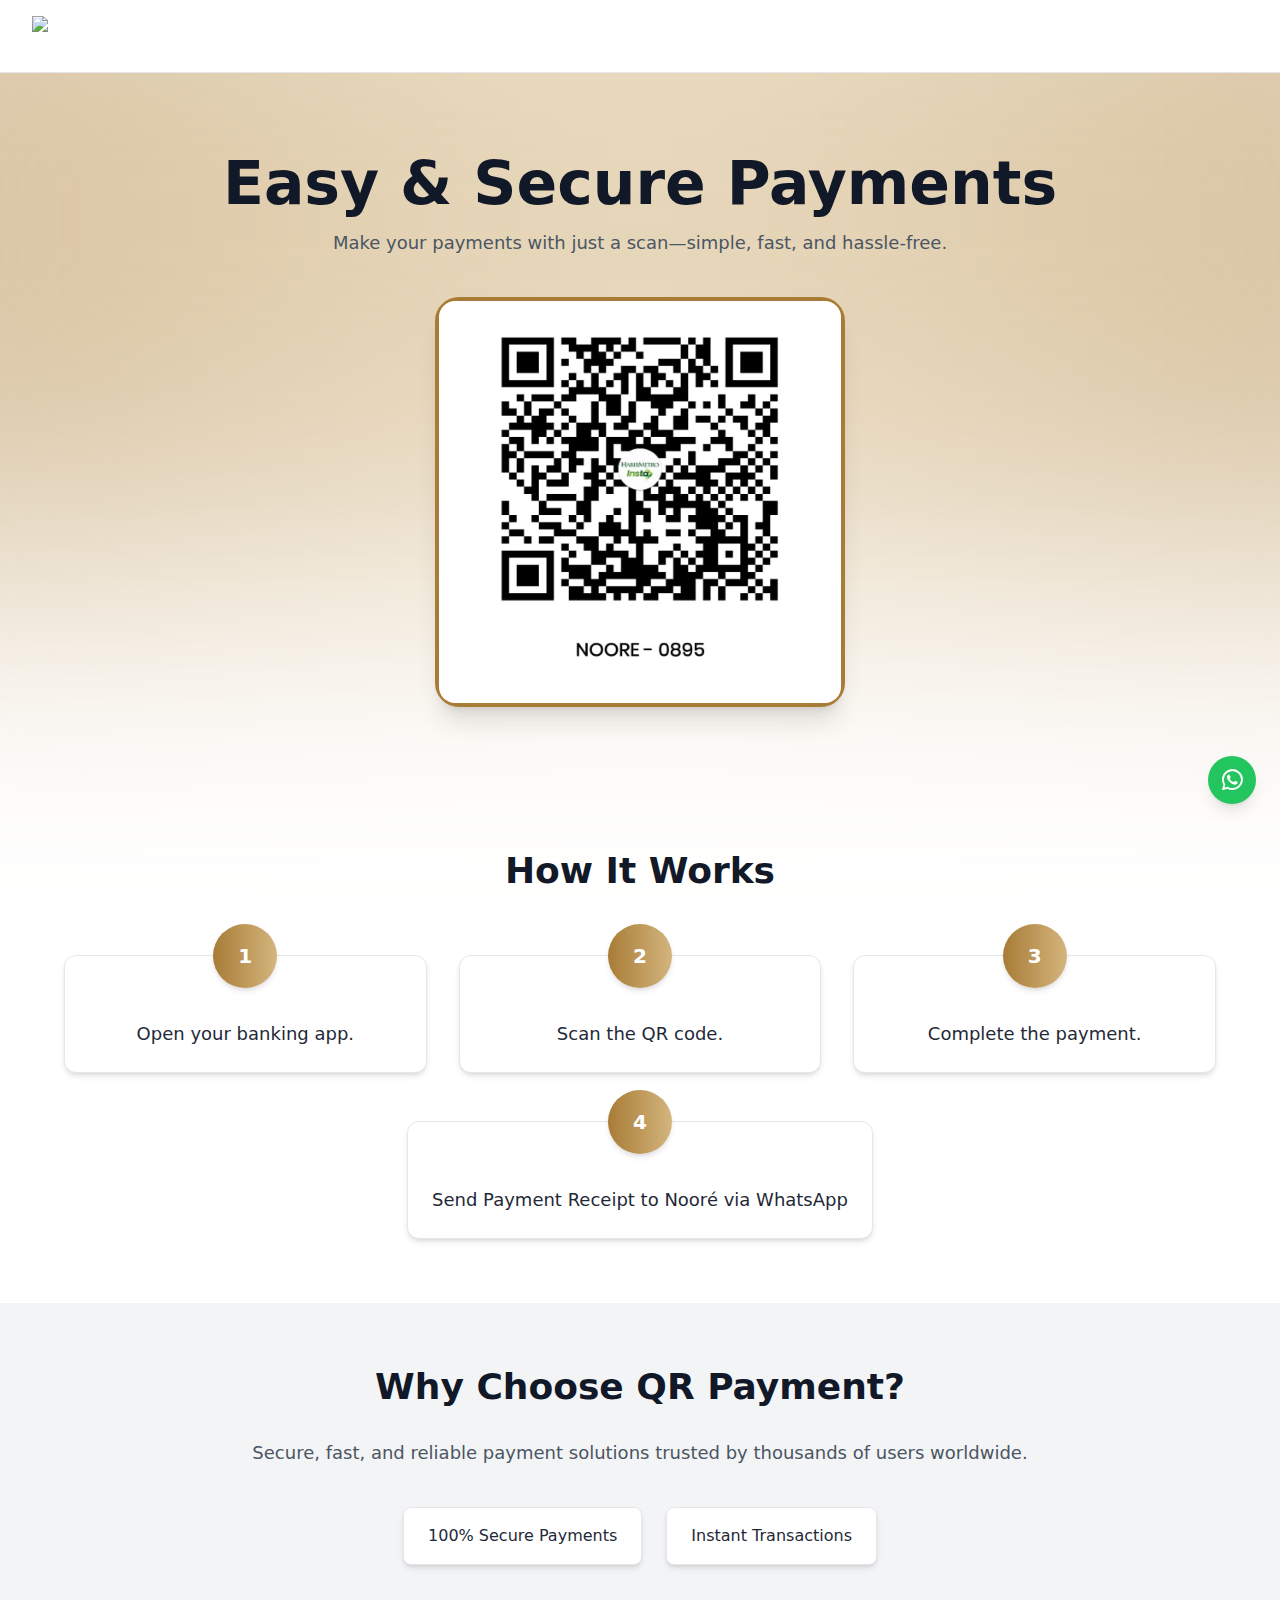
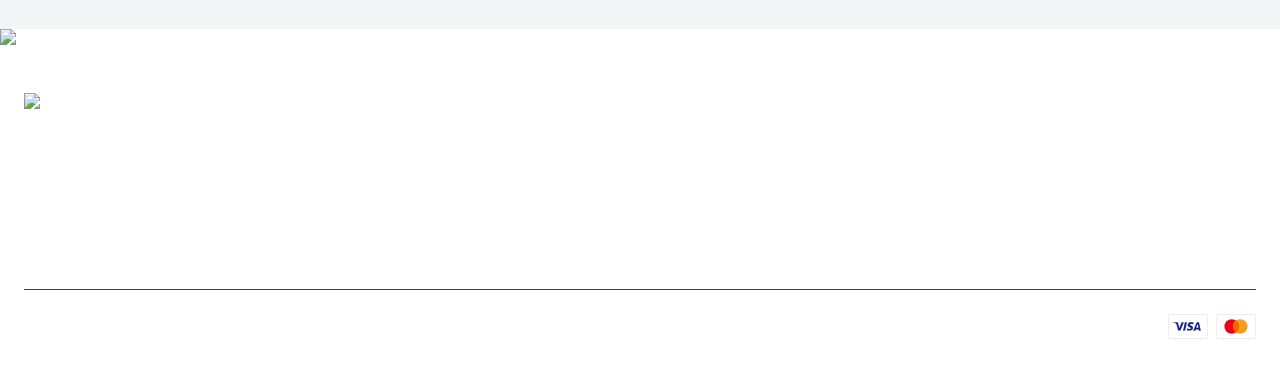
==== index.html @ ce43727c "Add files via upload" ====
<!DOCTYPE html><html lang="en"><head><meta charSet="utf-8"/><meta name="viewport" content="width=device-width, initial-scale=1"/><link rel="preload" as="image" href="QR.jpg"/><link rel="stylesheet" href="/_next/static/css/d498c84e4ab246b3.css" data-precedence="next"/><link rel="stylesheet" href="/_next/static/css/f014336cbf90e132.css" data-precedence="next"/><link rel="stylesheet" href="/_next/static/css/7d946aa31f7bc6e6.css" data-precedence="next"/><link rel="stylesheet" href="/_next/static/css/ce178d2b3058a5fe.css" data-precedence="next"/><link rel="preload" as="script" fetchPriority="low" href="/_next/static/chunks/webpack-4ca8628ae6fdc922.js"/><script src="/_next/static/chunks/4bd1b696-dc53661a9e7a1ea0.js" async=""></script><script src="/_next/static/chunks/517-75aaa4be1823e09f.js" async=""></script><script src="/_next/static/chunks/main-app-26ce25101af16aa5.js" async=""></script><script src="/_next/static/chunks/961-b01fe9b97a997fcb.js" async=""></script><script src="/_next/static/chunks/app/page-e7b304cad297968d.js" async=""></script><title>Nooré</title><meta name="description" content="Generated by create next app"/><link rel="icon" href="/favicon.ico" type="image/x-icon" sizes="40x40"/><script src="/_next/static/chunks/polyfills-42372ed130431b0a.js" noModule=""></script></head><body class="__variable_4d318d __variable_ea5f4b antialiased"><div class="relative overflow-hidden"><header class="border-b border-gray-200 z-50 bg-white "><div class="max-w-7xl mx-auto flex justify-between items-center py-4 px-4 md:px-8"><div class="flex items-center"><a href="https://xn--noor-epa.com/"><img alt="Nooré Logo" loading="lazy" width="150" height="40" decoding="async" data-nimg="1" class="cursor-pointer" style="color:transparent" srcSet="/_next/image?url=%2Fnavbar.png&amp;w=256&amp;q=75 1x, /_next/image?url=%2Fnavbar.png&amp;w=384&amp;q=75 2x" src="/_next/image?url=%2Fnavbar.png&amp;w=384&amp;q=75"/></a></div></div></header><div class="bg-white min-h-screen font-sans overflow-hidden"><section class="relative py-20 px-6 text-center"><div class="absolute inset-0 z-0 bg-gradient-to-r from-[#a87c36] via-[#d4b57e] to-[#a87c36] blur-[150px] opacity-50" style="top:-30%;left:-20%;right:-20%;height:80vh"></div><h1 class="text-5xl md:text-6xl font-extrabold text-gray-900 relative z-10">Easy &amp; Secure Payments</h1><p class="mt-4 text-lg text-gray-600 relative z-10">Make your payments with just a scan—simple, fast, and hassle-free.</p><div class="relative mt-10 mx-auto w-[72vw] h-[72vw] sm:w-[52vw] sm:h-[52vw]  md:w-[40vw] md:h-[40vw] lg:w-[32vw] lg:h-[32vw] bg-white border-4 border-[#a87c36] rounded-3xl shadow-xl"><img src="QR.jpg" alt="QR Code" class="w-full h-full rounded-2xl"/><div class="absolute inset-0 rounded-2xl  blur-md opacity-50 animate-pulse"></div></div></section><section class="py-16 px-6"><h2 class="text-4xl font-bold text-center mb-12 text-gray-900">How It Works</h2><div class="max-w-6xl mx-auto grid grid-cols-1 md:grid-cols-3 gap-8"><div class="relative bg-white border border-gray-200 rounded-xl p-6 shadow-md hover:shadow-lg hover:-translate-y-2 transition-transform mt-4 "><div class="absolute -top-8 left-1/2 transform -translate-x-1/2 w-16 h-16 bg-gradient-to-r from-[#a87c36] to-[#d4b57e] text-white text-xl font-bold rounded-full flex items-center justify-center shadow-md">1</div><div class="mt-10 text-center"><h3 class="text-lg font-medium text-gray-800">Open your banking app.</h3></div></div><div class="relative bg-white border border-gray-200 rounded-xl p-6 shadow-md hover:shadow-lg hover:-translate-y-2 transition-transform mt-4 "><div class="absolute -top-8 left-1/2 transform -translate-x-1/2 w-16 h-16 bg-gradient-to-r from-[#a87c36] to-[#d4b57e] text-white text-xl font-bold rounded-full flex items-center justify-center shadow-md">2</div><div class="mt-10 text-center"><h3 class="text-lg font-medium text-gray-800">Scan the QR code.</h3></div></div><div class="relative bg-white border border-gray-200 rounded-xl p-6 shadow-md hover:shadow-lg hover:-translate-y-2 transition-transform mt-4 "><div class="absolute -top-8 left-1/2 transform -translate-x-1/2 w-16 h-16 bg-gradient-to-r from-[#a87c36] to-[#d4b57e] text-white text-xl font-bold rounded-full flex items-center justify-center shadow-md">3</div><div class="mt-10 text-center"><h3 class="text-lg font-medium text-gray-800">Complete the payment.</h3></div></div><div class="relative bg-white border border-gray-200 rounded-xl p-6 shadow-md hover:shadow-lg hover:-translate-y-2 transition-transform mt-4 md:col-span-3 mx-auto text-center"><div class="absolute -top-8 left-1/2 transform -translate-x-1/2 w-16 h-16 bg-gradient-to-r from-[#a87c36] to-[#d4b57e] text-white text-xl font-bold rounded-full flex items-center justify-center shadow-md">4</div><div class="mt-10 text-center"><h3 class="text-lg font-medium text-gray-800">Send Payment Receipt to Nooré via WhatsApp</h3></div></div></div></section><section class="py-16 bg-gray-100"><div class="max-w-4xl mx-auto text-center"><h2 class="text-4xl font-bold text-gray-900 mb-8">Why Choose QR Payment?</h2><p class="text-gray-600 text-lg">Secure, fast, and reliable payment solutions trusted by thousands of users worldwide.</p><div class="mt-10 flex flex-wrap justify-center gap-6"><div class="bg-white border border-gray-200 rounded-lg px-6 py-4 shadow-md hover:shadow-lg hover:-translate-y-1 transition-transform"><p class="text-gray-800 font-medium">100% Secure Payments</p></div><div class="bg-white border border-gray-200 rounded-lg px-6 py-4 shadow-md hover:shadow-lg hover:-translate-y-1 transition-transform"><p class="text-gray-800 font-medium">Instant Transactions</p></div></div></div></section><footer class="text-white pt-16 pb-8 px-6 relative"><div class="absolute top-0 left-0 w-full h-full z-0"><img alt="Background Image" loading="lazy" decoding="async" data-nimg="fill" style="position:absolute;height:100%;width:100%;left:0;top:0;right:0;bottom:0;object-fit:cover;object-position:center;color:transparent" sizes="100vw" srcSet="/_next/image?url=%2Fabo-10.jpg&amp;w=640&amp;q=75 640w, /_next/image?url=%2Fabo-10.jpg&amp;w=750&amp;q=75 750w, /_next/image?url=%2Fabo-10.jpg&amp;w=828&amp;q=75 828w, /_next/image?url=%2Fabo-10.jpg&amp;w=1080&amp;q=75 1080w, /_next/image?url=%2Fabo-10.jpg&amp;w=1200&amp;q=75 1200w, /_next/image?url=%2Fabo-10.jpg&amp;w=1920&amp;q=75 1920w, /_next/image?url=%2Fabo-10.jpg&amp;w=2048&amp;q=75 2048w, /_next/image?url=%2Fabo-10.jpg&amp;w=3840&amp;q=75 3840w" src="/_next/image?url=%2Fabo-10.jpg&amp;w=3840&amp;q=75"/></div><div class="max-w-7xl mx-auto grid grid-cols-1 md:grid-cols-[1fr_1fr_1.8fr_1fr] gap-8 relative z-10"><div class="flex flex-col items-start"><img alt="Nooré Logo" loading="lazy" width="150" height="40" decoding="async" data-nimg="1" class="mb-4" style="color:transparent" srcSet="/_next/image?url=%2Flogo.png&amp;w=256&amp;q=75 1x, /_next/image?url=%2Flogo.png&amp;w=384&amp;q=75 2x" src="/_next/image?url=%2Flogo.png&amp;w=384&amp;q=75"/><div class="flex space-x-4"><a href="https://www.facebook.com/officialnoore" class="text-white text-xl hover:text-[#af8541]" aria-label="Facebook"><i class="ri-facebook-circle-fill"></i></a><a href="https://www.instagram.com/accounts/login/?next=https%3A%2F%2Fwww.instagram.com%2Fnooreofficial_%2F&amp;is_from_rle" class="text-white text-xl hover:text-[#af8541]" aria-label="Instagram"><i class="ri-instagram-line"></i></a><a href="https://www.youtube.com/@thenoor%C3%A9" class="text-white text-xl hover:text-[#af8541]" aria-label="YouTube"><i class="ri-youtube-fill"></i></a></div></div><div></div><div><h4 class="text-lg font-bold mb-4">CONTACT US</h4><p class="mb-2"><i class="fas fa-home mr-2"></i> King Cottages H3115 Gulistan-e-Jauhar Block-7 Karachi</p><p class="mb-2"><i class="fas fa-phone mr-2"></i> +92 3265873545</p><p><i class="fas fa-envelope mr-2"></i> nooreiofficial@gmail.com</p></div><div class="flex flex-col items-start md:items-end pr-10 "><h4 class="text-lg font-bold mb-4 relative right-0 md:right-7">SUPPORT</h4><ul class="space-y-2"><li><a href="https://xn--noor-epa.com/search" class="hover:text-[#af8541]">Search</a></li><li><a href="https://xn--noor-epa.com/pages/return-and-refund-policy" class="hover:text-[#af8541]">Order &amp; Return</a></li><li><a href="https://xn--noor-epa.com/pages/contact" class="hover:text-[#af8541]">Contact Us</a></li><li><a href="https://xn--noor-epa.com/pages/service" class="hover:text-[#af8541]">Service</a></li></ul></div></div><div class="border-t border-gray-700 mt-8 pt-6 flex flex-col    md:flex-row justify-between  items-center relative z-10"><p class="text-sm text-white">© 2025 Nooré Managed by <a href="https://pluraldynamics.com/" class="pl-3 hover:text-[#af8541]">Plural Dynamics</a></p><div class="terms-conditions flex gap-4 flex-wrap px-6"><a href="https://xn--noor-epa.com/pages/about" class="hover:text-[#af8541]">About Us</a><a href="https://xn--noor-epa.com/pages/terms-of-service" class="hover:text-[#af8541]">Terms &amp; Conditions</a><a href="https://xn--noor-epa.com/pages/privacy-policy" class="hover:text-[#af8541]">Privacy Policy</a></div><div class="flex items-center space-x-2 mt-4 md:mt-0"><img alt="Visa" loading="lazy" width="40" height="24" decoding="async" data-nimg="1" style="color:transparent" src="/visa.svg"/><img alt="Mastercard" loading="lazy" width="40" height="24" decoding="async" data-nimg="1" style="color:transparent" src="/master.svg"/></div></div><a href="https://wa.me/+923265873545" class="fixed bottom-24 right-6 w-12 h-12 bg-green-500 rounded-full flex items-center justify-center shadow-lg z-50" target="_blank" rel="noopener noreferrer" aria-label="WhatsApp"><i class="fab fa-whatsapp text-white text-2xl"></i></a></footer></div></div><script src="/_next/static/chunks/webpack-4ca8628ae6fdc922.js" async=""></script><script>(self.__next_f=self.__next_f||[]).push([0])</script><script>self.__next_f.push([1,"1:\"$Sreact.fragment\"\n2:I[5244,[],\"\"]\n3:I[3866,[],\"\"]\n4:I[7033,[],\"ClientPageRoot\"]\n5:I[9319,[\"961\",\"static/chunks/961-b01fe9b97a997fcb.js\",\"974\",\"static/chunks/app/page-e7b304cad297968d.js\"],\"default\"]\n8:I[6213,[],\"OutletBoundary\"]\na:I[6213,[],\"MetadataBoundary\"]\nc:I[6213,[],\"ViewportBoundary\"]\ne:I[4835,[],\"\"]\n:HL[\"/_next/static/css/d498c84e4ab246b3.css\",\"style\"]\n:HL[\"/_next/static/css/f014336cbf90e132.css\",\"style\"]\n:HL[\"/_next/static/css/7d946aa31f7bc6e6.css\",\"style\"]\n:HL[\"/_next/static/css/ce178d2b3058a5fe.css\",\"style\"]\n"])</script><script>self.__next_f.push([1,"0:{\"P\":null,\"b\":\"zkIDE45Khwblu32nLc4Ul\",\"p\":\"\",\"c\":[\"\",\"\"],\"i\":false,\"f\":[[[\"\",{\"children\":[\"__PAGE__\",{}]},\"$undefined\",\"$undefined\",true],[\"\",[\"$\",\"$1\",\"c\",{\"children\":[[[\"$\",\"link\",\"0\",{\"rel\":\"stylesheet\",\"href\":\"/_next/static/css/d498c84e4ab246b3.css\",\"precedence\":\"next\",\"crossOrigin\":\"$undefined\",\"nonce\":\"$undefined\"}],[\"$\",\"link\",\"1\",{\"rel\":\"stylesheet\",\"href\":\"/_next/static/css/f014336cbf90e132.css\",\"precedence\":\"next\",\"crossOrigin\":\"$undefined\",\"nonce\":\"$undefined\"}],[\"$\",\"link\",\"2\",{\"rel\":\"stylesheet\",\"href\":\"/_next/static/css/7d946aa31f7bc6e6.css\",\"precedence\":\"next\",\"crossOrigin\":\"$undefined\",\"nonce\":\"$undefined\"}]],[\"$\",\"html\",null,{\"lang\":\"en\",\"children\":[\"$\",\"body\",null,{\"className\":\"__variable_4d318d __variable_ea5f4b antialiased\",\"children\":[\"$\",\"$L2\",null,{\"parallelRouterKey\":\"children\",\"segmentPath\":[\"children\"],\"error\":\"$undefined\",\"errorStyles\":\"$undefined\",\"errorScripts\":\"$undefined\",\"template\":[\"$\",\"$L3\",null,{}],\"templateStyles\":\"$undefined\",\"templateScripts\":\"$undefined\",\"notFound\":[[],[[\"$\",\"title\",null,{\"children\":\"404: This page could not be found.\"}],[\"$\",\"div\",null,{\"style\":{\"fontFamily\":\"system-ui,\\\"Segoe UI\\\",Roboto,Helvetica,Arial,sans-serif,\\\"Apple Color Emoji\\\",\\\"Segoe UI Emoji\\\"\",\"height\":\"100vh\",\"textAlign\":\"center\",\"display\":\"flex\",\"flexDirection\":\"column\",\"alignItems\":\"center\",\"justifyContent\":\"center\"},\"children\":[\"$\",\"div\",null,{\"children\":[[\"$\",\"style\",null,{\"dangerouslySetInnerHTML\":{\"__html\":\"body{color:#000;background:#fff;margin:0}.next-error-h1{border-right:1px solid rgba(0,0,0,.3)}@media (prefers-color-scheme:dark){body{color:#fff;background:#000}.next-error-h1{border-right:1px solid rgba(255,255,255,.3)}}\"}}],[\"$\",\"h1\",null,{\"className\":\"next-error-h1\",\"style\":{\"display\":\"inline-block\",\"margin\":\"0 20px 0 0\",\"padding\":\"0 23px 0 0\",\"fontSize\":24,\"fontWeight\":500,\"verticalAlign\":\"top\",\"lineHeight\":\"49px\"},\"children\":404}],[\"$\",\"div\",null,{\"style\":{\"display\":\"inline-block\"},\"children\":[\"$\",\"h2\",null,{\"style\":{\"fontSize\":14,\"fontWeight\":400,\"lineHeight\":\"49px\",\"margin\":0},\"children\":\"This page could not be found.\"}]}]]}]}]]],\"forbidden\":\"$undefined\",\"unauthorized\":\"$undefined\"}]}]}]]}],{\"children\":[\"__PAGE__\",[\"$\",\"$1\",\"c\",{\"children\":[[\"$\",\"$L4\",null,{\"Component\":\"$5\",\"searchParams\":{},\"params\":{},\"promises\":[\"$@6\",\"$@7\"]}],[[\"$\",\"link\",\"0\",{\"rel\":\"stylesheet\",\"href\":\"/_next/static/css/ce178d2b3058a5fe.css\",\"precedence\":\"next\",\"crossOrigin\":\"$undefined\",\"nonce\":\"$undefined\"}]],[\"$\",\"$L8\",null,{\"children\":\"$L9\"}]]}],{},null,false]},null,false],[\"$\",\"$1\",\"h\",{\"children\":[null,[\"$\",\"$1\",\"96CbdBBVHaOkbAchBtXn3\",{\"children\":[[\"$\",\"$La\",null,{\"children\":\"$Lb\"}],[\"$\",\"$Lc\",null,{\"children\":\"$Ld\"}],null]}]]}],false]],\"m\":\"$undefined\",\"G\":[\"$e\",\"$undefined\"],\"s\":false,\"S\":true}\n"])</script><script>self.__next_f.push([1,"6:{}\n7:{}\n"])</script><script>self.__next_f.push([1,"d:[[\"$\",\"meta\",\"0\",{\"name\":\"viewport\",\"content\":\"width=device-width, initial-scale=1\"}]]\nb:[[\"$\",\"meta\",\"0\",{\"charSet\":\"utf-8\"}],[\"$\",\"title\",\"1\",{\"children\":\"Nooré\"}],[\"$\",\"meta\",\"2\",{\"name\":\"description\",\"content\":\"Generated by create next app\"}],[\"$\",\"link\",\"3\",{\"rel\":\"icon\",\"href\":\"/favicon.ico\",\"type\":\"image/x-icon\",\"sizes\":\"40x40\"}]]\n"])</script><script>self.__next_f.push([1,"9:null\n"])</script></body></html>
---- _next/static/css/d498c84e4ab246b3.css ----
@font-face{font-family:Geist;font-style:normal;font-weight:100 900;font-display:swap;src:url(/_next/static/media/ba015fad6dcf6784-s.woff2) format("woff2");unicode-range:u+0100-02ba,u+02bd-02c5,u+02c7-02cc,u+02ce-02d7,u+02dd-02ff,u+0304,u+0308,u+0329,u+1d00-1dbf,u+1e00-1e9f,u+1ef2-1eff,u+2020,u+20a0-20ab,u+20ad-20c0,u+2113,u+2c60-2c7f,u+a720-a7ff}@font-face{font-family:Geist;font-style:normal;font-weight:100 900;font-display:swap;src:url(/_next/static/media/569ce4b8f30dc480-s.p.woff2) format("woff2");unicode-range:u+00??,u+0131,u+0152-0153,u+02bb-02bc,u+02c6,u+02da,u+02dc,u+0304,u+0308,u+0329,u+2000-206f,u+20ac,u+2122,u+2191,u+2193,u+2212,u+2215,u+feff,u+fffd}@font-face{font-family:Geist Fallback;src:local("Arial");ascent-override:95.94%;descent-override:28.16%;line-gap-override:0.00%;size-adjust:104.76%}.__className_4d318d{font-family:Geist,Geist Fallback;font-style:normal}.__variable_4d318d{--font-geist-sans:"Geist","Geist Fallback"}@font-face{font-family:Geist Mono;font-style:normal;font-weight:100 900;font-display:swap;src:url(/_next/static/media/747892c23ea88013-s.woff2) format("woff2");unicode-range:u+0100-02ba,u+02bd-02c5,u+02c7-02cc,u+02ce-02d7,u+02dd-02ff,u+0304,u+0308,u+0329,u+1d00-1dbf,u+1e00-1e9f,u+1ef2-1eff,u+2020,u+20a0-20ab,u+20ad-20c0,u+2113,u+2c60-2c7f,u+a720-a7ff}@font-face{font-family:Geist Mono;font-style:normal;font-weight:100 900;font-display:swap;src:url(/_next/static/media/93f479601ee12b01-s.p.woff2) format("woff2");unicode-range:u+00??,u+0131,u+0152-0153,u+02bb-02bc,u+02c6,u+02da,u+02dc,u+0304,u+0308,u+0329,u+2000-206f,u+20ac,u+2122,u+2191,u+2193,u+2212,u+2215,u+feff,u+fffd}@font-face{font-family:Geist Mono Fallback;src:local("Arial");ascent-override:74.67%;descent-override:21.92%;line-gap-override:0.00%;size-adjust:134.59%}.__className_ea5f4b{font-family:Geist Mono,Geist Mono Fallback;font-style:normal}.__variable_ea5f4b{--font-geist-mono:"Geist Mono","Geist Mono Fallback"}
---- _next/static/css/7d946aa31f7bc6e6.css ----
@import url("https://fonts.googleapis.com/css2?family=Montserrat:ital,wght@0,100..900;1,100..900&display=swap");*,:after,:before{--tw-border-spacing-x:0;--tw-border-spacing-y:0;--tw-translate-x:0;--tw-translate-y:0;--tw-rotate:0;--tw-skew-x:0;--tw-skew-y:0;--tw-scale-x:1;--tw-scale-y:1;--tw-pan-x: ;--tw-pan-y: ;--tw-pinch-zoom: ;--tw-scroll-snap-strictness:proximity;--tw-gradient-from-position: ;--tw-gradient-via-position: ;--tw-gradient-to-position: ;--tw-ordinal: ;--tw-slashed-zero: ;--tw-numeric-figure: ;--tw-numeric-spacing: ;--tw-numeric-fraction: ;--tw-ring-inset: ;--tw-ring-offset-width:0px;--tw-ring-offset-color:#fff;--tw-ring-color:rgba(59,130,246,.5);--tw-ring-offset-shadow:0 0 #0000;--tw-ring-shadow:0 0 #0000;--tw-shadow:0 0 #0000;--tw-shadow-colored:0 0 #0000;--tw-blur: ;--tw-brightness: ;--tw-contrast: ;--tw-grayscale: ;--tw-hue-rotate: ;--tw-invert: ;--tw-saturate: ;--tw-sepia: ;--tw-drop-shadow: ;--tw-backdrop-blur: ;--tw-backdrop-brightness: ;--tw-backdrop-contrast: ;--tw-backdrop-grayscale: ;--tw-backdrop-hue-rotate: ;--tw-backdrop-invert: ;--tw-backdrop-opacity: ;--tw-backdrop-saturate: ;--tw-backdrop-sepia: ;--tw-contain-size: ;--tw-contain-layout: ;--tw-contain-paint: ;--tw-contain-style: }::backdrop{--tw-border-spacing-x:0;--tw-border-spacing-y:0;--tw-translate-x:0;--tw-translate-y:0;--tw-rotate:0;--tw-skew-x:0;--tw-skew-y:0;--tw-scale-x:1;--tw-scale-y:1;--tw-pan-x: ;--tw-pan-y: ;--tw-pinch-zoom: ;--tw-scroll-snap-strictness:proximity;--tw-gradient-from-position: ;--tw-gradient-via-position: ;--tw-gradient-to-position: ;--tw-ordinal: ;--tw-slashed-zero: ;--tw-numeric-figure: ;--tw-numeric-spacing: ;--tw-numeric-fraction: ;--tw-ring-inset: ;--tw-ring-offset-width:0px;--tw-ring-offset-color:#fff;--tw-ring-color:rgba(59,130,246,.5);--tw-ring-offset-shadow:0 0 #0000;--tw-ring-shadow:0 0 #0000;--tw-shadow:0 0 #0000;--tw-shadow-colored:0 0 #0000;--tw-blur: ;--tw-brightness: ;--tw-contrast: ;--tw-grayscale: ;--tw-hue-rotate: ;--tw-invert: ;--tw-saturate: ;--tw-sepia: ;--tw-drop-shadow: ;--tw-backdrop-blur: ;--tw-backdrop-brightness: ;--tw-backdrop-contrast: ;--tw-backdrop-grayscale: ;--tw-backdrop-hue-rotate: ;--tw-backdrop-invert: ;--tw-backdrop-opacity: ;--tw-backdrop-saturate: ;--tw-backdrop-sepia: ;--tw-contain-size: ;--tw-contain-layout: ;--tw-contain-paint: ;--tw-contain-style: }
/*
! tailwindcss v3.4.17 | MIT License | https://tailwindcss.com
*/*,:after,:before{box-sizing:border-box;border:0 solid #e5e7eb}:after,:before{--tw-content:""}:host,html{line-height:1.5;-webkit-text-size-adjust:100%;-moz-tab-size:4;tab-size:4;font-family:ui-sans-serif,system-ui,sans-serif,Apple Color Emoji,Segoe UI Emoji,Segoe UI Symbol,Noto Color Emoji;font-feature-settings:normal;font-variation-settings:normal;-webkit-tap-highlight-color:transparent}body{margin:0;line-height:inherit}hr{height:0;color:inherit;border-top-width:1px}abbr:where([title]){text-decoration:underline dotted}h1,h2,h3,h4,h5,h6{font-size:inherit;font-weight:inherit}a{color:inherit;text-decoration:inherit}b,strong{font-weight:bolder}code,kbd,pre,samp{font-family:ui-monospace,SFMono-Regular,Menlo,Monaco,Consolas,Liberation Mono,Courier New,monospace;font-feature-settings:normal;font-variation-settings:normal;font-size:1em}small{font-size:80%}sub,sup{font-size:75%;line-height:0;position:relative;vertical-align:baseline}sub{bottom:-.25em}sup{top:-.5em}table{text-indent:0;border-color:inherit;border-collapse:collapse}button,input,optgroup,select,textarea{font-family:inherit;font-feature-settings:inherit;font-variation-settings:inherit;font-size:100%;font-weight:inherit;line-height:inherit;letter-spacing:inherit;color:inherit;margin:0;padding:0}button,select{text-transform:none}button,input:where([type=button]),input:where([type=reset]),input:where([type=submit]){-webkit-appearance:button;background-color:transparent;background-image:none}:-moz-focusring{outline:auto}:-moz-ui-invalid{box-shadow:none}progress{vertical-align:baseline}::-webkit-inner-spin-button,::-webkit-outer-spin-button{height:auto}[type=search]{-webkit-appearance:textfield;outline-offset:-2px}::-webkit-search-decoration{-webkit-appearance:none}::-webkit-file-upload-button{-webkit-appearance:button;font:inherit}summary{display:list-item}blockquote,dd,dl,figure,h1,h2,h3,h4,h5,h6,hr,p,pre{margin:0}fieldset{margin:0}fieldset,legend{padding:0}menu,ol,ul{list-style:none;margin:0;padding:0}dialog{padding:0}textarea{resize:vertical}input::placeholder,textarea::placeholder{opacity:1;color:#9ca3af}[role=button],button{cursor:pointer}:disabled{cursor:default}audio,canvas,embed,iframe,img,object,svg,video{display:block;vertical-align:middle}img,video{max-width:100%;height:auto}[hidden]:where(:not([hidden=until-found])){display:none}.fixed{position:fixed}.absolute{position:absolute}.relative{position:relative}.inset-0{inset:0}.-top-8{top:-2rem}.bottom-10{bottom:2.5rem}.bottom-24{bottom:6rem}.left-0{left:0}.left-1\/2{left:50%}.right-0{right:0}.right-6{right:1.5rem}.top-0{top:0}.z-0{z-index:0}.z-10{z-index:10}.z-50{z-index:50}.mx-auto{margin-left:auto;margin-right:auto}.mb-12{margin-bottom:3rem}.mb-2{margin-bottom:.5rem}.mb-4{margin-bottom:1rem}.mb-8{margin-bottom:2rem}.mr-2{margin-right:.5rem}.mt-10{margin-top:2.5rem}.mt-4{margin-top:1rem}.mt-8{margin-top:2rem}.flex{display:flex}.grid{display:grid}.h-12{height:3rem}.h-16{height:4rem}.h-\[72vw\]{height:72vw}.h-full{height:100%}.min-h-screen{min-height:100vh}.w-12{width:3rem}.w-16{width:4rem}.w-\[72vw\]{width:72vw}.w-full{width:100%}.max-w-4xl{max-width:56rem}.max-w-6xl{max-width:72rem}.max-w-7xl{max-width:80rem}.-translate-x-1\/2{--tw-translate-x:-50%}.-translate-x-1\/2,.transform{transform:translate(var(--tw-translate-x),var(--tw-translate-y)) rotate(var(--tw-rotate)) skewX(var(--tw-skew-x)) skewY(var(--tw-skew-y)) scaleX(var(--tw-scale-x)) scaleY(var(--tw-scale-y))}@keyframes pulse{50%{opacity:.5}}.animate-pulse{animation:pulse 2s cubic-bezier(.4,0,.6,1) infinite}.cursor-pointer{cursor:pointer}.grid-cols-1{grid-template-columns:repeat(1,minmax(0,1fr))}.flex-col{flex-direction:column}.flex-wrap{flex-wrap:wrap}.items-start{align-items:flex-start}.items-center{align-items:center}.justify-center{justify-content:center}.justify-between{justify-content:space-between}.gap-4{gap:1rem}.gap-6{gap:1.5rem}.gap-8{gap:2rem}.space-x-2>:not([hidden])~:not([hidden]){--tw-space-x-reverse:0;margin-right:calc(.5rem * var(--tw-space-x-reverse));margin-left:calc(.5rem * calc(1 - var(--tw-space-x-reverse)))}.space-x-4>:not([hidden])~:not([hidden]){--tw-space-x-reverse:0;margin-right:calc(1rem * var(--tw-space-x-reverse));margin-left:calc(1rem * calc(1 - var(--tw-space-x-reverse)))}.space-y-2>:not([hidden])~:not([hidden]){--tw-space-y-reverse:0;margin-top:calc(.5rem * calc(1 - var(--tw-space-y-reverse)));margin-bottom:calc(.5rem * var(--tw-space-y-reverse))}.overflow-hidden{overflow:hidden}.rounded-2xl{border-radius:1rem}.rounded-3xl{border-radius:1.5rem}.rounded-full{border-radius:9999px}.rounded-lg{border-radius:.5rem}.rounded-xl{border-radius:.75rem}.border{border-width:1px}.border-4{border-width:4px}.border-b{border-bottom-width:1px}.border-t{border-top-width:1px}.border-\[\#a87c36\]{--tw-border-opacity:1;border-color:rgb(168 124 54/var(--tw-border-opacity,1))}.border-gray-200{--tw-border-opacity:1;border-color:rgb(229 231 235/var(--tw-border-opacity,1))}.border-gray-700{--tw-border-opacity:1;border-color:rgb(55 65 81/var(--tw-border-opacity,1))}.bg-\[\#af8541\]{--tw-bg-opacity:1;background-color:rgb(175 133 65/var(--tw-bg-opacity,1))}.bg-gray-100{--tw-bg-opacity:1;background-color:rgb(243 244 246/var(--tw-bg-opacity,1))}.bg-green-500{--tw-bg-opacity:1;background-color:rgb(34 197 94/var(--tw-bg-opacity,1))}.bg-white{--tw-bg-opacity:1;background-color:rgb(255 255 255/var(--tw-bg-opacity,1))}.bg-gradient-to-r{background-image:linear-gradient(to right,var(--tw-gradient-stops))}.from-\[\#a87c36\]{--tw-gradient-from:#a87c36 var(--tw-gradient-from-position);--tw-gradient-to:rgba(168,124,54,0) var(--tw-gradient-to-position);--tw-gradient-stops:var(--tw-gradient-from),var(--tw-gradient-to)}.via-\[\#d4b57e\]{--tw-gradient-to:hsla(38,50%,66%,0) var(--tw-gradient-to-position);--tw-gradient-stops:var(--tw-gradient-from),#d4b57e var(--tw-gradient-via-position),var(--tw-gradient-to)}.to-\[\#a87c36\]{--tw-gradient-to:#a87c36 var(--tw-gradient-to-position)}.to-\[\#d4b57e\]{--tw-gradient-to:#d4b57e var(--tw-gradient-to-position)}.p-6{padding:1.5rem}.px-4{padding-left:1rem;padding-right:1rem}.px-6{padding-left:1.5rem;padding-right:1.5rem}.py-16{padding-top:4rem;padding-bottom:4rem}.py-20{padding-top:5rem;padding-bottom:5rem}.py-4{padding-top:1rem;padding-bottom:1rem}.pb-8{padding-bottom:2rem}.pl-3{padding-left:.75rem}.pr-10{padding-right:2.5rem}.pt-16{padding-top:4rem}.pt-6{padding-top:1.5rem}.text-center{text-align:center}.font-sans{font-family:ui-sans-serif,system-ui,sans-serif,Apple Color Emoji,Segoe UI Emoji,Segoe UI Symbol,Noto Color Emoji}.text-2xl{font-size:1.5rem;line-height:2rem}.text-4xl{font-size:2.25rem;line-height:2.5rem}.text-5xl{font-size:3rem;line-height:1}.text-\[40px\]{font-size:40px}.text-lg{font-size:1.125rem;line-height:1.75rem}.text-sm{font-size:.875rem;line-height:1.25rem}.text-xl{font-size:1.25rem;line-height:1.75rem}.font-black{font-weight:900}.font-bold{font-weight:700}.font-extrabold{font-weight:800}.font-medium{font-weight:500}.text-gray-600{--tw-text-opacity:1;color:rgb(75 85 99/var(--tw-text-opacity,1))}.text-gray-800{--tw-text-opacity:1;color:rgb(31 41 55/var(--tw-text-opacity,1))}.text-gray-900{--tw-text-opacity:1;color:rgb(17 24 39/var(--tw-text-opacity,1))}.text-white{--tw-text-opacity:1;color:rgb(255 255 255/var(--tw-text-opacity,1))}.antialiased{-webkit-font-smoothing:antialiased;-moz-osx-font-smoothing:grayscale}.opacity-50{opacity:.5}.shadow-lg{--tw-shadow:0 10px 15px -3px rgba(0,0,0,.1),0 4px 6px -4px rgba(0,0,0,.1);--tw-shadow-colored:0 10px 15px -3px var(--tw-shadow-color),0 4px 6px -4px var(--tw-shadow-color)}.shadow-lg,.shadow-md{box-shadow:var(--tw-ring-offset-shadow,0 0 #0000),var(--tw-ring-shadow,0 0 #0000),var(--tw-shadow)}.shadow-md{--tw-shadow:0 4px 6px -1px rgba(0,0,0,.1),0 2px 4px -2px rgba(0,0,0,.1);--tw-shadow-colored:0 4px 6px -1px var(--tw-shadow-color),0 2px 4px -2px var(--tw-shadow-color)}.shadow-xl{--tw-shadow:0 20px 25px -5px rgba(0,0,0,.1),0 8px 10px -6px rgba(0,0,0,.1);--tw-shadow-colored:0 20px 25px -5px var(--tw-shadow-color),0 8px 10px -6px var(--tw-shadow-color);box-shadow:var(--tw-ring-offset-shadow,0 0 #0000),var(--tw-ring-shadow,0 0 #0000),var(--tw-shadow)}.blur-\[150px\]{--tw-blur:blur(150px)}.blur-\[150px\],.blur-md{filter:var(--tw-blur) var(--tw-brightness) var(--tw-contrast) var(--tw-grayscale) var(--tw-hue-rotate) var(--tw-invert) var(--tw-saturate) var(--tw-sepia) var(--tw-drop-shadow)}.blur-md{--tw-blur:blur(12px)}.transition-transform{transition-property:transform;transition-timing-function:cubic-bezier(.4,0,.2,1);transition-duration:.15s}.hover\:-translate-y-1:hover{--tw-translate-y:-0.25rem}.hover\:-translate-y-1:hover,.hover\:-translate-y-2:hover{transform:translate(var(--tw-translate-x),var(--tw-translate-y)) rotate(var(--tw-rotate)) skewX(var(--tw-skew-x)) skewY(var(--tw-skew-y)) scaleX(var(--tw-scale-x)) scaleY(var(--tw-scale-y))}.hover\:-translate-y-2:hover{--tw-translate-y:-0.5rem}.hover\:text-\[\#af8541\]:hover{--tw-text-opacity:1;color:rgb(175 133 65/var(--tw-text-opacity,1))}.hover\:shadow-lg:hover{--tw-shadow:0 10px 15px -3px rgba(0,0,0,.1),0 4px 6px -4px rgba(0,0,0,.1);--tw-shadow-colored:0 10px 15px -3px var(--tw-shadow-color),0 4px 6px -4px var(--tw-shadow-color);box-shadow:var(--tw-ring-offset-shadow,0 0 #0000),var(--tw-ring-shadow,0 0 #0000),var(--tw-shadow)}@media (min-width:640px){.sm\:h-\[52vw\]{height:52vw}.sm\:w-\[52vw\]{width:52vw}}@media (min-width:768px){.md\:right-7{right:1.75rem}.md\:col-span-3{grid-column:span 3/span 3}.md\:mt-0{margin-top:0}.md\:h-\[40vw\]{height:40vw}.md\:w-\[40vw\]{width:40vw}.md\:grid-cols-3{grid-template-columns:repeat(3,minmax(0,1fr))}.md\:grid-cols-\[1fr_1fr_1\.8fr_1fr\]{grid-template-columns:1fr 1fr 1.8fr 1fr}.md\:flex-row{flex-direction:row}.md\:items-end{align-items:flex-end}.md\:px-8{padding-left:2rem;padding-right:2rem}.md\:text-6xl{font-size:3.75rem;line-height:1}}@media (min-width:1024px){.lg\:h-\[32vw\]{height:32vw}.lg\:w-\[32vw\]{width:32vw}}
---- _next/static/css/ce178d2b3058a5fe.css ----
@font-face{font-family:remixicon;src:url(/_next/static/media/remixicon.72421f8a.eot);src:url(/_next/static/media/remixicon.72421f8a.eot#iefix) format("embedded-opentype"),url(/_next/static/media/remixicon.ff3db2f0.woff2) format("woff2"),url(/_next/static/media/remixicon.19fdd00d.woff) format("woff"),url(/_next/static/media/remixicon.f41ead06.ttf) format("truetype"),url(/_next/static/media/remixicon.9e5fad22.svg#remixicon) format("svg");font-display:swap}[class*=" ri-"],[class^=ri-]{font-family:remixicon!important;font-style:normal;-webkit-font-smoothing:antialiased;-moz-osx-font-smoothing:grayscale}.ri-lg{font-size:1.3333em;line-height:.75em;vertical-align:-.0667em}.ri-xl{font-size:1.5em;line-height:.6666em;vertical-align:-.075em}.ri-xxs{font-size:.5em}.ri-xs{font-size:.75em}.ri-sm{font-size:.875em}.ri-1x{font-size:1em}.ri-2x{font-size:2em}.ri-3x{font-size:3em}.ri-4x{font-size:4em}.ri-5x{font-size:5em}.ri-6x{font-size:6em}.ri-7x{font-size:7em}.ri-8x{font-size:8em}.ri-9x{font-size:9em}.ri-10x{font-size:10em}.ri-fw{text-align:center;width:1.25em}.ri-24-hours-fill:before{content:"\ea01"}.ri-24-hours-line:before{content:"\ea02"}.ri-4k-fill:before{content:"\ea03"}.ri-4k-line:before{content:"\ea04"}.ri-a-b:before{content:"\ea05"}.ri-account-box-fill:before{content:"\ea06"}.ri-account-box-line:before{content:"\ea07"}.ri-account-circle-fill:before{content:"\ea08"}.ri-account-circle-line:before{content:"\ea09"}.ri-account-pin-box-fill:before{content:"\ea0a"}.ri-account-pin-box-line:before{content:"\ea0b"}.ri-account-pin-circle-fill:before{content:"\ea0c"}.ri-account-pin-circle-line:before{content:"\ea0d"}.ri-add-box-fill:before{content:"\ea0e"}.ri-add-box-line:before{content:"\ea0f"}.ri-add-circle-fill:before{content:"\ea10"}.ri-add-circle-line:before{content:"\ea11"}.ri-add-fill:before{content:"\ea12"}.ri-add-line:before{content:"\ea13"}.ri-admin-fill:before{content:"\ea14"}.ri-admin-line:before{content:"\ea15"}.ri-advertisement-fill:before{content:"\ea16"}.ri-advertisement-line:before{content:"\ea17"}.ri-airplay-fill:before{content:"\ea18"}.ri-airplay-line:before{content:"\ea19"}.ri-alarm-fill:before{content:"\ea1a"}.ri-alarm-line:before{content:"\ea1b"}.ri-alarm-warning-fill:before{content:"\ea1c"}.ri-alarm-warning-line:before{content:"\ea1d"}.ri-album-fill:before{content:"\ea1e"}.ri-album-line:before{content:"\ea1f"}.ri-alert-fill:before{content:"\ea20"}.ri-alert-line:before{content:"\ea21"}.ri-aliens-fill:before{content:"\ea22"}.ri-aliens-line:before{content:"\ea23"}.ri-align-bottom:before{content:"\ea24"}.ri-align-center:before{content:"\ea25"}.ri-align-justify:before{content:"\ea26"}.ri-align-left:before{content:"\ea27"}.ri-align-right:before{content:"\ea28"}.ri-align-top:before{content:"\ea29"}.ri-align-vertically:before{content:"\ea2a"}.ri-alipay-fill:before{content:"\ea2b"}.ri-alipay-line:before{content:"\ea2c"}.ri-amazon-fill:before{content:"\ea2d"}.ri-amazon-line:before{content:"\ea2e"}.ri-anchor-fill:before{content:"\ea2f"}.ri-anchor-line:before{content:"\ea30"}.ri-ancient-gate-fill:before{content:"\ea31"}.ri-ancient-gate-line:before{content:"\ea32"}.ri-ancient-pavilion-fill:before{content:"\ea33"}.ri-ancient-pavilion-line:before{content:"\ea34"}.ri-android-fill:before{content:"\ea35"}.ri-android-line:before{content:"\ea36"}.ri-angularjs-fill:before{content:"\ea37"}.ri-angularjs-line:before{content:"\ea38"}.ri-anticlockwise-2-fill:before{content:"\ea39"}.ri-anticlockwise-2-line:before{content:"\ea3a"}.ri-anticlockwise-fill:before{content:"\ea3b"}.ri-anticlockwise-line:before{content:"\ea3c"}.ri-app-store-fill:before{content:"\ea3d"}.ri-app-store-line:before{content:"\ea3e"}.ri-apple-fill:before{content:"\ea3f"}.ri-apple-line:before{content:"\ea40"}.ri-apps-2-fill:before{content:"\ea41"}.ri-apps-2-line:before{content:"\ea42"}.ri-apps-fill:before{content:"\ea43"}.ri-apps-line:before{content:"\ea44"}.ri-archive-drawer-fill:before{content:"\ea45"}.ri-archive-drawer-line:before{content:"\ea46"}.ri-archive-fill:before{content:"\ea47"}.ri-archive-line:before{content:"\ea48"}.ri-arrow-down-circle-fill:before{content:"\ea49"}.ri-arrow-down-circle-line:before{content:"\ea4a"}.ri-arrow-down-fill:before{content:"\ea4b"}.ri-arrow-down-line:before{content:"\ea4c"}.ri-arrow-down-s-fill:before{content:"\ea4d"}.ri-arrow-down-s-line:before{content:"\ea4e"}.ri-arrow-drop-down-fill:before{content:"\ea4f"}.ri-arrow-drop-down-line:before{content:"\ea50"}.ri-arrow-drop-left-fill:before{content:"\ea51"}.ri-arrow-drop-left-line:before{content:"\ea52"}.ri-arrow-drop-right-fill:before{content:"\ea53"}.ri-arrow-drop-right-line:before{content:"\ea54"}.ri-arrow-drop-up-fill:before{content:"\ea55"}.ri-arrow-drop-up-line:before{content:"\ea56"}.ri-arrow-go-back-fill:before{content:"\ea57"}.ri-arrow-go-back-line:before{content:"\ea58"}.ri-arrow-go-forward-fill:before{content:"\ea59"}.ri-arrow-go-forward-line:before{content:"\ea5a"}.ri-arrow-left-circle-fill:before{content:"\ea5b"}.ri-arrow-left-circle-line:before{content:"\ea5c"}.ri-arrow-left-down-fill:before{content:"\ea5d"}.ri-arrow-left-down-line:before{content:"\ea5e"}.ri-arrow-left-fill:before{content:"\ea5f"}.ri-arrow-left-line:before{content:"\ea60"}.ri-arrow-left-right-fill:before{content:"\ea61"}.ri-arrow-left-right-line:before{content:"\ea62"}.ri-arrow-left-s-fill:before{content:"\ea63"}.ri-arrow-left-s-line:before{content:"\ea64"}.ri-arrow-left-up-fill:before{content:"\ea65"}.ri-arrow-left-up-line:before{content:"\ea66"}.ri-arrow-right-circle-fill:before{content:"\ea67"}.ri-arrow-right-circle-line:before{content:"\ea68"}.ri-arrow-right-down-fill:before{content:"\ea69"}.ri-arrow-right-down-line:before{content:"\ea6a"}.ri-arrow-right-fill:before{content:"\ea6b"}.ri-arrow-right-line:before{content:"\ea6c"}.ri-arrow-right-s-fill:before{content:"\ea6d"}.ri-arrow-right-s-line:before{content:"\ea6e"}.ri-arrow-right-up-fill:before{content:"\ea6f"}.ri-arrow-right-up-line:before{content:"\ea70"}.ri-arrow-up-circle-fill:before{content:"\ea71"}.ri-arrow-up-circle-line:before{content:"\ea72"}.ri-arrow-up-down-fill:before{content:"\ea73"}.ri-arrow-up-down-line:before{content:"\ea74"}.ri-arrow-up-fill:before{content:"\ea75"}.ri-arrow-up-line:before{content:"\ea76"}.ri-arrow-up-s-fill:before{content:"\ea77"}.ri-arrow-up-s-line:before{content:"\ea78"}.ri-artboard-2-fill:before{content:"\ea79"}.ri-artboard-2-line:before{content:"\ea7a"}.ri-artboard-fill:before{content:"\ea7b"}.ri-artboard-line:before{content:"\ea7c"}.ri-article-fill:before{content:"\ea7d"}.ri-article-line:before{content:"\ea7e"}.ri-aspect-ratio-fill:before{content:"\ea7f"}.ri-aspect-ratio-line:before{content:"\ea80"}.ri-asterisk:before{content:"\ea81"}.ri-at-fill:before{content:"\ea82"}.ri-at-line:before{content:"\ea83"}.ri-attachment-2:before{content:"\ea84"}.ri-attachment-fill:before{content:"\ea85"}.ri-attachment-line:before{content:"\ea86"}.ri-auction-fill:before{content:"\ea87"}.ri-auction-line:before{content:"\ea88"}.ri-award-fill:before{content:"\ea89"}.ri-award-line:before{content:"\ea8a"}.ri-baidu-fill:before{content:"\ea8b"}.ri-baidu-line:before{content:"\ea8c"}.ri-ball-pen-fill:before{content:"\ea8d"}.ri-ball-pen-line:before{content:"\ea8e"}.ri-bank-card-2-fill:before{content:"\ea8f"}.ri-bank-card-2-line:before{content:"\ea90"}.ri-bank-card-fill:before{content:"\ea91"}.ri-bank-card-line:before{content:"\ea92"}.ri-bank-fill:before{content:"\ea93"}.ri-bank-line:before{content:"\ea94"}.ri-bar-chart-2-fill:before{content:"\ea95"}.ri-bar-chart-2-line:before{content:"\ea96"}.ri-bar-chart-box-fill:before{content:"\ea97"}.ri-bar-chart-box-line:before{content:"\ea98"}.ri-bar-chart-fill:before{content:"\ea99"}.ri-bar-chart-grouped-fill:before{content:"\ea9a"}.ri-bar-chart-grouped-line:before{content:"\ea9b"}.ri-bar-chart-horizontal-fill:before{content:"\ea9c"}.ri-bar-chart-horizontal-line:before{content:"\ea9d"}.ri-bar-chart-line:before{content:"\ea9e"}.ri-barcode-box-fill:before{content:"\ea9f"}.ri-barcode-box-line:before{content:"\eaa0"}.ri-barcode-fill:before{content:"\eaa1"}.ri-barcode-line:before{content:"\eaa2"}.ri-barricade-fill:before{content:"\eaa3"}.ri-barricade-line:before{content:"\eaa4"}.ri-base-station-fill:before{content:"\eaa5"}.ri-base-station-line:before{content:"\eaa6"}.ri-basketball-fill:before{content:"\eaa7"}.ri-basketball-line:before{content:"\eaa8"}.ri-battery-2-charge-fill:before{content:"\eaa9"}.ri-battery-2-charge-line:before{content:"\eaaa"}.ri-battery-2-fill:before{content:"\eaab"}.ri-battery-2-line:before{content:"\eaac"}.ri-battery-charge-fill:before{content:"\eaad"}.ri-battery-charge-line:before{content:"\eaae"}.ri-battery-fill:before{content:"\eaaf"}.ri-battery-line:before{content:"\eab0"}.ri-battery-low-fill:before{content:"\eab1"}.ri-battery-low-line:before{content:"\eab2"}.ri-battery-saver-fill:before{content:"\eab3"}.ri-battery-saver-line:before{content:"\eab4"}.ri-battery-share-fill:before{content:"\eab5"}.ri-battery-share-line:before{content:"\eab6"}.ri-bear-smile-fill:before{content:"\eab7"}.ri-bear-smile-line:before{content:"\eab8"}.ri-behance-fill:before{content:"\eab9"}.ri-behance-line:before{content:"\eaba"}.ri-bell-fill:before{content:"\eabb"}.ri-bell-line:before{content:"\eabc"}.ri-bike-fill:before{content:"\eabd"}.ri-bike-line:before{content:"\eabe"}.ri-bilibili-fill:before{content:"\eabf"}.ri-bilibili-line:before{content:"\eac0"}.ri-bill-fill:before{content:"\eac1"}.ri-bill-line:before{content:"\eac2"}.ri-billiards-fill:before{content:"\eac3"}.ri-billiards-line:before{content:"\eac4"}.ri-bit-coin-fill:before{content:"\eac5"}.ri-bit-coin-line:before{content:"\eac6"}.ri-blaze-fill:before{content:"\eac7"}.ri-blaze-line:before{content:"\eac8"}.ri-bluetooth-connect-fill:before{content:"\eac9"}.ri-bluetooth-connect-line:before{content:"\eaca"}.ri-bluetooth-fill:before{content:"\eacb"}.ri-bluetooth-line:before{content:"\eacc"}.ri-blur-off-fill:before{content:"\eacd"}.ri-blur-off-line:before{content:"\eace"}.ri-body-scan-fill:before{content:"\eacf"}.ri-body-scan-line:before{content:"\ead0"}.ri-bold:before{content:"\ead1"}.ri-book-2-fill:before{content:"\ead2"}.ri-book-2-line:before{content:"\ead3"}.ri-book-3-fill:before{content:"\ead4"}.ri-book-3-line:before{content:"\ead5"}.ri-book-fill:before{content:"\ead6"}.ri-book-line:before{content:"\ead7"}.ri-book-marked-fill:before{content:"\ead8"}.ri-book-marked-line:before{content:"\ead9"}.ri-book-open-fill:before{content:"\eada"}.ri-book-open-line:before{content:"\eadb"}.ri-book-read-fill:before{content:"\eadc"}.ri-book-read-line:before{content:"\eadd"}.ri-booklet-fill:before{content:"\eade"}.ri-booklet-line:before{content:"\eadf"}.ri-bookmark-2-fill:before{content:"\eae0"}.ri-bookmark-2-line:before{content:"\eae1"}.ri-bookmark-3-fill:before{content:"\eae2"}.ri-bookmark-3-line:before{content:"\eae3"}.ri-bookmark-fill:before{content:"\eae4"}.ri-bookmark-line:before{content:"\eae5"}.ri-boxing-fill:before{content:"\eae6"}.ri-boxing-line:before{content:"\eae7"}.ri-braces-fill:before{content:"\eae8"}.ri-braces-line:before{content:"\eae9"}.ri-brackets-fill:before{content:"\eaea"}.ri-brackets-line:before{content:"\eaeb"}.ri-briefcase-2-fill:before{content:"\eaec"}.ri-briefcase-2-line:before{content:"\eaed"}.ri-briefcase-3-fill:before{content:"\eaee"}.ri-briefcase-3-line:before{content:"\eaef"}.ri-briefcase-4-fill:before{content:"\eaf0"}.ri-briefcase-4-line:before{content:"\eaf1"}.ri-briefcase-5-fill:before{content:"\eaf2"}.ri-briefcase-5-line:before{content:"\eaf3"}.ri-briefcase-fill:before{content:"\eaf4"}.ri-briefcase-line:before{content:"\eaf5"}.ri-bring-forward:before{content:"\eaf6"}.ri-bring-to-front:before{content:"\eaf7"}.ri-broadcast-fill:before{content:"\eaf8"}.ri-broadcast-line:before{content:"\eaf9"}.ri-brush-2-fill:before{content:"\eafa"}.ri-brush-2-line:before{content:"\eafb"}.ri-brush-3-fill:before{content:"\eafc"}.ri-brush-3-line:before{content:"\eafd"}.ri-brush-4-fill:before{content:"\eafe"}.ri-brush-4-line:before{content:"\eaff"}.ri-brush-fill:before{content:"\eb00"}.ri-brush-line:before{content:"\eb01"}.ri-bubble-chart-fill:before{content:"\eb02"}.ri-bubble-chart-line:before{content:"\eb03"}.ri-bug-2-fill:before{content:"\eb04"}.ri-bug-2-line:before{content:"\eb05"}.ri-bug-fill:before{content:"\eb06"}.ri-bug-line:before{content:"\eb07"}.ri-building-2-fill:before{content:"\eb08"}.ri-building-2-line:before{content:"\eb09"}.ri-building-3-fill:before{content:"\eb0a"}.ri-building-3-line:before{content:"\eb0b"}.ri-building-4-fill:before{content:"\eb0c"}.ri-building-4-line:before{content:"\eb0d"}.ri-building-fill:before{content:"\eb0e"}.ri-building-line:before{content:"\eb0f"}.ri-bus-2-fill:before{content:"\eb10"}.ri-bus-2-line:before{content:"\eb11"}.ri-bus-fill:before{content:"\eb12"}.ri-bus-line:before{content:"\eb13"}.ri-bus-wifi-fill:before{content:"\eb14"}.ri-bus-wifi-line:before{content:"\eb15"}.ri-cactus-fill:before{content:"\eb16"}.ri-cactus-line:before{content:"\eb17"}.ri-cake-2-fill:before{content:"\eb18"}.ri-cake-2-line:before{content:"\eb19"}.ri-cake-3-fill:before{content:"\eb1a"}.ri-cake-3-line:before{content:"\eb1b"}.ri-cake-fill:before{content:"\eb1c"}.ri-cake-line:before{content:"\eb1d"}.ri-calculator-fill:before{content:"\eb1e"}.ri-calculator-line:before{content:"\eb1f"}.ri-calendar-2-fill:before{content:"\eb20"}.ri-calendar-2-line:before{content:"\eb21"}.ri-calendar-check-fill:before{content:"\eb22"}.ri-calendar-check-line:before{content:"\eb23"}.ri-calendar-event-fill:before{content:"\eb24"}.ri-calendar-event-line:before{content:"\eb25"}.ri-calendar-fill:before{content:"\eb26"}.ri-calendar-line:before{content:"\eb27"}.ri-calendar-todo-fill:before{content:"\eb28"}.ri-calendar-todo-line:before{content:"\eb29"}.ri-camera-2-fill:before{content:"\eb2a"}.ri-camera-2-line:before{content:"\eb2b"}.ri-camera-3-fill:before{content:"\eb2c"}.ri-camera-3-line:before{content:"\eb2d"}.ri-camera-fill:before{content:"\eb2e"}.ri-camera-lens-fill:before{content:"\eb2f"}.ri-camera-lens-line:before{content:"\eb30"}.ri-camera-line:before{content:"\eb31"}.ri-camera-off-fill:before{content:"\eb32"}.ri-camera-off-line:before{content:"\eb33"}.ri-camera-switch-fill:before{content:"\eb34"}.ri-camera-switch-line:before{content:"\eb35"}.ri-capsule-fill:before{content:"\eb36"}.ri-capsule-line:before{content:"\eb37"}.ri-car-fill:before{content:"\eb38"}.ri-car-line:before{content:"\eb39"}.ri-car-washing-fill:before{content:"\eb3a"}.ri-car-washing-line:before{content:"\eb3b"}.ri-caravan-fill:before{content:"\eb3c"}.ri-caravan-line:before{content:"\eb3d"}.ri-cast-fill:before{content:"\eb3e"}.ri-cast-line:before{content:"\eb3f"}.ri-cellphone-fill:before{content:"\eb40"}.ri-cellphone-line:before{content:"\eb41"}.ri-celsius-fill:before{content:"\eb42"}.ri-celsius-line:before{content:"\eb43"}.ri-centos-fill:before{content:"\eb44"}.ri-centos-line:before{content:"\eb45"}.ri-character-recognition-fill:before{content:"\eb46"}.ri-character-recognition-line:before{content:"\eb47"}.ri-charging-pile-2-fill:before{content:"\eb48"}.ri-charging-pile-2-line:before{content:"\eb49"}.ri-charging-pile-fill:before{content:"\eb4a"}.ri-charging-pile-line:before{content:"\eb4b"}.ri-chat-1-fill:before{content:"\eb4c"}.ri-chat-1-line:before{content:"\eb4d"}.ri-chat-2-fill:before{content:"\eb4e"}.ri-chat-2-line:before{content:"\eb4f"}.ri-chat-3-fill:before{content:"\eb50"}.ri-chat-3-line:before{content:"\eb51"}.ri-chat-4-fill:before{content:"\eb52"}.ri-chat-4-line:before{content:"\eb53"}.ri-chat-check-fill:before{content:"\eb54"}.ri-chat-check-line:before{content:"\eb55"}.ri-chat-delete-fill:before{content:"\eb56"}.ri-chat-delete-line:before{content:"\eb57"}.ri-chat-download-fill:before{content:"\eb58"}.ri-chat-download-line:before{content:"\eb59"}.ri-chat-follow-up-fill:before{content:"\eb5a"}.ri-chat-follow-up-line:before{content:"\eb5b"}.ri-chat-forward-fill:before{content:"\eb5c"}.ri-chat-forward-line:before{content:"\eb5d"}.ri-chat-heart-fill:before{content:"\eb5e"}.ri-chat-heart-line:before{content:"\eb5f"}.ri-chat-history-fill:before{content:"\eb60"}.ri-chat-history-line:before{content:"\eb61"}.ri-chat-new-fill:before{content:"\eb62"}.ri-chat-new-line:before{content:"\eb63"}.ri-chat-off-fill:before{content:"\eb64"}.ri-chat-off-line:before{content:"\eb65"}.ri-chat-poll-fill:before{content:"\eb66"}.ri-chat-poll-line:before{content:"\eb67"}.ri-chat-private-fill:before{content:"\eb68"}.ri-chat-private-line:before{content:"\eb69"}.ri-chat-quote-fill:before{content:"\eb6a"}.ri-chat-quote-line:before{content:"\eb6b"}.ri-chat-settings-fill:before{content:"\eb6c"}.ri-chat-settings-line:before{content:"\eb6d"}.ri-chat-smile-2-fill:before{content:"\eb6e"}.ri-chat-smile-2-line:before{content:"\eb6f"}.ri-chat-smile-3-fill:before{content:"\eb70"}.ri-chat-smile-3-line:before{content:"\eb71"}.ri-chat-smile-fill:before{content:"\eb72"}.ri-chat-smile-line:before{content:"\eb73"}.ri-chat-upload-fill:before{content:"\eb74"}.ri-chat-upload-line:before{content:"\eb75"}.ri-chat-voice-fill:before{content:"\eb76"}.ri-chat-voice-line:before{content:"\eb77"}.ri-check-double-fill:before{content:"\eb78"}.ri-check-double-line:before{content:"\eb79"}.ri-check-fill:before{content:"\eb7a"}.ri-check-line:before{content:"\eb7b"}.ri-checkbox-blank-circle-fill:before{content:"\eb7c"}.ri-checkbox-blank-circle-line:before{content:"\eb7d"}.ri-checkbox-blank-fill:before{content:"\eb7e"}.ri-checkbox-blank-line:before{content:"\eb7f"}.ri-checkbox-circle-fill:before{content:"\eb80"}.ri-checkbox-circle-line:before{content:"\eb81"}.ri-checkbox-fill:before{content:"\eb82"}.ri-checkbox-indeterminate-fill:before{content:"\eb83"}.ri-checkbox-indeterminate-line:before{content:"\eb84"}.ri-checkbox-line:before{content:"\eb85"}.ri-checkbox-multiple-blank-fill:before{content:"\eb86"}.ri-checkbox-multiple-blank-line:before{content:"\eb87"}.ri-checkbox-multiple-fill:before{content:"\eb88"}.ri-checkbox-multiple-line:before{content:"\eb89"}.ri-china-railway-fill:before{content:"\eb8a"}.ri-china-railway-line:before{content:"\eb8b"}.ri-chrome-fill:before{content:"\eb8c"}.ri-chrome-line:before{content:"\eb8d"}.ri-clapperboard-fill:before{content:"\eb8e"}.ri-clapperboard-line:before{content:"\eb8f"}.ri-clipboard-fill:before{content:"\eb90"}.ri-clipboard-line:before{content:"\eb91"}.ri-clockwise-2-fill:before{content:"\eb92"}.ri-clockwise-2-line:before{content:"\eb93"}.ri-clockwise-fill:before{content:"\eb94"}.ri-clockwise-line:before{content:"\eb95"}.ri-close-circle-fill:before{content:"\eb96"}.ri-close-circle-line:before{content:"\eb97"}.ri-close-fill:before{content:"\eb98"}.ri-close-line:before{content:"\eb99"}.ri-closed-captioning-fill:before{content:"\eb9a"}.ri-closed-captioning-line:before{content:"\eb9b"}.ri-cloud-fill:before{content:"\eb9c"}.ri-cloud-line:before{content:"\eb9d"}.ri-cloud-off-fill:before{content:"\eb9e"}.ri-cloud-off-line:before{content:"\eb9f"}.ri-cloud-windy-fill:before{content:"\eba0"}.ri-cloud-windy-line:before{content:"\eba1"}.ri-cloudy-2-fill:before{content:"\eba2"}.ri-cloudy-2-line:before{content:"\eba3"}.ri-cloudy-fill:before{content:"\eba4"}.ri-cloudy-line:before{content:"\eba5"}.ri-code-box-fill:before{content:"\eba6"}.ri-code-box-line:before{content:"\eba7"}.ri-code-fill:before{content:"\eba8"}.ri-code-line:before{content:"\eba9"}.ri-code-s-fill:before{content:"\ebaa"}.ri-code-s-line:before{content:"\ebab"}.ri-code-s-slash-fill:before{content:"\ebac"}.ri-code-s-slash-line:before{content:"\ebad"}.ri-code-view:before{content:"\ebae"}.ri-codepen-fill:before{content:"\ebaf"}.ri-codepen-line:before{content:"\ebb0"}.ri-coin-fill:before{content:"\ebb1"}.ri-coin-line:before{content:"\ebb2"}.ri-coins-fill:before{content:"\ebb3"}.ri-coins-line:before{content:"\ebb4"}.ri-collage-fill:before{content:"\ebb5"}.ri-collage-line:before{content:"\ebb6"}.ri-command-fill:before{content:"\ebb7"}.ri-command-line:before{content:"\ebb8"}.ri-community-fill:before{content:"\ebb9"}.ri-community-line:before{content:"\ebba"}.ri-compass-2-fill:before{content:"\ebbb"}.ri-compass-2-line:before{content:"\ebbc"}.ri-compass-3-fill:before{content:"\ebbd"}.ri-compass-3-line:before{content:"\ebbe"}.ri-compass-4-fill:before{content:"\ebbf"}.ri-compass-4-line:before{content:"\ebc0"}.ri-compass-discover-fill:before{content:"\ebc1"}.ri-compass-discover-line:before{content:"\ebc2"}.ri-compass-fill:before{content:"\ebc3"}.ri-compass-line:before{content:"\ebc4"}.ri-compasses-2-fill:before{content:"\ebc5"}.ri-compasses-2-line:before{content:"\ebc6"}.ri-compasses-fill:before{content:"\ebc7"}.ri-compasses-line:before{content:"\ebc8"}.ri-computer-fill:before{content:"\ebc9"}.ri-computer-line:before{content:"\ebca"}.ri-contacts-book-2-fill:before{content:"\ebcb"}.ri-contacts-book-2-line:before{content:"\ebcc"}.ri-contacts-book-fill:before{content:"\ebcd"}.ri-contacts-book-line:before{content:"\ebce"}.ri-contacts-book-upload-fill:before{content:"\ebcf"}.ri-contacts-book-upload-line:before{content:"\ebd0"}.ri-contacts-fill:before{content:"\ebd1"}.ri-contacts-line:before{content:"\ebd2"}.ri-contrast-2-fill:before{content:"\ebd3"}.ri-contrast-2-line:before{content:"\ebd4"}.ri-contrast-drop-2-fill:before{content:"\ebd5"}.ri-contrast-drop-2-line:before{content:"\ebd6"}.ri-contrast-drop-fill:before{content:"\ebd7"}.ri-contrast-drop-line:before{content:"\ebd8"}.ri-contrast-fill:before{content:"\ebd9"}.ri-contrast-line:before{content:"\ebda"}.ri-copper-coin-fill:before{content:"\ebdb"}.ri-copper-coin-line:before{content:"\ebdc"}.ri-copper-diamond-fill:before{content:"\ebdd"}.ri-copper-diamond-line:before{content:"\ebde"}.ri-copyleft-fill:before{content:"\ebdf"}.ri-copyleft-line:before{content:"\ebe0"}.ri-copyright-fill:before{content:"\ebe1"}.ri-copyright-line:before{content:"\ebe2"}.ri-coreos-fill:before{content:"\ebe3"}.ri-coreos-line:before{content:"\ebe4"}.ri-coupon-2-fill:before{content:"\ebe5"}.ri-coupon-2-line:before{content:"\ebe6"}.ri-coupon-3-fill:before{content:"\ebe7"}.ri-coupon-3-line:before{content:"\ebe8"}.ri-coupon-4-fill:before{content:"\ebe9"}.ri-coupon-4-line:before{content:"\ebea"}.ri-coupon-5-fill:before{content:"\ebeb"}.ri-coupon-5-line:before{content:"\ebec"}.ri-coupon-fill:before{content:"\ebed"}.ri-coupon-line:before{content:"\ebee"}.ri-cpu-fill:before{content:"\ebef"}.ri-cpu-line:before{content:"\ebf0"}.ri-creative-commons-by-fill:before{content:"\ebf1"}.ri-creative-commons-by-line:before{content:"\ebf2"}.ri-creative-commons-fill:before{content:"\ebf3"}.ri-creative-commons-line:before{content:"\ebf4"}.ri-creative-commons-nc-fill:before{content:"\ebf5"}.ri-creative-commons-nc-line:before{content:"\ebf6"}.ri-creative-commons-nd-fill:before{content:"\ebf7"}.ri-creative-commons-nd-line:before{content:"\ebf8"}.ri-creative-commons-sa-fill:before{content:"\ebf9"}.ri-creative-commons-sa-line:before{content:"\ebfa"}.ri-creative-commons-zero-fill:before{content:"\ebfb"}.ri-creative-commons-zero-line:before{content:"\ebfc"}.ri-criminal-fill:before{content:"\ebfd"}.ri-criminal-line:before{content:"\ebfe"}.ri-crop-2-fill:before{content:"\ebff"}.ri-crop-2-line:before{content:"\ec00"}.ri-crop-fill:before{content:"\ec01"}.ri-crop-line:before{content:"\ec02"}.ri-css3-fill:before{content:"\ec03"}.ri-css3-line:before{content:"\ec04"}.ri-cup-fill:before{content:"\ec05"}.ri-cup-line:before{content:"\ec06"}.ri-currency-fill:before{content:"\ec07"}.ri-currency-line:before{content:"\ec08"}.ri-cursor-fill:before{content:"\ec09"}.ri-cursor-line:before{content:"\ec0a"}.ri-customer-service-2-fill:before{content:"\ec0b"}.ri-customer-service-2-line:before{content:"\ec0c"}.ri-customer-service-fill:before{content:"\ec0d"}.ri-customer-service-line:before{content:"\ec0e"}.ri-dashboard-2-fill:before{content:"\ec0f"}.ri-dashboard-2-line:before{content:"\ec10"}.ri-dashboard-3-fill:before{content:"\ec11"}.ri-dashboard-3-line:before{content:"\ec12"}.ri-dashboard-fill:before{content:"\ec13"}.ri-dashboard-line:before{content:"\ec14"}.ri-database-2-fill:before{content:"\ec15"}.ri-database-2-line:before{content:"\ec16"}.ri-database-fill:before{content:"\ec17"}.ri-database-line:before{content:"\ec18"}.ri-delete-back-2-fill:before{content:"\ec19"}.ri-delete-back-2-line:before{content:"\ec1a"}.ri-delete-back-fill:before{content:"\ec1b"}.ri-delete-back-line:before{content:"\ec1c"}.ri-delete-bin-2-fill:before{content:"\ec1d"}.ri-delete-bin-2-line:before{content:"\ec1e"}.ri-delete-bin-3-fill:before{content:"\ec1f"}.ri-delete-bin-3-line:before{content:"\ec20"}.ri-delete-bin-4-fill:before{content:"\ec21"}.ri-delete-bin-4-line:before{content:"\ec22"}.ri-delete-bin-5-fill:before{content:"\ec23"}.ri-delete-bin-5-line:before{content:"\ec24"}.ri-delete-bin-6-fill:before{content:"\ec25"}.ri-delete-bin-6-line:before{content:"\ec26"}.ri-delete-bin-7-fill:before{content:"\ec27"}.ri-delete-bin-7-line:before{content:"\ec28"}.ri-delete-bin-fill:before{content:"\ec29"}.ri-delete-bin-line:before{content:"\ec2a"}.ri-delete-column:before{content:"\ec2b"}.ri-delete-row:before{content:"\ec2c"}.ri-device-fill:before{content:"\ec2d"}.ri-device-line:before{content:"\ec2e"}.ri-device-recover-fill:before{content:"\ec2f"}.ri-device-recover-line:before{content:"\ec30"}.ri-dingding-fill:before{content:"\ec31"}.ri-dingding-line:before{content:"\ec32"}.ri-direction-fill:before{content:"\ec33"}.ri-direction-line:before{content:"\ec34"}.ri-disc-fill:before{content:"\ec35"}.ri-disc-line:before{content:"\ec36"}.ri-discord-fill:before{content:"\ec37"}.ri-discord-line:before{content:"\ec38"}.ri-discuss-fill:before{content:"\ec39"}.ri-discuss-line:before{content:"\ec3a"}.ri-dislike-fill:before{content:"\ec3b"}.ri-dislike-line:before{content:"\ec3c"}.ri-disqus-fill:before{content:"\ec3d"}.ri-disqus-line:before{content:"\ec3e"}.ri-divide-fill:before{content:"\ec3f"}.ri-divide-line:before{content:"\ec40"}.ri-donut-chart-fill:before{content:"\ec41"}.ri-donut-chart-line:before{content:"\ec42"}.ri-door-closed-fill:before{content:"\ec43"}.ri-door-closed-line:before{content:"\ec44"}.ri-door-fill:before{content:"\ec45"}.ri-door-line:before{content:"\ec46"}.ri-door-lock-box-fill:before{content:"\ec47"}.ri-door-lock-box-line:before{content:"\ec48"}.ri-door-lock-fill:before{content:"\ec49"}.ri-door-lock-line:before{content:"\ec4a"}.ri-door-open-fill:before{content:"\ec4b"}.ri-door-open-line:before{content:"\ec4c"}.ri-dossier-fill:before{content:"\ec4d"}.ri-dossier-line:before{content:"\ec4e"}.ri-douban-fill:before{content:"\ec4f"}.ri-douban-line:before{content:"\ec50"}.ri-double-quotes-l:before{content:"\ec51"}.ri-double-quotes-r:before{content:"\ec52"}.ri-download-2-fill:before{content:"\ec53"}.ri-download-2-line:before{content:"\ec54"}.ri-download-cloud-2-fill:before{content:"\ec55"}.ri-download-cloud-2-line:before{content:"\ec56"}.ri-download-cloud-fill:before{content:"\ec57"}.ri-download-cloud-line:before{content:"\ec58"}.ri-download-fill:before{content:"\ec59"}.ri-download-line:before{content:"\ec5a"}.ri-draft-fill:before{content:"\ec5b"}.ri-draft-line:before{content:"\ec5c"}.ri-drag-drop-fill:before{content:"\ec5d"}.ri-drag-drop-line:before{content:"\ec5e"}.ri-drag-move-2-fill:before{content:"\ec5f"}.ri-drag-move-2-line:before{content:"\ec60"}.ri-drag-move-fill:before{content:"\ec61"}.ri-drag-move-line:before{content:"\ec62"}.ri-dribbble-fill:before{content:"\ec63"}.ri-dribbble-line:before{content:"\ec64"}.ri-drive-fill:before{content:"\ec65"}.ri-drive-line:before{content:"\ec66"}.ri-drizzle-fill:before{content:"\ec67"}.ri-drizzle-line:before{content:"\ec68"}.ri-drop-fill:before{content:"\ec69"}.ri-drop-line:before{content:"\ec6a"}.ri-dropbox-fill:before{content:"\ec6b"}.ri-dropbox-line:before{content:"\ec6c"}.ri-dual-sim-1-fill:before{content:"\ec6d"}.ri-dual-sim-1-line:before{content:"\ec6e"}.ri-dual-sim-2-fill:before{content:"\ec6f"}.ri-dual-sim-2-line:before{content:"\ec70"}.ri-dv-fill:before{content:"\ec71"}.ri-dv-line:before{content:"\ec72"}.ri-dvd-fill:before{content:"\ec73"}.ri-dvd-line:before{content:"\ec74"}.ri-e-bike-2-fill:before{content:"\ec75"}.ri-e-bike-2-line:before{content:"\ec76"}.ri-e-bike-fill:before{content:"\ec77"}.ri-e-bike-line:before{content:"\ec78"}.ri-earth-fill:before{content:"\ec79"}.ri-earth-line:before{content:"\ec7a"}.ri-earthquake-fill:before{content:"\ec7b"}.ri-earthquake-line:before{content:"\ec7c"}.ri-edge-fill:before{content:"\ec7d"}.ri-edge-line:before{content:"\ec7e"}.ri-edit-2-fill:before{content:"\ec7f"}.ri-edit-2-line:before{content:"\ec80"}.ri-edit-box-fill:before{content:"\ec81"}.ri-edit-box-line:before{content:"\ec82"}.ri-edit-circle-fill:before{content:"\ec83"}.ri-edit-circle-line:before{content:"\ec84"}.ri-edit-fill:before{content:"\ec85"}.ri-edit-line:before{content:"\ec86"}.ri-eject-fill:before{content:"\ec87"}.ri-eject-line:before{content:"\ec88"}.ri-emotion-2-fill:before{content:"\ec89"}.ri-emotion-2-line:before{content:"\ec8a"}.ri-emotion-fill:before{content:"\ec8b"}.ri-emotion-happy-fill:before{content:"\ec8c"}.ri-emotion-happy-line:before{content:"\ec8d"}.ri-emotion-laugh-fill:before{content:"\ec8e"}.ri-emotion-laugh-line:before{content:"\ec8f"}.ri-emotion-line:before{content:"\ec90"}.ri-emotion-normal-fill:before{content:"\ec91"}.ri-emotion-normal-line:before{content:"\ec92"}.ri-emotion-sad-fill:before{content:"\ec93"}.ri-emotion-sad-line:before{content:"\ec94"}.ri-emotion-unhappy-fill:before{content:"\ec95"}.ri-emotion-unhappy-line:before{content:"\ec96"}.ri-empathize-fill:before{content:"\ec97"}.ri-empathize-line:before{content:"\ec98"}.ri-emphasis-cn:before{content:"\ec99"}.ri-emphasis:before{content:"\ec9a"}.ri-english-input:before{content:"\ec9b"}.ri-equalizer-fill:before{content:"\ec9c"}.ri-equalizer-line:before{content:"\ec9d"}.ri-eraser-fill:before{content:"\ec9e"}.ri-eraser-line:before{content:"\ec9f"}.ri-error-warning-fill:before{content:"\eca0"}.ri-error-warning-line:before{content:"\eca1"}.ri-evernote-fill:before{content:"\eca2"}.ri-evernote-line:before{content:"\eca3"}.ri-exchange-box-fill:before{content:"\eca4"}.ri-exchange-box-line:before{content:"\eca5"}.ri-exchange-cny-fill:before{content:"\eca6"}.ri-exchange-cny-line:before{content:"\eca7"}.ri-exchange-dollar-fill:before{content:"\eca8"}.ri-exchange-dollar-line:before{content:"\eca9"}.ri-exchange-fill:before{content:"\ecaa"}.ri-exchange-funds-fill:before{content:"\ecab"}.ri-exchange-funds-line:before{content:"\ecac"}.ri-exchange-line:before{content:"\ecad"}.ri-external-link-fill:before{content:"\ecae"}.ri-external-link-line:before{content:"\ecaf"}.ri-eye-2-fill:before{content:"\ecb0"}.ri-eye-2-line:before{content:"\ecb1"}.ri-eye-close-fill:before{content:"\ecb2"}.ri-eye-close-line:before{content:"\ecb3"}.ri-eye-fill:before{content:"\ecb4"}.ri-eye-line:before{content:"\ecb5"}.ri-eye-off-fill:before{content:"\ecb6"}.ri-eye-off-line:before{content:"\ecb7"}.ri-facebook-box-fill:before{content:"\ecb8"}.ri-facebook-box-line:before{content:"\ecb9"}.ri-facebook-circle-fill:before{content:"\ecba"}.ri-facebook-circle-line:before{content:"\ecbb"}.ri-facebook-fill:before{content:"\ecbc"}.ri-facebook-line:before{content:"\ecbd"}.ri-fahrenheit-fill:before{content:"\ecbe"}.ri-fahrenheit-line:before{content:"\ecbf"}.ri-feedback-fill:before{content:"\ecc0"}.ri-feedback-line:before{content:"\ecc1"}.ri-file-2-fill:before{content:"\ecc2"}.ri-file-2-line:before{content:"\ecc3"}.ri-file-3-fill:before{content:"\ecc4"}.ri-file-3-line:before{content:"\ecc5"}.ri-file-4-fill:before{content:"\ecc6"}.ri-file-4-line:before{content:"\ecc7"}.ri-file-add-fill:before{content:"\ecc8"}.ri-file-add-line:before{content:"\ecc9"}.ri-file-chart-2-fill:before{content:"\ecca"}.ri-file-chart-2-line:before{content:"\eccb"}.ri-file-chart-fill:before{content:"\eccc"}.ri-file-chart-line:before{content:"\eccd"}.ri-file-cloud-fill:before{content:"\ecce"}.ri-file-cloud-line:before{content:"\eccf"}.ri-file-code-fill:before{content:"\ecd0"}.ri-file-code-line:before{content:"\ecd1"}.ri-file-copy-2-fill:before{content:"\ecd2"}.ri-file-copy-2-line:before{content:"\ecd3"}.ri-file-copy-fill:before{content:"\ecd4"}.ri-file-copy-line:before{content:"\ecd5"}.ri-file-damage-fill:before{content:"\ecd6"}.ri-file-damage-line:before{content:"\ecd7"}.ri-file-download-fill:before{content:"\ecd8"}.ri-file-download-line:before{content:"\ecd9"}.ri-file-edit-fill:before{content:"\ecda"}.ri-file-edit-line:before{content:"\ecdb"}.ri-file-excel-2-fill:before{content:"\ecdc"}.ri-file-excel-2-line:before{content:"\ecdd"}.ri-file-excel-fill:before{content:"\ecde"}.ri-file-excel-line:before{content:"\ecdf"}.ri-file-fill:before{content:"\ece0"}.ri-file-forbid-fill:before{content:"\ece1"}.ri-file-forbid-line:before{content:"\ece2"}.ri-file-gif-fill:before{content:"\ece3"}.ri-file-gif-line:before{content:"\ece4"}.ri-file-history-fill:before{content:"\ece5"}.ri-file-history-line:before{content:"\ece6"}.ri-file-hwp-fill:before{content:"\ece7"}.ri-file-hwp-line:before{content:"\ece8"}.ri-file-info-fill:before{content:"\ece9"}.ri-file-info-line:before{content:"\ecea"}.ri-file-line:before{content:"\eceb"}.ri-file-list-2-fill:before{content:"\ecec"}.ri-file-list-2-line:before{content:"\eced"}.ri-file-list-3-fill:before{content:"\ecee"}.ri-file-list-3-line:before{content:"\ecef"}.ri-file-list-fill:before{content:"\ecf0"}.ri-file-list-line:before{content:"\ecf1"}.ri-file-lock-fill:before{content:"\ecf2"}.ri-file-lock-line:before{content:"\ecf3"}.ri-file-marked-fill:before{content:"\ecf4"}.ri-file-marked-line:before{content:"\ecf5"}.ri-file-music-fill:before{content:"\ecf6"}.ri-file-music-line:before{content:"\ecf7"}.ri-file-paper-2-fill:before{content:"\ecf8"}.ri-file-paper-2-line:before{content:"\ecf9"}.ri-file-paper-fill:before{content:"\ecfa"}.ri-file-paper-line:before{content:"\ecfb"}.ri-file-pdf-fill:before{content:"\ecfc"}.ri-file-pdf-line:before{content:"\ecfd"}.ri-file-ppt-2-fill:before{content:"\ecfe"}.ri-file-ppt-2-line:before{content:"\ecff"}.ri-file-ppt-fill:before{content:"\ed00"}.ri-file-ppt-line:before{content:"\ed01"}.ri-file-reduce-fill:before{content:"\ed02"}.ri-file-reduce-line:before{content:"\ed03"}.ri-file-search-fill:before{content:"\ed04"}.ri-file-search-line:before{content:"\ed05"}.ri-file-settings-fill:before{content:"\ed06"}.ri-file-settings-line:before{content:"\ed07"}.ri-file-shield-2-fill:before{content:"\ed08"}.ri-file-shield-2-line:before{content:"\ed09"}.ri-file-shield-fill:before{content:"\ed0a"}.ri-file-shield-line:before{content:"\ed0b"}.ri-file-shred-fill:before{content:"\ed0c"}.ri-file-shred-line:before{content:"\ed0d"}.ri-file-text-fill:before{content:"\ed0e"}.ri-file-text-line:before{content:"\ed0f"}.ri-file-transfer-fill:before{content:"\ed10"}.ri-file-transfer-line:before{content:"\ed11"}.ri-file-unknow-fill:before{content:"\ed12"}.ri-file-unknow-line:before{content:"\ed13"}.ri-file-upload-fill:before{content:"\ed14"}.ri-file-upload-line:before{content:"\ed15"}.ri-file-user-fill:before{content:"\ed16"}.ri-file-user-line:before{content:"\ed17"}.ri-file-warning-fill:before{content:"\ed18"}.ri-file-warning-line:before{content:"\ed19"}.ri-file-word-2-fill:before{content:"\ed1a"}.ri-file-word-2-line:before{content:"\ed1b"}.ri-file-word-fill:before{content:"\ed1c"}.ri-file-word-line:before{content:"\ed1d"}.ri-file-zip-fill:before{content:"\ed1e"}.ri-file-zip-line:before{content:"\ed1f"}.ri-film-fill:before{content:"\ed20"}.ri-film-line:before{content:"\ed21"}.ri-filter-2-fill:before{content:"\ed22"}.ri-filter-2-line:before{content:"\ed23"}.ri-filter-3-fill:before{content:"\ed24"}.ri-filter-3-line:before{content:"\ed25"}.ri-filter-fill:before{content:"\ed26"}.ri-filter-line:before{content:"\ed27"}.ri-filter-off-fill:before{content:"\ed28"}.ri-filter-off-line:before{content:"\ed29"}.ri-find-replace-fill:before{content:"\ed2a"}.ri-find-replace-line:before{content:"\ed2b"}.ri-finder-fill:before{content:"\ed2c"}.ri-finder-line:before{content:"\ed2d"}.ri-fingerprint-2-fill:before{content:"\ed2e"}.ri-fingerprint-2-line:before{content:"\ed2f"}.ri-fingerprint-fill:before{content:"\ed30"}.ri-fingerprint-line:before{content:"\ed31"}.ri-fire-fill:before{content:"\ed32"}.ri-fire-line:before{content:"\ed33"}.ri-firefox-fill:before{content:"\ed34"}.ri-firefox-line:before{content:"\ed35"}.ri-first-aid-kit-fill:before{content:"\ed36"}.ri-first-aid-kit-line:before{content:"\ed37"}.ri-flag-2-fill:before{content:"\ed38"}.ri-flag-2-line:before{content:"\ed39"}.ri-flag-fill:before{content:"\ed3a"}.ri-flag-line:before{content:"\ed3b"}.ri-flashlight-fill:before{content:"\ed3c"}.ri-flashlight-line:before{content:"\ed3d"}.ri-flask-fill:before{content:"\ed3e"}.ri-flask-line:before{content:"\ed3f"}.ri-flight-land-fill:before{content:"\ed40"}.ri-flight-land-line:before{content:"\ed41"}.ri-flight-takeoff-fill:before{content:"\ed42"}.ri-flight-takeoff-line:before{content:"\ed43"}.ri-flood-fill:before{content:"\ed44"}.ri-flood-line:before{content:"\ed45"}.ri-flow-chart:before{content:"\ed46"}.ri-flutter-fill:before{content:"\ed47"}.ri-flutter-line:before{content:"\ed48"}.ri-focus-2-fill:before{content:"\ed49"}.ri-focus-2-line:before{content:"\ed4a"}.ri-focus-3-fill:before{content:"\ed4b"}.ri-focus-3-line:before{content:"\ed4c"}.ri-focus-fill:before{content:"\ed4d"}.ri-focus-line:before{content:"\ed4e"}.ri-foggy-fill:before{content:"\ed4f"}.ri-foggy-line:before{content:"\ed50"}.ri-folder-2-fill:before{content:"\ed51"}.ri-folder-2-line:before{content:"\ed52"}.ri-folder-3-fill:before{content:"\ed53"}.ri-folder-3-line:before{content:"\ed54"}.ri-folder-4-fill:before{content:"\ed55"}.ri-folder-4-line:before{content:"\ed56"}.ri-folder-5-fill:before{content:"\ed57"}.ri-folder-5-line:before{content:"\ed58"}.ri-folder-add-fill:before{content:"\ed59"}.ri-folder-add-line:before{content:"\ed5a"}.ri-folder-chart-2-fill:before{content:"\ed5b"}.ri-folder-chart-2-line:before{content:"\ed5c"}.ri-folder-chart-fill:before{content:"\ed5d"}.ri-folder-chart-line:before{content:"\ed5e"}.ri-folder-download-fill:before{content:"\ed5f"}.ri-folder-download-line:before{content:"\ed60"}.ri-folder-fill:before{content:"\ed61"}.ri-folder-forbid-fill:before{content:"\ed62"}.ri-folder-forbid-line:before{content:"\ed63"}.ri-folder-history-fill:before{content:"\ed64"}.ri-folder-history-line:before{content:"\ed65"}.ri-folder-info-fill:before{content:"\ed66"}.ri-folder-info-line:before{content:"\ed67"}.ri-folder-keyhole-fill:before{content:"\ed68"}.ri-folder-keyhole-line:before{content:"\ed69"}.ri-folder-line:before{content:"\ed6a"}.ri-folder-lock-fill:before{content:"\ed6b"}.ri-folder-lock-line:before{content:"\ed6c"}.ri-folder-music-fill:before{content:"\ed6d"}.ri-folder-music-line:before{content:"\ed6e"}.ri-folder-open-fill:before{content:"\ed6f"}.ri-folder-open-line:before{content:"\ed70"}.ri-folder-received-fill:before{content:"\ed71"}.ri-folder-received-line:before{content:"\ed72"}.ri-folder-reduce-fill:before{content:"\ed73"}.ri-folder-reduce-line:before{content:"\ed74"}.ri-folder-settings-fill:before{content:"\ed75"}.ri-folder-settings-line:before{content:"\ed76"}.ri-folder-shared-fill:before{content:"\ed77"}.ri-folder-shared-line:before{content:"\ed78"}.ri-folder-shield-2-fill:before{content:"\ed79"}.ri-folder-shield-2-line:before{content:"\ed7a"}.ri-folder-shield-fill:before{content:"\ed7b"}.ri-folder-shield-line:before{content:"\ed7c"}.ri-folder-transfer-fill:before{content:"\ed7d"}.ri-folder-transfer-line:before{content:"\ed7e"}.ri-folder-unknow-fill:before{content:"\ed7f"}.ri-folder-unknow-line:before{content:"\ed80"}.ri-folder-upload-fill:before{content:"\ed81"}.ri-folder-upload-line:before{content:"\ed82"}.ri-folder-user-fill:before{content:"\ed83"}.ri-folder-user-line:before{content:"\ed84"}.ri-folder-warning-fill:before{content:"\ed85"}.ri-folder-warning-line:before{content:"\ed86"}.ri-folder-zip-fill:before{content:"\ed87"}.ri-folder-zip-line:before{content:"\ed88"}.ri-folders-fill:before{content:"\ed89"}.ri-folders-line:before{content:"\ed8a"}.ri-font-color:before{content:"\ed8b"}.ri-font-size-2:before{content:"\ed8c"}.ri-font-size:before{content:"\ed8d"}.ri-football-fill:before{content:"\ed8e"}.ri-football-line:before{content:"\ed8f"}.ri-footprint-fill:before{content:"\ed90"}.ri-footprint-line:before{content:"\ed91"}.ri-forbid-2-fill:before{content:"\ed92"}.ri-forbid-2-line:before{content:"\ed93"}.ri-forbid-fill:before{content:"\ed94"}.ri-forbid-line:before{content:"\ed95"}.ri-format-clear:before{content:"\ed96"}.ri-fridge-fill:before{content:"\ed97"}.ri-fridge-line:before{content:"\ed98"}.ri-fullscreen-exit-fill:before{content:"\ed99"}.ri-fullscreen-exit-line:before{content:"\ed9a"}.ri-fullscreen-fill:before{content:"\ed9b"}.ri-fullscreen-line:before{content:"\ed9c"}.ri-function-fill:before{content:"\ed9d"}.ri-function-line:before{content:"\ed9e"}.ri-functions:before{content:"\ed9f"}.ri-funds-box-fill:before{content:"\eda0"}.ri-funds-box-line:before{content:"\eda1"}.ri-funds-fill:before{content:"\eda2"}.ri-funds-line:before{content:"\eda3"}.ri-gallery-fill:before{content:"\eda4"}.ri-gallery-line:before{content:"\eda5"}.ri-gallery-upload-fill:before{content:"\eda6"}.ri-gallery-upload-line:before{content:"\eda7"}.ri-game-fill:before{content:"\eda8"}.ri-game-line:before{content:"\eda9"}.ri-gamepad-fill:before{content:"\edaa"}.ri-gamepad-line:before{content:"\edab"}.ri-gas-station-fill:before{content:"\edac"}.ri-gas-station-line:before{content:"\edad"}.ri-gatsby-fill:before{content:"\edae"}.ri-gatsby-line:before{content:"\edaf"}.ri-genderless-fill:before{content:"\edb0"}.ri-genderless-line:before{content:"\edb1"}.ri-ghost-2-fill:before{content:"\edb2"}.ri-ghost-2-line:before{content:"\edb3"}.ri-ghost-fill:before{content:"\edb4"}.ri-ghost-line:before{content:"\edb5"}.ri-ghost-smile-fill:before{content:"\edb6"}.ri-ghost-smile-line:before{content:"\edb7"}.ri-gift-2-fill:before{content:"\edb8"}.ri-gift-2-line:before{content:"\edb9"}.ri-gift-fill:before{content:"\edba"}.ri-gift-line:before{content:"\edbb"}.ri-git-branch-fill:before{content:"\edbc"}.ri-git-branch-line:before{content:"\edbd"}.ri-git-commit-fill:before{content:"\edbe"}.ri-git-commit-line:before{content:"\edbf"}.ri-git-merge-fill:before{content:"\edc0"}.ri-git-merge-line:before{content:"\edc1"}.ri-git-pull-request-fill:before{content:"\edc2"}.ri-git-pull-request-line:before{content:"\edc3"}.ri-git-repository-commits-fill:before{content:"\edc4"}.ri-git-repository-commits-line:before{content:"\edc5"}.ri-git-repository-fill:before{content:"\edc6"}.ri-git-repository-line:before{content:"\edc7"}.ri-git-repository-private-fill:before{content:"\edc8"}.ri-git-repository-private-line:before{content:"\edc9"}.ri-github-fill:before{content:"\edca"}.ri-github-line:before{content:"\edcb"}.ri-gitlab-fill:before{content:"\edcc"}.ri-gitlab-line:before{content:"\edcd"}.ri-global-fill:before{content:"\edce"}.ri-global-line:before{content:"\edcf"}.ri-globe-fill:before{content:"\edd0"}.ri-globe-line:before{content:"\edd1"}.ri-goblet-fill:before{content:"\edd2"}.ri-goblet-line:before{content:"\edd3"}.ri-google-fill:before{content:"\edd4"}.ri-google-line:before{content:"\edd5"}.ri-google-play-fill:before{content:"\edd6"}.ri-google-play-line:before{content:"\edd7"}.ri-government-fill:before{content:"\edd8"}.ri-government-line:before{content:"\edd9"}.ri-gps-fill:before{content:"\edda"}.ri-gps-line:before{content:"\eddb"}.ri-gradienter-fill:before{content:"\eddc"}.ri-gradienter-line:before{content:"\eddd"}.ri-grid-fill:before{content:"\edde"}.ri-grid-line:before{content:"\eddf"}.ri-group-2-fill:before{content:"\ede0"}.ri-group-2-line:before{content:"\ede1"}.ri-group-fill:before{content:"\ede2"}.ri-group-line:before{content:"\ede3"}.ri-guide-fill:before{content:"\ede4"}.ri-guide-line:before{content:"\ede5"}.ri-h-1:before{content:"\ede6"}.ri-h-2:before{content:"\ede7"}.ri-h-3:before{content:"\ede8"}.ri-h-4:before{content:"\ede9"}.ri-h-5:before{content:"\edea"}.ri-h-6:before{content:"\edeb"}.ri-hail-fill:before{content:"\edec"}.ri-hail-line:before{content:"\eded"}.ri-hammer-fill:before{content:"\edee"}.ri-hammer-line:before{content:"\edef"}.ri-hand-coin-fill:before{content:"\edf0"}.ri-hand-coin-line:before{content:"\edf1"}.ri-hand-heart-fill:before{content:"\edf2"}.ri-hand-heart-line:before{content:"\edf3"}.ri-hand-sanitizer-fill:before{content:"\edf4"}.ri-hand-sanitizer-line:before{content:"\edf5"}.ri-handbag-fill:before{content:"\edf6"}.ri-handbag-line:before{content:"\edf7"}.ri-hard-drive-2-fill:before{content:"\edf8"}.ri-hard-drive-2-line:before{content:"\edf9"}.ri-hard-drive-fill:before{content:"\edfa"}.ri-hard-drive-line:before{content:"\edfb"}.ri-hashtag:before{content:"\edfc"}.ri-haze-2-fill:before{content:"\edfd"}.ri-haze-2-line:before{content:"\edfe"}.ri-haze-fill:before{content:"\edff"}.ri-haze-line:before{content:"\ee00"}.ri-hd-fill:before{content:"\ee01"}.ri-hd-line:before{content:"\ee02"}.ri-heading:before{content:"\ee03"}.ri-headphone-fill:before{content:"\ee04"}.ri-headphone-line:before{content:"\ee05"}.ri-health-book-fill:before{content:"\ee06"}.ri-health-book-line:before{content:"\ee07"}.ri-heart-2-fill:before{content:"\ee08"}.ri-heart-2-line:before{content:"\ee09"}.ri-heart-3-fill:before{content:"\ee0a"}.ri-heart-3-line:before{content:"\ee0b"}.ri-heart-add-fill:before{content:"\ee0c"}.ri-heart-add-line:before{content:"\ee0d"}.ri-heart-fill:before{content:"\ee0e"}.ri-heart-line:before{content:"\ee0f"}.ri-heart-pulse-fill:before{content:"\ee10"}.ri-heart-pulse-line:before{content:"\ee11"}.ri-hearts-fill:before{content:"\ee12"}.ri-hearts-line:before{content:"\ee13"}.ri-heavy-showers-fill:before{content:"\ee14"}.ri-heavy-showers-line:before{content:"\ee15"}.ri-history-fill:before{content:"\ee16"}.ri-history-line:before{content:"\ee17"}.ri-home-2-fill:before{content:"\ee18"}.ri-home-2-line:before{content:"\ee19"}.ri-home-3-fill:before{content:"\ee1a"}.ri-home-3-line:before{content:"\ee1b"}.ri-home-4-fill:before{content:"\ee1c"}.ri-home-4-line:before{content:"\ee1d"}.ri-home-5-fill:before{content:"\ee1e"}.ri-home-5-line:before{content:"\ee1f"}.ri-home-6-fill:before{content:"\ee20"}.ri-home-6-line:before{content:"\ee21"}.ri-home-7-fill:before{content:"\ee22"}.ri-home-7-line:before{content:"\ee23"}.ri-home-8-fill:before{content:"\ee24"}.ri-home-8-line:before{content:"\ee25"}.ri-home-fill:before{content:"\ee26"}.ri-home-gear-fill:before{content:"\ee27"}.ri-home-gear-line:before{content:"\ee28"}.ri-home-heart-fill:before{content:"\ee29"}.ri-home-heart-line:before{content:"\ee2a"}.ri-home-line:before{content:"\ee2b"}.ri-home-smile-2-fill:before{content:"\ee2c"}.ri-home-smile-2-line:before{content:"\ee2d"}.ri-home-smile-fill:before{content:"\ee2e"}.ri-home-smile-line:before{content:"\ee2f"}.ri-home-wifi-fill:before{content:"\ee30"}.ri-home-wifi-line:before{content:"\ee31"}.ri-honor-of-kings-fill:before{content:"\ee32"}.ri-honor-of-kings-line:before{content:"\ee33"}.ri-honour-fill:before{content:"\ee34"}.ri-honour-line:before{content:"\ee35"}.ri-hospital-fill:before{content:"\ee36"}.ri-hospital-line:before{content:"\ee37"}.ri-hotel-bed-fill:before{content:"\ee38"}.ri-hotel-bed-line:before{content:"\ee39"}.ri-hotel-fill:before{content:"\ee3a"}.ri-hotel-line:before{content:"\ee3b"}.ri-hotspot-fill:before{content:"\ee3c"}.ri-hotspot-line:before{content:"\ee3d"}.ri-hq-fill:before{content:"\ee3e"}.ri-hq-line:before{content:"\ee3f"}.ri-html5-fill:before{content:"\ee40"}.ri-html5-line:before{content:"\ee41"}.ri-ie-fill:before{content:"\ee42"}.ri-ie-line:before{content:"\ee43"}.ri-image-2-fill:before{content:"\ee44"}.ri-image-2-line:before{content:"\ee45"}.ri-image-add-fill:before{content:"\ee46"}.ri-image-add-line:before{content:"\ee47"}.ri-image-edit-fill:before{content:"\ee48"}.ri-image-edit-line:before{content:"\ee49"}.ri-image-fill:before{content:"\ee4a"}.ri-image-line:before{content:"\ee4b"}.ri-inbox-archive-fill:before{content:"\ee4c"}.ri-inbox-archive-line:before{content:"\ee4d"}.ri-inbox-fill:before{content:"\ee4e"}.ri-inbox-line:before{content:"\ee4f"}.ri-inbox-unarchive-fill:before{content:"\ee50"}.ri-inbox-unarchive-line:before{content:"\ee51"}.ri-increase-decrease-fill:before{content:"\ee52"}.ri-increase-decrease-line:before{content:"\ee53"}.ri-indent-decrease:before{content:"\ee54"}.ri-indent-increase:before{content:"\ee55"}.ri-indeterminate-circle-fill:before{content:"\ee56"}.ri-indeterminate-circle-line:before{content:"\ee57"}.ri-information-fill:before{content:"\ee58"}.ri-information-line:before{content:"\ee59"}.ri-infrared-thermometer-fill:before{content:"\ee5a"}.ri-infrared-thermometer-line:before{content:"\ee5b"}.ri-ink-bottle-fill:before{content:"\ee5c"}.ri-ink-bottle-line:before{content:"\ee5d"}.ri-input-cursor-move:before{content:"\ee5e"}.ri-input-method-fill:before{content:"\ee5f"}.ri-input-method-line:before{content:"\ee60"}.ri-insert-column-left:before{content:"\ee61"}.ri-insert-column-right:before{content:"\ee62"}.ri-insert-row-bottom:before{content:"\ee63"}.ri-insert-row-top:before{content:"\ee64"}.ri-instagram-fill:before{content:"\ee65"}.ri-instagram-line:before{content:"\ee66"}.ri-install-fill:before{content:"\ee67"}.ri-install-line:before{content:"\ee68"}.ri-invision-fill:before{content:"\ee69"}.ri-invision-line:before{content:"\ee6a"}.ri-italic:before{content:"\ee6b"}.ri-kakao-talk-fill:before{content:"\ee6c"}.ri-kakao-talk-line:before{content:"\ee6d"}.ri-key-2-fill:before{content:"\ee6e"}.ri-key-2-line:before{content:"\ee6f"}.ri-key-fill:before{content:"\ee70"}.ri-key-line:before{content:"\ee71"}.ri-keyboard-box-fill:before{content:"\ee72"}.ri-keyboard-box-line:before{content:"\ee73"}.ri-keyboard-fill:before{content:"\ee74"}.ri-keyboard-line:before{content:"\ee75"}.ri-keynote-fill:before{content:"\ee76"}.ri-keynote-line:before{content:"\ee77"}.ri-knife-blood-fill:before{content:"\ee78"}.ri-knife-blood-line:before{content:"\ee79"}.ri-knife-fill:before{content:"\ee7a"}.ri-knife-line:before{content:"\ee7b"}.ri-landscape-fill:before{content:"\ee7c"}.ri-landscape-line:before{content:"\ee7d"}.ri-layout-2-fill:before{content:"\ee7e"}.ri-layout-2-line:before{content:"\ee7f"}.ri-layout-3-fill:before{content:"\ee80"}.ri-layout-3-line:before{content:"\ee81"}.ri-layout-4-fill:before{content:"\ee82"}.ri-layout-4-line:before{content:"\ee83"}.ri-layout-5-fill:before{content:"\ee84"}.ri-layout-5-line:before{content:"\ee85"}.ri-layout-6-fill:before{content:"\ee86"}.ri-layout-6-line:before{content:"\ee87"}.ri-layout-bottom-2-fill:before{content:"\ee88"}.ri-layout-bottom-2-line:before{content:"\ee89"}.ri-layout-bottom-fill:before{content:"\ee8a"}.ri-layout-bottom-line:before{content:"\ee8b"}.ri-layout-column-fill:before{content:"\ee8c"}.ri-layout-column-line:before{content:"\ee8d"}.ri-layout-fill:before{content:"\ee8e"}.ri-layout-grid-fill:before{content:"\ee8f"}.ri-layout-grid-line:before{content:"\ee90"}.ri-layout-left-2-fill:before{content:"\ee91"}.ri-layout-left-2-line:before{content:"\ee92"}.ri-layout-left-fill:before{content:"\ee93"}.ri-layout-left-line:before{content:"\ee94"}.ri-layout-line:before{content:"\ee95"}.ri-layout-masonry-fill:before{content:"\ee96"}.ri-layout-masonry-line:before{content:"\ee97"}.ri-layout-right-2-fill:before{content:"\ee98"}.ri-layout-right-2-line:before{content:"\ee99"}.ri-layout-right-fill:before{content:"\ee9a"}.ri-layout-right-line:before{content:"\ee9b"}.ri-layout-row-fill:before{content:"\ee9c"}.ri-layout-row-line:before{content:"\ee9d"}.ri-layout-top-2-fill:before{content:"\ee9e"}.ri-layout-top-2-line:before{content:"\ee9f"}.ri-layout-top-fill:before{content:"\eea0"}.ri-layout-top-line:before{content:"\eea1"}.ri-leaf-fill:before{content:"\eea2"}.ri-leaf-line:before{content:"\eea3"}.ri-lifebuoy-fill:before{content:"\eea4"}.ri-lifebuoy-line:before{content:"\eea5"}.ri-lightbulb-fill:before{content:"\eea6"}.ri-lightbulb-flash-fill:before{content:"\eea7"}.ri-lightbulb-flash-line:before{content:"\eea8"}.ri-lightbulb-line:before{content:"\eea9"}.ri-line-chart-fill:before{content:"\eeaa"}.ri-line-chart-line:before{content:"\eeab"}.ri-line-fill:before{content:"\eeac"}.ri-line-height:before{content:"\eead"}.ri-line-line:before{content:"\eeae"}.ri-link-m:before{content:"\eeaf"}.ri-link-unlink-m:before{content:"\eeb0"}.ri-link-unlink:before{content:"\eeb1"}.ri-link:before{content:"\eeb2"}.ri-linkedin-box-fill:before{content:"\eeb3"}.ri-linkedin-box-line:before{content:"\eeb4"}.ri-linkedin-fill:before{content:"\eeb5"}.ri-linkedin-line:before{content:"\eeb6"}.ri-links-fill:before{content:"\eeb7"}.ri-links-line:before{content:"\eeb8"}.ri-list-check-2:before{content:"\eeb9"}.ri-list-check:before{content:"\eeba"}.ri-list-ordered:before{content:"\eebb"}.ri-list-settings-fill:before{content:"\eebc"}.ri-list-settings-line:before{content:"\eebd"}.ri-list-unordered:before{content:"\eebe"}.ri-live-fill:before{content:"\eebf"}.ri-live-line:before{content:"\eec0"}.ri-loader-2-fill:before{content:"\eec1"}.ri-loader-2-line:before{content:"\eec2"}.ri-loader-3-fill:before{content:"\eec3"}.ri-loader-3-line:before{content:"\eec4"}.ri-loader-4-fill:before{content:"\eec5"}.ri-loader-4-line:before{content:"\eec6"}.ri-loader-5-fill:before{content:"\eec7"}.ri-loader-5-line:before{content:"\eec8"}.ri-loader-fill:before{content:"\eec9"}.ri-loader-line:before{content:"\eeca"}.ri-lock-2-fill:before{content:"\eecb"}.ri-lock-2-line:before{content:"\eecc"}.ri-lock-fill:before{content:"\eecd"}.ri-lock-line:before{content:"\eece"}.ri-lock-password-fill:before{content:"\eecf"}.ri-lock-password-line:before{content:"\eed0"}.ri-lock-unlock-fill:before{content:"\eed1"}.ri-lock-unlock-line:before{content:"\eed2"}.ri-login-box-fill:before{content:"\eed3"}.ri-login-box-line:before{content:"\eed4"}.ri-login-circle-fill:before{content:"\eed5"}.ri-login-circle-line:before{content:"\eed6"}.ri-logout-box-fill:before{content:"\eed7"}.ri-logout-box-line:before{content:"\eed8"}.ri-logout-box-r-fill:before{content:"\eed9"}.ri-logout-box-r-line:before{content:"\eeda"}.ri-logout-circle-fill:before{content:"\eedb"}.ri-logout-circle-line:before{content:"\eedc"}.ri-logout-circle-r-fill:before{content:"\eedd"}.ri-logout-circle-r-line:before{content:"\eede"}.ri-luggage-cart-fill:before{content:"\eedf"}.ri-luggage-cart-line:before{content:"\eee0"}.ri-luggage-deposit-fill:before{content:"\eee1"}.ri-luggage-deposit-line:before{content:"\eee2"}.ri-lungs-fill:before{content:"\eee3"}.ri-lungs-line:before{content:"\eee4"}.ri-mac-fill:before{content:"\eee5"}.ri-mac-line:before{content:"\eee6"}.ri-macbook-fill:before{content:"\eee7"}.ri-macbook-line:before{content:"\eee8"}.ri-magic-fill:before{content:"\eee9"}.ri-magic-line:before{content:"\eeea"}.ri-mail-add-fill:before{content:"\eeeb"}.ri-mail-add-line:before{content:"\eeec"}.ri-mail-check-fill:before{content:"\eeed"}.ri-mail-check-line:before{content:"\eeee"}.ri-mail-close-fill:before{content:"\eeef"}.ri-mail-close-line:before{content:"\eef0"}.ri-mail-download-fill:before{content:"\eef1"}.ri-mail-download-line:before{content:"\eef2"}.ri-mail-fill:before{content:"\eef3"}.ri-mail-forbid-fill:before{content:"\eef4"}.ri-mail-forbid-line:before{content:"\eef5"}.ri-mail-line:before{content:"\eef6"}.ri-mail-lock-fill:before{content:"\eef7"}.ri-mail-lock-line:before{content:"\eef8"}.ri-mail-open-fill:before{content:"\eef9"}.ri-mail-open-line:before{content:"\eefa"}.ri-mail-send-fill:before{content:"\eefb"}.ri-mail-send-line:before{content:"\eefc"}.ri-mail-settings-fill:before{content:"\eefd"}.ri-mail-settings-line:before{content:"\eefe"}.ri-mail-star-fill:before{content:"\eeff"}.ri-mail-star-line:before{content:"\ef00"}.ri-mail-unread-fill:before{content:"\ef01"}.ri-mail-unread-line:before{content:"\ef02"}.ri-mail-volume-fill:before{content:"\ef03"}.ri-mail-volume-line:before{content:"\ef04"}.ri-map-2-fill:before{content:"\ef05"}.ri-map-2-line:before{content:"\ef06"}.ri-map-fill:before{content:"\ef07"}.ri-map-line:before{content:"\ef08"}.ri-map-pin-2-fill:before{content:"\ef09"}.ri-map-pin-2-line:before{content:"\ef0a"}.ri-map-pin-3-fill:before{content:"\ef0b"}.ri-map-pin-3-line:before{content:"\ef0c"}.ri-map-pin-4-fill:before{content:"\ef0d"}.ri-map-pin-4-line:before{content:"\ef0e"}.ri-map-pin-5-fill:before{content:"\ef0f"}.ri-map-pin-5-line:before{content:"\ef10"}.ri-map-pin-add-fill:before{content:"\ef11"}.ri-map-pin-add-line:before{content:"\ef12"}.ri-map-pin-fill:before{content:"\ef13"}.ri-map-pin-line:before{content:"\ef14"}.ri-map-pin-range-fill:before{content:"\ef15"}.ri-map-pin-range-line:before{content:"\ef16"}.ri-map-pin-time-fill:before{content:"\ef17"}.ri-map-pin-time-line:before{content:"\ef18"}.ri-map-pin-user-fill:before{content:"\ef19"}.ri-map-pin-user-line:before{content:"\ef1a"}.ri-mark-pen-fill:before{content:"\ef1b"}.ri-mark-pen-line:before{content:"\ef1c"}.ri-markdown-fill:before{content:"\ef1d"}.ri-markdown-line:before{content:"\ef1e"}.ri-markup-fill:before{content:"\ef1f"}.ri-markup-line:before{content:"\ef20"}.ri-mastercard-fill:before{content:"\ef21"}.ri-mastercard-line:before{content:"\ef22"}.ri-mastodon-fill:before{content:"\ef23"}.ri-mastodon-line:before{content:"\ef24"}.ri-medal-2-fill:before{content:"\ef25"}.ri-medal-2-line:before{content:"\ef26"}.ri-medal-fill:before{content:"\ef27"}.ri-medal-line:before{content:"\ef28"}.ri-medicine-bottle-fill:before{content:"\ef29"}.ri-medicine-bottle-line:before{content:"\ef2a"}.ri-medium-fill:before{content:"\ef2b"}.ri-medium-line:before{content:"\ef2c"}.ri-men-fill:before{content:"\ef2d"}.ri-men-line:before{content:"\ef2e"}.ri-mental-health-fill:before{content:"\ef2f"}.ri-mental-health-line:before{content:"\ef30"}.ri-menu-2-fill:before{content:"\ef31"}.ri-menu-2-line:before{content:"\ef32"}.ri-menu-3-fill:before{content:"\ef33"}.ri-menu-3-line:before{content:"\ef34"}.ri-menu-4-fill:before{content:"\ef35"}.ri-menu-4-line:before{content:"\ef36"}.ri-menu-5-fill:before{content:"\ef37"}.ri-menu-5-line:before{content:"\ef38"}.ri-menu-add-fill:before{content:"\ef39"}.ri-menu-add-line:before{content:"\ef3a"}.ri-menu-fill:before{content:"\ef3b"}.ri-menu-fold-fill:before{content:"\ef3c"}.ri-menu-fold-line:before{content:"\ef3d"}.ri-menu-line:before{content:"\ef3e"}.ri-menu-unfold-fill:before{content:"\ef3f"}.ri-menu-unfold-line:before{content:"\ef40"}.ri-merge-cells-horizontal:before{content:"\ef41"}.ri-merge-cells-vertical:before{content:"\ef42"}.ri-message-2-fill:before{content:"\ef43"}.ri-message-2-line:before{content:"\ef44"}.ri-message-3-fill:before{content:"\ef45"}.ri-message-3-line:before{content:"\ef46"}.ri-message-fill:before{content:"\ef47"}.ri-message-line:before{content:"\ef48"}.ri-messenger-fill:before{content:"\ef49"}.ri-messenger-line:before{content:"\ef4a"}.ri-meteor-fill:before{content:"\ef4b"}.ri-meteor-line:before{content:"\ef4c"}.ri-mic-2-fill:before{content:"\ef4d"}.ri-mic-2-line:before{content:"\ef4e"}.ri-mic-fill:before{content:"\ef4f"}.ri-mic-line:before{content:"\ef50"}.ri-mic-off-fill:before{content:"\ef51"}.ri-mic-off-line:before{content:"\ef52"}.ri-mickey-fill:before{content:"\ef53"}.ri-mickey-line:before{content:"\ef54"}.ri-microscope-fill:before{content:"\ef55"}.ri-microscope-line:before{content:"\ef56"}.ri-microsoft-fill:before{content:"\ef57"}.ri-microsoft-line:before{content:"\ef58"}.ri-mind-map:before{content:"\ef59"}.ri-mini-program-fill:before{content:"\ef5a"}.ri-mini-program-line:before{content:"\ef5b"}.ri-mist-fill:before{content:"\ef5c"}.ri-mist-line:before{content:"\ef5d"}.ri-money-cny-box-fill:before{content:"\ef5e"}.ri-money-cny-box-line:before{content:"\ef5f"}.ri-money-cny-circle-fill:before{content:"\ef60"}.ri-money-cny-circle-line:before{content:"\ef61"}.ri-money-dollar-box-fill:before{content:"\ef62"}.ri-money-dollar-box-line:before{content:"\ef63"}.ri-money-dollar-circle-fill:before{content:"\ef64"}.ri-money-dollar-circle-line:before{content:"\ef65"}.ri-money-euro-box-fill:before{content:"\ef66"}.ri-money-euro-box-line:before{content:"\ef67"}.ri-money-euro-circle-fill:before{content:"\ef68"}.ri-money-euro-circle-line:before{content:"\ef69"}.ri-money-pound-box-fill:before{content:"\ef6a"}.ri-money-pound-box-line:before{content:"\ef6b"}.ri-money-pound-circle-fill:before{content:"\ef6c"}.ri-money-pound-circle-line:before{content:"\ef6d"}.ri-moon-clear-fill:before{content:"\ef6e"}.ri-moon-clear-line:before{content:"\ef6f"}.ri-moon-cloudy-fill:before{content:"\ef70"}.ri-moon-cloudy-line:before{content:"\ef71"}.ri-moon-fill:before{content:"\ef72"}.ri-moon-foggy-fill:before{content:"\ef73"}.ri-moon-foggy-line:before{content:"\ef74"}.ri-moon-line:before{content:"\ef75"}.ri-more-2-fill:before{content:"\ef76"}.ri-more-2-line:before{content:"\ef77"}.ri-more-fill:before{content:"\ef78"}.ri-more-line:before{content:"\ef79"}.ri-motorbike-fill:before{content:"\ef7a"}.ri-motorbike-line:before{content:"\ef7b"}.ri-mouse-fill:before{content:"\ef7c"}.ri-mouse-line:before{content:"\ef7d"}.ri-movie-2-fill:before{content:"\ef7e"}.ri-movie-2-line:before{content:"\ef7f"}.ri-movie-fill:before{content:"\ef80"}.ri-movie-line:before{content:"\ef81"}.ri-music-2-fill:before{content:"\ef82"}.ri-music-2-line:before{content:"\ef83"}.ri-music-fill:before{content:"\ef84"}.ri-music-line:before{content:"\ef85"}.ri-mv-fill:before{content:"\ef86"}.ri-mv-line:before{content:"\ef87"}.ri-navigation-fill:before{content:"\ef88"}.ri-navigation-line:before{content:"\ef89"}.ri-netease-cloud-music-fill:before{content:"\ef8a"}.ri-netease-cloud-music-line:before{content:"\ef8b"}.ri-netflix-fill:before{content:"\ef8c"}.ri-netflix-line:before{content:"\ef8d"}.ri-newspaper-fill:before{content:"\ef8e"}.ri-newspaper-line:before{content:"\ef8f"}.ri-node-tree:before{content:"\ef90"}.ri-notification-2-fill:before{content:"\ef91"}.ri-notification-2-line:before{content:"\ef92"}.ri-notification-3-fill:before{content:"\ef93"}.ri-notification-3-line:before{content:"\ef94"}.ri-notification-4-fill:before{content:"\ef95"}.ri-notification-4-line:before{content:"\ef96"}.ri-notification-badge-fill:before{content:"\ef97"}.ri-notification-badge-line:before{content:"\ef98"}.ri-notification-fill:before{content:"\ef99"}.ri-notification-line:before{content:"\ef9a"}.ri-notification-off-fill:before{content:"\ef9b"}.ri-notification-off-line:before{content:"\ef9c"}.ri-npmjs-fill:before{content:"\ef9d"}.ri-npmjs-line:before{content:"\ef9e"}.ri-number-0:before{content:"\ef9f"}.ri-number-1:before{content:"\efa0"}.ri-number-2:before{content:"\efa1"}.ri-number-3:before{content:"\efa2"}.ri-number-4:before{content:"\efa3"}.ri-number-5:before{content:"\efa4"}.ri-number-6:before{content:"\efa5"}.ri-number-7:before{content:"\efa6"}.ri-number-8:before{content:"\efa7"}.ri-number-9:before{content:"\efa8"}.ri-numbers-fill:before{content:"\efa9"}.ri-numbers-line:before{content:"\efaa"}.ri-nurse-fill:before{content:"\efab"}.ri-nurse-line:before{content:"\efac"}.ri-oil-fill:before{content:"\efad"}.ri-oil-line:before{content:"\efae"}.ri-omega:before{content:"\efaf"}.ri-open-arm-fill:before{content:"\efb0"}.ri-open-arm-line:before{content:"\efb1"}.ri-open-source-fill:before{content:"\efb2"}.ri-open-source-line:before{content:"\efb3"}.ri-opera-fill:before{content:"\efb4"}.ri-opera-line:before{content:"\efb5"}.ri-order-play-fill:before{content:"\efb6"}.ri-order-play-line:before{content:"\efb7"}.ri-organization-chart:before{content:"\efb8"}.ri-outlet-2-fill:before{content:"\efb9"}.ri-outlet-2-line:before{content:"\efba"}.ri-outlet-fill:before{content:"\efbb"}.ri-outlet-line:before{content:"\efbc"}.ri-page-separator:before{content:"\efbd"}.ri-pages-fill:before{content:"\efbe"}.ri-pages-line:before{content:"\efbf"}.ri-paint-brush-fill:before{content:"\efc0"}.ri-paint-brush-line:before{content:"\efc1"}.ri-paint-fill:before{content:"\efc2"}.ri-paint-line:before{content:"\efc3"}.ri-palette-fill:before{content:"\efc4"}.ri-palette-line:before{content:"\efc5"}.ri-pantone-fill:before{content:"\efc6"}.ri-pantone-line:before{content:"\efc7"}.ri-paragraph:before{content:"\efc8"}.ri-parent-fill:before{content:"\efc9"}.ri-parent-line:before{content:"\efca"}.ri-parentheses-fill:before{content:"\efcb"}.ri-parentheses-line:before{content:"\efcc"}.ri-parking-box-fill:before{content:"\efcd"}.ri-parking-box-line:before{content:"\efce"}.ri-parking-fill:before{content:"\efcf"}.ri-parking-line:before{content:"\efd0"}.ri-passport-fill:before{content:"\efd1"}.ri-passport-line:before{content:"\efd2"}.ri-patreon-fill:before{content:"\efd3"}.ri-patreon-line:before{content:"\efd4"}.ri-pause-circle-fill:before{content:"\efd5"}.ri-pause-circle-line:before{content:"\efd6"}.ri-pause-fill:before{content:"\efd7"}.ri-pause-line:before{content:"\efd8"}.ri-pause-mini-fill:before{content:"\efd9"}.ri-pause-mini-line:before{content:"\efda"}.ri-paypal-fill:before{content:"\efdb"}.ri-paypal-line:before{content:"\efdc"}.ri-pen-nib-fill:before{content:"\efdd"}.ri-pen-nib-line:before{content:"\efde"}.ri-pencil-fill:before{content:"\efdf"}.ri-pencil-line:before{content:"\efe0"}.ri-pencil-ruler-2-fill:before{content:"\efe1"}.ri-pencil-ruler-2-line:before{content:"\efe2"}.ri-pencil-ruler-fill:before{content:"\efe3"}.ri-pencil-ruler-line:before{content:"\efe4"}.ri-percent-fill:before{content:"\efe5"}.ri-percent-line:before{content:"\efe6"}.ri-phone-camera-fill:before{content:"\efe7"}.ri-phone-camera-line:before{content:"\efe8"}.ri-phone-fill:before{content:"\efe9"}.ri-phone-find-fill:before{content:"\efea"}.ri-phone-find-line:before{content:"\efeb"}.ri-phone-line:before{content:"\efec"}.ri-phone-lock-fill:before{content:"\efed"}.ri-phone-lock-line:before{content:"\efee"}.ri-picture-in-picture-2-fill:before{content:"\efef"}.ri-picture-in-picture-2-line:before{content:"\eff0"}.ri-picture-in-picture-exit-fill:before{content:"\eff1"}.ri-picture-in-picture-exit-line:before{content:"\eff2"}.ri-picture-in-picture-fill:before{content:"\eff3"}.ri-picture-in-picture-line:before{content:"\eff4"}.ri-pie-chart-2-fill:before{content:"\eff5"}.ri-pie-chart-2-line:before{content:"\eff6"}.ri-pie-chart-box-fill:before{content:"\eff7"}.ri-pie-chart-box-line:before{content:"\eff8"}.ri-pie-chart-fill:before{content:"\eff9"}.ri-pie-chart-line:before{content:"\effa"}.ri-pin-distance-fill:before{content:"\effb"}.ri-pin-distance-line:before{content:"\effc"}.ri-ping-pong-fill:before{content:"\effd"}.ri-ping-pong-line:before{content:"\effe"}.ri-pinterest-fill:before{content:"\efff"}.ri-pinterest-line:before{content:"\f000"}.ri-pinyin-input:before{content:"\f001"}.ri-pixelfed-fill:before{content:"\f002"}.ri-pixelfed-line:before{content:"\f003"}.ri-plane-fill:before{content:"\f004"}.ri-plane-line:before{content:"\f005"}.ri-plant-fill:before{content:"\f006"}.ri-plant-line:before{content:"\f007"}.ri-play-circle-fill:before{content:"\f008"}.ri-play-circle-line:before{content:"\f009"}.ri-play-fill:before{content:"\f00a"}.ri-play-line:before{content:"\f00b"}.ri-play-list-2-fill:before{content:"\f00c"}.ri-play-list-2-line:before{content:"\f00d"}.ri-play-list-add-fill:before{content:"\f00e"}.ri-play-list-add-line:before{content:"\f00f"}.ri-play-list-fill:before{content:"\f010"}.ri-play-list-line:before{content:"\f011"}.ri-play-mini-fill:before{content:"\f012"}.ri-play-mini-line:before{content:"\f013"}.ri-playstation-fill:before{content:"\f014"}.ri-playstation-line:before{content:"\f015"}.ri-plug-2-fill:before{content:"\f016"}.ri-plug-2-line:before{content:"\f017"}.ri-plug-fill:before{content:"\f018"}.ri-plug-line:before{content:"\f019"}.ri-polaroid-2-fill:before{content:"\f01a"}.ri-polaroid-2-line:before{content:"\f01b"}.ri-polaroid-fill:before{content:"\f01c"}.ri-polaroid-line:before{content:"\f01d"}.ri-police-car-fill:before{content:"\f01e"}.ri-police-car-line:before{content:"\f01f"}.ri-price-tag-2-fill:before{content:"\f020"}.ri-price-tag-2-line:before{content:"\f021"}.ri-price-tag-3-fill:before{content:"\f022"}.ri-price-tag-3-line:before{content:"\f023"}.ri-price-tag-fill:before{content:"\f024"}.ri-price-tag-line:before{content:"\f025"}.ri-printer-cloud-fill:before{content:"\f026"}.ri-printer-cloud-line:before{content:"\f027"}.ri-printer-fill:before{content:"\f028"}.ri-printer-line:before{content:"\f029"}.ri-product-hunt-fill:before{content:"\f02a"}.ri-product-hunt-line:before{content:"\f02b"}.ri-profile-fill:before{content:"\f02c"}.ri-profile-line:before{content:"\f02d"}.ri-projector-2-fill:before{content:"\f02e"}.ri-projector-2-line:before{content:"\f02f"}.ri-projector-fill:before{content:"\f030"}.ri-projector-line:before{content:"\f031"}.ri-psychotherapy-fill:before{content:"\f032"}.ri-psychotherapy-line:before{content:"\f033"}.ri-pulse-fill:before{content:"\f034"}.ri-pulse-line:before{content:"\f035"}.ri-pushpin-2-fill:before{content:"\f036"}.ri-pushpin-2-line:before{content:"\f037"}.ri-pushpin-fill:before{content:"\f038"}.ri-pushpin-line:before{content:"\f039"}.ri-qq-fill:before{content:"\f03a"}.ri-qq-line:before{content:"\f03b"}.ri-qr-code-fill:before{content:"\f03c"}.ri-qr-code-line:before{content:"\f03d"}.ri-qr-scan-2-fill:before{content:"\f03e"}.ri-qr-scan-2-line:before{content:"\f03f"}.ri-qr-scan-fill:before{content:"\f040"}.ri-qr-scan-line:before{content:"\f041"}.ri-question-answer-fill:before{content:"\f042"}.ri-question-answer-line:before{content:"\f043"}.ri-question-fill:before{content:"\f044"}.ri-question-line:before{content:"\f045"}.ri-question-mark:before{content:"\f046"}.ri-questionnaire-fill:before{content:"\f047"}.ri-questionnaire-line:before{content:"\f048"}.ri-quill-pen-fill:before{content:"\f049"}.ri-quill-pen-line:before{content:"\f04a"}.ri-radar-fill:before{content:"\f04b"}.ri-radar-line:before{content:"\f04c"}.ri-radio-2-fill:before{content:"\f04d"}.ri-radio-2-line:before{content:"\f04e"}.ri-radio-button-fill:before{content:"\f04f"}.ri-radio-button-line:before{content:"\f050"}.ri-radio-fill:before{content:"\f051"}.ri-radio-line:before{content:"\f052"}.ri-rainbow-fill:before{content:"\f053"}.ri-rainbow-line:before{content:"\f054"}.ri-rainy-fill:before{content:"\f055"}.ri-rainy-line:before{content:"\f056"}.ri-reactjs-fill:before{content:"\f057"}.ri-reactjs-line:before{content:"\f058"}.ri-record-circle-fill:before{content:"\f059"}.ri-record-circle-line:before{content:"\f05a"}.ri-record-mail-fill:before{content:"\f05b"}.ri-record-mail-line:before{content:"\f05c"}.ri-recycle-fill:before{content:"\f05d"}.ri-recycle-line:before{content:"\f05e"}.ri-red-packet-fill:before{content:"\f05f"}.ri-red-packet-line:before{content:"\f060"}.ri-reddit-fill:before{content:"\f061"}.ri-reddit-line:before{content:"\f062"}.ri-refresh-fill:before{content:"\f063"}.ri-refresh-line:before{content:"\f064"}.ri-refund-2-fill:before{content:"\f065"}.ri-refund-2-line:before{content:"\f066"}.ri-refund-fill:before{content:"\f067"}.ri-refund-line:before{content:"\f068"}.ri-registered-fill:before{content:"\f069"}.ri-registered-line:before{content:"\f06a"}.ri-remixicon-fill:before{content:"\f06b"}.ri-remixicon-line:before{content:"\f06c"}.ri-remote-control-2-fill:before{content:"\f06d"}.ri-remote-control-2-line:before{content:"\f06e"}.ri-remote-control-fill:before{content:"\f06f"}.ri-remote-control-line:before{content:"\f070"}.ri-repeat-2-fill:before{content:"\f071"}.ri-repeat-2-line:before{content:"\f072"}.ri-repeat-fill:before{content:"\f073"}.ri-repeat-line:before{content:"\f074"}.ri-repeat-one-fill:before{content:"\f075"}.ri-repeat-one-line:before{content:"\f076"}.ri-reply-all-fill:before{content:"\f077"}.ri-reply-all-line:before{content:"\f078"}.ri-reply-fill:before{content:"\f079"}.ri-reply-line:before{content:"\f07a"}.ri-reserved-fill:before{content:"\f07b"}.ri-reserved-line:before{content:"\f07c"}.ri-rest-time-fill:before{content:"\f07d"}.ri-rest-time-line:before{content:"\f07e"}.ri-restart-fill:before{content:"\f07f"}.ri-restart-line:before{content:"\f080"}.ri-restaurant-2-fill:before{content:"\f081"}.ri-restaurant-2-line:before{content:"\f082"}.ri-restaurant-fill:before{content:"\f083"}.ri-restaurant-line:before{content:"\f084"}.ri-rewind-fill:before{content:"\f085"}.ri-rewind-line:before{content:"\f086"}.ri-rewind-mini-fill:before{content:"\f087"}.ri-rewind-mini-line:before{content:"\f088"}.ri-rhythm-fill:before{content:"\f089"}.ri-rhythm-line:before{content:"\f08a"}.ri-riding-fill:before{content:"\f08b"}.ri-riding-line:before{content:"\f08c"}.ri-road-map-fill:before{content:"\f08d"}.ri-road-map-line:before{content:"\f08e"}.ri-roadster-fill:before{content:"\f08f"}.ri-roadster-line:before{content:"\f090"}.ri-robot-fill:before{content:"\f091"}.ri-robot-line:before{content:"\f092"}.ri-rocket-2-fill:before{content:"\f093"}.ri-rocket-2-line:before{content:"\f094"}.ri-rocket-fill:before{content:"\f095"}.ri-rocket-line:before{content:"\f096"}.ri-rotate-lock-fill:before{content:"\f097"}.ri-rotate-lock-line:before{content:"\f098"}.ri-rounded-corner:before{content:"\f099"}.ri-route-fill:before{content:"\f09a"}.ri-route-line:before{content:"\f09b"}.ri-router-fill:before{content:"\f09c"}.ri-router-line:before{content:"\f09d"}.ri-rss-fill:before{content:"\f09e"}.ri-rss-line:before{content:"\f09f"}.ri-ruler-2-fill:before{content:"\f0a0"}.ri-ruler-2-line:before{content:"\f0a1"}.ri-ruler-fill:before{content:"\f0a2"}.ri-ruler-line:before{content:"\f0a3"}.ri-run-fill:before{content:"\f0a4"}.ri-run-line:before{content:"\f0a5"}.ri-safari-fill:before{content:"\f0a6"}.ri-safari-line:before{content:"\f0a7"}.ri-safe-2-fill:before{content:"\f0a8"}.ri-safe-2-line:before{content:"\f0a9"}.ri-safe-fill:before{content:"\f0aa"}.ri-safe-line:before{content:"\f0ab"}.ri-sailboat-fill:before{content:"\f0ac"}.ri-sailboat-line:before{content:"\f0ad"}.ri-save-2-fill:before{content:"\f0ae"}.ri-save-2-line:before{content:"\f0af"}.ri-save-3-fill:before{content:"\f0b0"}.ri-save-3-line:before{content:"\f0b1"}.ri-save-fill:before{content:"\f0b2"}.ri-save-line:before{content:"\f0b3"}.ri-scales-2-fill:before{content:"\f0b4"}.ri-scales-2-line:before{content:"\f0b5"}.ri-scales-3-fill:before{content:"\f0b6"}.ri-scales-3-line:before{content:"\f0b7"}.ri-scales-fill:before{content:"\f0b8"}.ri-scales-line:before{content:"\f0b9"}.ri-scan-2-fill:before{content:"\f0ba"}.ri-scan-2-line:before{content:"\f0bb"}.ri-scan-fill:before{content:"\f0bc"}.ri-scan-line:before{content:"\f0bd"}.ri-scissors-2-fill:before{content:"\f0be"}.ri-scissors-2-line:before{content:"\f0bf"}.ri-scissors-cut-fill:before{content:"\f0c0"}.ri-scissors-cut-line:before{content:"\f0c1"}.ri-scissors-fill:before{content:"\f0c2"}.ri-scissors-line:before{content:"\f0c3"}.ri-screenshot-2-fill:before{content:"\f0c4"}.ri-screenshot-2-line:before{content:"\f0c5"}.ri-screenshot-fill:before{content:"\f0c6"}.ri-screenshot-line:before{content:"\f0c7"}.ri-sd-card-fill:before{content:"\f0c8"}.ri-sd-card-line:before{content:"\f0c9"}.ri-sd-card-mini-fill:before{content:"\f0ca"}.ri-sd-card-mini-line:before{content:"\f0cb"}.ri-search-2-fill:before{content:"\f0cc"}.ri-search-2-line:before{content:"\f0cd"}.ri-search-eye-fill:before{content:"\f0ce"}.ri-search-eye-line:before{content:"\f0cf"}.ri-search-fill:before{content:"\f0d0"}.ri-search-line:before{content:"\f0d1"}.ri-secure-payment-fill:before{content:"\f0d2"}.ri-secure-payment-line:before{content:"\f0d3"}.ri-seedling-fill:before{content:"\f0d4"}.ri-seedling-line:before{content:"\f0d5"}.ri-send-backward:before{content:"\f0d6"}.ri-send-plane-2-fill:before{content:"\f0d7"}.ri-send-plane-2-line:before{content:"\f0d8"}.ri-send-plane-fill:before{content:"\f0d9"}.ri-send-plane-line:before{content:"\f0da"}.ri-send-to-back:before{content:"\f0db"}.ri-sensor-fill:before{content:"\f0dc"}.ri-sensor-line:before{content:"\f0dd"}.ri-separator:before{content:"\f0de"}.ri-server-fill:before{content:"\f0df"}.ri-server-line:before{content:"\f0e0"}.ri-service-fill:before{content:"\f0e1"}.ri-service-line:before{content:"\f0e2"}.ri-settings-2-fill:before{content:"\f0e3"}.ri-settings-2-line:before{content:"\f0e4"}.ri-settings-3-fill:before{content:"\f0e5"}.ri-settings-3-line:before{content:"\f0e6"}.ri-settings-4-fill:before{content:"\f0e7"}.ri-settings-4-line:before{content:"\f0e8"}.ri-settings-5-fill:before{content:"\f0e9"}.ri-settings-5-line:before{content:"\f0ea"}.ri-settings-6-fill:before{content:"\f0eb"}.ri-settings-6-line:before{content:"\f0ec"}.ri-settings-fill:before{content:"\f0ed"}.ri-settings-line:before{content:"\f0ee"}.ri-shape-2-fill:before{content:"\f0ef"}.ri-shape-2-line:before{content:"\f0f0"}.ri-shape-fill:before{content:"\f0f1"}.ri-shape-line:before{content:"\f0f2"}.ri-share-box-fill:before{content:"\f0f3"}.ri-share-box-line:before{content:"\f0f4"}.ri-share-circle-fill:before{content:"\f0f5"}.ri-share-circle-line:before{content:"\f0f6"}.ri-share-fill:before{content:"\f0f7"}.ri-share-forward-2-fill:before{content:"\f0f8"}.ri-share-forward-2-line:before{content:"\f0f9"}.ri-share-forward-box-fill:before{content:"\f0fa"}.ri-share-forward-box-line:before{content:"\f0fb"}.ri-share-forward-fill:before{content:"\f0fc"}.ri-share-forward-line:before{content:"\f0fd"}.ri-share-line:before{content:"\f0fe"}.ri-shield-check-fill:before{content:"\f0ff"}.ri-shield-check-line:before{content:"\f100"}.ri-shield-cross-fill:before{content:"\f101"}.ri-shield-cross-line:before{content:"\f102"}.ri-shield-fill:before{content:"\f103"}.ri-shield-flash-fill:before{content:"\f104"}.ri-shield-flash-line:before{content:"\f105"}.ri-shield-keyhole-fill:before{content:"\f106"}.ri-shield-keyhole-line:before{content:"\f107"}.ri-shield-line:before{content:"\f108"}.ri-shield-star-fill:before{content:"\f109"}.ri-shield-star-line:before{content:"\f10a"}.ri-shield-user-fill:before{content:"\f10b"}.ri-shield-user-line:before{content:"\f10c"}.ri-ship-2-fill:before{content:"\f10d"}.ri-ship-2-line:before{content:"\f10e"}.ri-ship-fill:before{content:"\f10f"}.ri-ship-line:before{content:"\f110"}.ri-shirt-fill:before{content:"\f111"}.ri-shirt-line:before{content:"\f112"}.ri-shopping-bag-2-fill:before{content:"\f113"}.ri-shopping-bag-2-line:before{content:"\f114"}.ri-shopping-bag-3-fill:before{content:"\f115"}.ri-shopping-bag-3-line:before{content:"\f116"}.ri-shopping-bag-fill:before{content:"\f117"}.ri-shopping-bag-line:before{content:"\f118"}.ri-shopping-basket-2-fill:before{content:"\f119"}.ri-shopping-basket-2-line:before{content:"\f11a"}.ri-shopping-basket-fill:before{content:"\f11b"}.ri-shopping-basket-line:before{content:"\f11c"}.ri-shopping-cart-2-fill:before{content:"\f11d"}.ri-shopping-cart-2-line:before{content:"\f11e"}.ri-shopping-cart-fill:before{content:"\f11f"}.ri-shopping-cart-line:before{content:"\f120"}.ri-showers-fill:before{content:"\f121"}.ri-showers-line:before{content:"\f122"}.ri-shuffle-fill:before{content:"\f123"}.ri-shuffle-line:before{content:"\f124"}.ri-shut-down-fill:before{content:"\f125"}.ri-shut-down-line:before{content:"\f126"}.ri-side-bar-fill:before{content:"\f127"}.ri-side-bar-line:before{content:"\f128"}.ri-signal-tower-fill:before{content:"\f129"}.ri-signal-tower-line:before{content:"\f12a"}.ri-signal-wifi-1-fill:before{content:"\f12b"}.ri-signal-wifi-1-line:before{content:"\f12c"}.ri-signal-wifi-2-fill:before{content:"\f12d"}.ri-signal-wifi-2-line:before{content:"\f12e"}.ri-signal-wifi-3-fill:before{content:"\f12f"}.ri-signal-wifi-3-line:before{content:"\f130"}.ri-signal-wifi-error-fill:before{content:"\f131"}.ri-signal-wifi-error-line:before{content:"\f132"}.ri-signal-wifi-fill:before{content:"\f133"}.ri-signal-wifi-line:before{content:"\f134"}.ri-signal-wifi-off-fill:before{content:"\f135"}.ri-signal-wifi-off-line:before{content:"\f136"}.ri-sim-card-2-fill:before{content:"\f137"}.ri-sim-card-2-line:before{content:"\f138"}.ri-sim-card-fill:before{content:"\f139"}.ri-sim-card-line:before{content:"\f13a"}.ri-single-quotes-l:before{content:"\f13b"}.ri-single-quotes-r:before{content:"\f13c"}.ri-sip-fill:before{content:"\f13d"}.ri-sip-line:before{content:"\f13e"}.ri-skip-back-fill:before{content:"\f13f"}.ri-skip-back-line:before{content:"\f140"}.ri-skip-back-mini-fill:before{content:"\f141"}.ri-skip-back-mini-line:before{content:"\f142"}.ri-skip-forward-fill:before{content:"\f143"}.ri-skip-forward-line:before{content:"\f144"}.ri-skip-forward-mini-fill:before{content:"\f145"}.ri-skip-forward-mini-line:before{content:"\f146"}.ri-skull-2-fill:before{content:"\f147"}.ri-skull-2-line:before{content:"\f148"}.ri-skull-fill:before{content:"\f149"}.ri-skull-line:before{content:"\f14a"}.ri-skype-fill:before{content:"\f14b"}.ri-skype-line:before{content:"\f14c"}.ri-slack-fill:before{content:"\f14d"}.ri-slack-line:before{content:"\f14e"}.ri-slice-fill:before{content:"\f14f"}.ri-slice-line:before{content:"\f150"}.ri-slideshow-2-fill:before{content:"\f151"}.ri-slideshow-2-line:before{content:"\f152"}.ri-slideshow-3-fill:before{content:"\f153"}.ri-slideshow-3-line:before{content:"\f154"}.ri-slideshow-4-fill:before{content:"\f155"}.ri-slideshow-4-line:before{content:"\f156"}.ri-slideshow-fill:before{content:"\f157"}.ri-slideshow-line:before{content:"\f158"}.ri-smartphone-fill:before{content:"\f159"}.ri-smartphone-line:before{content:"\f15a"}.ri-snapchat-fill:before{content:"\f15b"}.ri-snapchat-line:before{content:"\f15c"}.ri-snowy-fill:before{content:"\f15d"}.ri-snowy-line:before{content:"\f15e"}.ri-sort-asc:before{content:"\f15f"}.ri-sort-desc:before{content:"\f160"}.ri-sound-module-fill:before{content:"\f161"}.ri-sound-module-line:before{content:"\f162"}.ri-soundcloud-fill:before{content:"\f163"}.ri-soundcloud-line:before{content:"\f164"}.ri-space-ship-fill:before{content:"\f165"}.ri-space-ship-line:before{content:"\f166"}.ri-space:before{content:"\f167"}.ri-spam-2-fill:before{content:"\f168"}.ri-spam-2-line:before{content:"\f169"}.ri-spam-3-fill:before{content:"\f16a"}.ri-spam-3-line:before{content:"\f16b"}.ri-spam-fill:before{content:"\f16c"}.ri-spam-line:before{content:"\f16d"}.ri-speaker-2-fill:before{content:"\f16e"}.ri-speaker-2-line:before{content:"\f16f"}.ri-speaker-3-fill:before{content:"\f170"}.ri-speaker-3-line:before{content:"\f171"}.ri-speaker-fill:before{content:"\f172"}.ri-speaker-line:before{content:"\f173"}.ri-spectrum-fill:before{content:"\f174"}.ri-spectrum-line:before{content:"\f175"}.ri-speed-fill:before{content:"\f176"}.ri-speed-line:before{content:"\f177"}.ri-speed-mini-fill:before{content:"\f178"}.ri-speed-mini-line:before{content:"\f179"}.ri-split-cells-horizontal:before{content:"\f17a"}.ri-split-cells-vertical:before{content:"\f17b"}.ri-spotify-fill:before{content:"\f17c"}.ri-spotify-line:before{content:"\f17d"}.ri-spy-fill:before{content:"\f17e"}.ri-spy-line:before{content:"\f17f"}.ri-stack-fill:before{content:"\f180"}.ri-stack-line:before{content:"\f181"}.ri-stack-overflow-fill:before{content:"\f182"}.ri-stack-overflow-line:before{content:"\f183"}.ri-stackshare-fill:before{content:"\f184"}.ri-stackshare-line:before{content:"\f185"}.ri-star-fill:before{content:"\f186"}.ri-star-half-fill:before{content:"\f187"}.ri-star-half-line:before{content:"\f188"}.ri-star-half-s-fill:before{content:"\f189"}.ri-star-half-s-line:before{content:"\f18a"}.ri-star-line:before{content:"\f18b"}.ri-star-s-fill:before{content:"\f18c"}.ri-star-s-line:before{content:"\f18d"}.ri-star-smile-fill:before{content:"\f18e"}.ri-star-smile-line:before{content:"\f18f"}.ri-steam-fill:before{content:"\f190"}.ri-steam-line:before{content:"\f191"}.ri-steering-2-fill:before{content:"\f192"}.ri-steering-2-line:before{content:"\f193"}.ri-steering-fill:before{content:"\f194"}.ri-steering-line:before{content:"\f195"}.ri-stethoscope-fill:before{content:"\f196"}.ri-stethoscope-line:before{content:"\f197"}.ri-sticky-note-2-fill:before{content:"\f198"}.ri-sticky-note-2-line:before{content:"\f199"}.ri-sticky-note-fill:before{content:"\f19a"}.ri-sticky-note-line:before{content:"\f19b"}.ri-stock-fill:before{content:"\f19c"}.ri-stock-line:before{content:"\f19d"}.ri-stop-circle-fill:before{content:"\f19e"}.ri-stop-circle-line:before{content:"\f19f"}.ri-stop-fill:before{content:"\f1a0"}.ri-stop-line:before{content:"\f1a1"}.ri-stop-mini-fill:before{content:"\f1a2"}.ri-stop-mini-line:before{content:"\f1a3"}.ri-store-2-fill:before{content:"\f1a4"}.ri-store-2-line:before{content:"\f1a5"}.ri-store-3-fill:before{content:"\f1a6"}.ri-store-3-line:before{content:"\f1a7"}.ri-store-fill:before{content:"\f1a8"}.ri-store-line:before{content:"\f1a9"}.ri-strikethrough-2:before{content:"\f1aa"}.ri-strikethrough:before{content:"\f1ab"}.ri-subscript-2:before{content:"\f1ac"}.ri-subscript:before{content:"\f1ad"}.ri-subtract-fill:before{content:"\f1ae"}.ri-subtract-line:before{content:"\f1af"}.ri-subway-fill:before{content:"\f1b0"}.ri-subway-line:before{content:"\f1b1"}.ri-subway-wifi-fill:before{content:"\f1b2"}.ri-subway-wifi-line:before{content:"\f1b3"}.ri-suitcase-2-fill:before{content:"\f1b4"}.ri-suitcase-2-line:before{content:"\f1b5"}.ri-suitcase-3-fill:before{content:"\f1b6"}.ri-suitcase-3-line:before{content:"\f1b7"}.ri-suitcase-fill:before{content:"\f1b8"}.ri-suitcase-line:before{content:"\f1b9"}.ri-sun-cloudy-fill:before{content:"\f1ba"}.ri-sun-cloudy-line:before{content:"\f1bb"}.ri-sun-fill:before{content:"\f1bc"}.ri-sun-foggy-fill:before{content:"\f1bd"}.ri-sun-foggy-line:before{content:"\f1be"}.ri-sun-line:before{content:"\f1bf"}.ri-superscript-2:before{content:"\f1c0"}.ri-superscript:before{content:"\f1c1"}.ri-surgical-mask-fill:before{content:"\f1c2"}.ri-surgical-mask-line:before{content:"\f1c3"}.ri-surround-sound-fill:before{content:"\f1c4"}.ri-surround-sound-line:before{content:"\f1c5"}.ri-survey-fill:before{content:"\f1c6"}.ri-survey-line:before{content:"\f1c7"}.ri-swap-box-fill:before{content:"\f1c8"}.ri-swap-box-line:before{content:"\f1c9"}.ri-swap-fill:before{content:"\f1ca"}.ri-swap-line:before{content:"\f1cb"}.ri-switch-fill:before{content:"\f1cc"}.ri-switch-line:before{content:"\f1cd"}.ri-sword-fill:before{content:"\f1ce"}.ri-sword-line:before{content:"\f1cf"}.ri-syringe-fill:before{content:"\f1d0"}.ri-syringe-line:before{content:"\f1d1"}.ri-t-box-fill:before{content:"\f1d2"}.ri-t-box-line:before{content:"\f1d3"}.ri-t-shirt-2-fill:before{content:"\f1d4"}.ri-t-shirt-2-line:before{content:"\f1d5"}.ri-t-shirt-air-fill:before{content:"\f1d6"}.ri-t-shirt-air-line:before{content:"\f1d7"}.ri-t-shirt-fill:before{content:"\f1d8"}.ri-t-shirt-line:before{content:"\f1d9"}.ri-table-2:before{content:"\f1da"}.ri-table-alt-fill:before{content:"\f1db"}.ri-table-alt-line:before{content:"\f1dc"}.ri-table-fill:before{content:"\f1dd"}.ri-table-line:before{content:"\f1de"}.ri-tablet-fill:before{content:"\f1df"}.ri-tablet-line:before{content:"\f1e0"}.ri-takeaway-fill:before{content:"\f1e1"}.ri-takeaway-line:before{content:"\f1e2"}.ri-taobao-fill:before{content:"\f1e3"}.ri-taobao-line:before{content:"\f1e4"}.ri-tape-fill:before{content:"\f1e5"}.ri-tape-line:before{content:"\f1e6"}.ri-task-fill:before{content:"\f1e7"}.ri-task-line:before{content:"\f1e8"}.ri-taxi-fill:before{content:"\f1e9"}.ri-taxi-line:before{content:"\f1ea"}.ri-taxi-wifi-fill:before{content:"\f1eb"}.ri-taxi-wifi-line:before{content:"\f1ec"}.ri-team-fill:before{content:"\f1ed"}.ri-team-line:before{content:"\f1ee"}.ri-telegram-fill:before{content:"\f1ef"}.ri-telegram-line:before{content:"\f1f0"}.ri-temp-cold-fill:before{content:"\f1f1"}.ri-temp-cold-line:before{content:"\f1f2"}.ri-temp-hot-fill:before{content:"\f1f3"}.ri-temp-hot-line:before{content:"\f1f4"}.ri-terminal-box-fill:before{content:"\f1f5"}.ri-terminal-box-line:before{content:"\f1f6"}.ri-terminal-fill:before{content:"\f1f7"}.ri-terminal-line:before{content:"\f1f8"}.ri-terminal-window-fill:before{content:"\f1f9"}.ri-terminal-window-line:before{content:"\f1fa"}.ri-test-tube-fill:before{content:"\f1fb"}.ri-test-tube-line:before{content:"\f1fc"}.ri-text-direction-l:before{content:"\f1fd"}.ri-text-direction-r:before{content:"\f1fe"}.ri-text-spacing:before{content:"\f1ff"}.ri-text-wrap:before{content:"\f200"}.ri-text:before{content:"\f201"}.ri-thermometer-fill:before{content:"\f202"}.ri-thermometer-line:before{content:"\f203"}.ri-thumb-down-fill:before{content:"\f204"}.ri-thumb-down-line:before{content:"\f205"}.ri-thumb-up-fill:before{content:"\f206"}.ri-thumb-up-line:before{content:"\f207"}.ri-thunderstorms-fill:before{content:"\f208"}.ri-thunderstorms-line:before{content:"\f209"}.ri-ticket-2-fill:before{content:"\f20a"}.ri-ticket-2-line:before{content:"\f20b"}.ri-ticket-fill:before{content:"\f20c"}.ri-ticket-line:before{content:"\f20d"}.ri-time-fill:before{content:"\f20e"}.ri-time-line:before{content:"\f20f"}.ri-timer-2-fill:before{content:"\f210"}.ri-timer-2-line:before{content:"\f211"}.ri-timer-fill:before{content:"\f212"}.ri-timer-flash-fill:before{content:"\f213"}.ri-timer-flash-line:before{content:"\f214"}.ri-timer-line:before{content:"\f215"}.ri-todo-fill:before{content:"\f216"}.ri-todo-line:before{content:"\f217"}.ri-toggle-fill:before{content:"\f218"}.ri-toggle-line:before{content:"\f219"}.ri-tools-fill:before{content:"\f21a"}.ri-tools-line:before{content:"\f21b"}.ri-tornado-fill:before{content:"\f21c"}.ri-tornado-line:before{content:"\f21d"}.ri-trademark-fill:before{content:"\f21e"}.ri-trademark-line:before{content:"\f21f"}.ri-traffic-light-fill:before{content:"\f220"}.ri-traffic-light-line:before{content:"\f221"}.ri-train-fill:before{content:"\f222"}.ri-train-line:before{content:"\f223"}.ri-train-wifi-fill:before{content:"\f224"}.ri-train-wifi-line:before{content:"\f225"}.ri-translate-2:before{content:"\f226"}.ri-translate:before{content:"\f227"}.ri-travesti-fill:before{content:"\f228"}.ri-travesti-line:before{content:"\f229"}.ri-treasure-map-fill:before{content:"\f22a"}.ri-treasure-map-line:before{content:"\f22b"}.ri-trello-fill:before{content:"\f22c"}.ri-trello-line:before{content:"\f22d"}.ri-trophy-fill:before{content:"\f22e"}.ri-trophy-line:before{content:"\f22f"}.ri-truck-fill:before{content:"\f230"}.ri-truck-line:before{content:"\f231"}.ri-tumblr-fill:before{content:"\f232"}.ri-tumblr-line:before{content:"\f233"}.ri-tv-2-fill:before{content:"\f234"}.ri-tv-2-line:before{content:"\f235"}.ri-tv-fill:before{content:"\f236"}.ri-tv-line:before{content:"\f237"}.ri-twitch-fill:before{content:"\f238"}.ri-twitch-line:before{content:"\f239"}.ri-twitter-fill:before{content:"\f23a"}.ri-twitter-line:before{content:"\f23b"}.ri-typhoon-fill:before{content:"\f23c"}.ri-typhoon-line:before{content:"\f23d"}.ri-u-disk-fill:before{content:"\f23e"}.ri-u-disk-line:before{content:"\f23f"}.ri-ubuntu-fill:before{content:"\f240"}.ri-ubuntu-line:before{content:"\f241"}.ri-umbrella-fill:before{content:"\f242"}.ri-umbrella-line:before{content:"\f243"}.ri-underline:before{content:"\f244"}.ri-uninstall-fill:before{content:"\f245"}.ri-uninstall-line:before{content:"\f246"}.ri-unsplash-fill:before{content:"\f247"}.ri-unsplash-line:before{content:"\f248"}.ri-upload-2-fill:before{content:"\f249"}.ri-upload-2-line:before{content:"\f24a"}.ri-upload-cloud-2-fill:before{content:"\f24b"}.ri-upload-cloud-2-line:before{content:"\f24c"}.ri-upload-cloud-fill:before{content:"\f24d"}.ri-upload-cloud-line:before{content:"\f24e"}.ri-upload-fill:before{content:"\f24f"}.ri-upload-line:before{content:"\f250"}.ri-usb-fill:before{content:"\f251"}.ri-usb-line:before{content:"\f252"}.ri-user-2-fill:before{content:"\f253"}.ri-user-2-line:before{content:"\f254"}.ri-user-3-fill:before{content:"\f255"}.ri-user-3-line:before{content:"\f256"}.ri-user-4-fill:before{content:"\f257"}.ri-user-4-line:before{content:"\f258"}.ri-user-5-fill:before{content:"\f259"}.ri-user-5-line:before{content:"\f25a"}.ri-user-6-fill:before{content:"\f25b"}.ri-user-6-line:before{content:"\f25c"}.ri-user-add-fill:before{content:"\f25d"}.ri-user-add-line:before{content:"\f25e"}.ri-user-fill:before{content:"\f25f"}.ri-user-follow-fill:before{content:"\f260"}.ri-user-follow-line:before{content:"\f261"}.ri-user-heart-fill:before{content:"\f262"}.ri-user-heart-line:before{content:"\f263"}.ri-user-line:before{content:"\f264"}.ri-user-location-fill:before{content:"\f265"}.ri-user-location-line:before{content:"\f266"}.ri-user-received-2-fill:before{content:"\f267"}.ri-user-received-2-line:before{content:"\f268"}.ri-user-received-fill:before{content:"\f269"}.ri-user-received-line:before{content:"\f26a"}.ri-user-search-fill:before{content:"\f26b"}.ri-user-search-line:before{content:"\f26c"}.ri-user-settings-fill:before{content:"\f26d"}.ri-user-settings-line:before{content:"\f26e"}.ri-user-shared-2-fill:before{content:"\f26f"}.ri-user-shared-2-line:before{content:"\f270"}.ri-user-shared-fill:before{content:"\f271"}.ri-user-shared-line:before{content:"\f272"}.ri-user-smile-fill:before{content:"\f273"}.ri-user-smile-line:before{content:"\f274"}.ri-user-star-fill:before{content:"\f275"}.ri-user-star-line:before{content:"\f276"}.ri-user-unfollow-fill:before{content:"\f277"}.ri-user-unfollow-line:before{content:"\f278"}.ri-user-voice-fill:before{content:"\f279"}.ri-user-voice-line:before{content:"\f27a"}.ri-video-add-fill:before{content:"\f27b"}.ri-video-add-line:before{content:"\f27c"}.ri-video-chat-fill:before{content:"\f27d"}.ri-video-chat-line:before{content:"\f27e"}.ri-video-download-fill:before{content:"\f27f"}.ri-video-download-line:before{content:"\f280"}.ri-video-fill:before{content:"\f281"}.ri-video-line:before{content:"\f282"}.ri-video-upload-fill:before{content:"\f283"}.ri-video-upload-line:before{content:"\f284"}.ri-vidicon-2-fill:before{content:"\f285"}.ri-vidicon-2-line:before{content:"\f286"}.ri-vidicon-fill:before{content:"\f287"}.ri-vidicon-line:before{content:"\f288"}.ri-vimeo-fill:before{content:"\f289"}.ri-vimeo-line:before{content:"\f28a"}.ri-vip-crown-2-fill:before{content:"\f28b"}.ri-vip-crown-2-line:before{content:"\f28c"}.ri-vip-crown-fill:before{content:"\f28d"}.ri-vip-crown-line:before{content:"\f28e"}.ri-vip-diamond-fill:before{content:"\f28f"}.ri-vip-diamond-line:before{content:"\f290"}.ri-vip-fill:before{content:"\f291"}.ri-vip-line:before{content:"\f292"}.ri-virus-fill:before{content:"\f293"}.ri-virus-line:before{content:"\f294"}.ri-visa-fill:before{content:"\f295"}.ri-visa-line:before{content:"\f296"}.ri-voice-recognition-fill:before{content:"\f297"}.ri-voice-recognition-line:before{content:"\f298"}.ri-voiceprint-fill:before{content:"\f299"}.ri-voiceprint-line:before{content:"\f29a"}.ri-volume-down-fill:before{content:"\f29b"}.ri-volume-down-line:before{content:"\f29c"}.ri-volume-mute-fill:before{content:"\f29d"}.ri-volume-mute-line:before{content:"\f29e"}.ri-volume-off-vibrate-fill:before{content:"\f29f"}.ri-volume-off-vibrate-line:before{content:"\f2a0"}.ri-volume-up-fill:before{content:"\f2a1"}.ri-volume-up-line:before{content:"\f2a2"}.ri-volume-vibrate-fill:before{content:"\f2a3"}.ri-volume-vibrate-line:before{content:"\f2a4"}.ri-vuejs-fill:before{content:"\f2a5"}.ri-vuejs-line:before{content:"\f2a6"}.ri-walk-fill:before{content:"\f2a7"}.ri-walk-line:before{content:"\f2a8"}.ri-wallet-2-fill:before{content:"\f2a9"}.ri-wallet-2-line:before{content:"\f2aa"}.ri-wallet-3-fill:before{content:"\f2ab"}.ri-wallet-3-line:before{content:"\f2ac"}.ri-wallet-fill:before{content:"\f2ad"}.ri-wallet-line:before{content:"\f2ae"}.ri-water-flash-fill:before{content:"\f2af"}.ri-water-flash-line:before{content:"\f2b0"}.ri-webcam-fill:before{content:"\f2b1"}.ri-webcam-line:before{content:"\f2b2"}.ri-wechat-2-fill:before{content:"\f2b3"}.ri-wechat-2-line:before{content:"\f2b4"}.ri-wechat-fill:before{content:"\f2b5"}.ri-wechat-line:before{content:"\f2b6"}.ri-wechat-pay-fill:before{content:"\f2b7"}.ri-wechat-pay-line:before{content:"\f2b8"}.ri-weibo-fill:before{content:"\f2b9"}.ri-weibo-line:before{content:"\f2ba"}.ri-whatsapp-fill:before{content:"\f2bb"}.ri-whatsapp-line:before{content:"\f2bc"}.ri-wheelchair-fill:before{content:"\f2bd"}.ri-wheelchair-line:before{content:"\f2be"}.ri-wifi-fill:before{content:"\f2bf"}.ri-wifi-line:before{content:"\f2c0"}.ri-wifi-off-fill:before{content:"\f2c1"}.ri-wifi-off-line:before{content:"\f2c2"}.ri-window-2-fill:before{content:"\f2c3"}.ri-window-2-line:before{content:"\f2c4"}.ri-window-fill:before{content:"\f2c5"}.ri-window-line:before{content:"\f2c6"}.ri-windows-fill:before{content:"\f2c7"}.ri-windows-line:before{content:"\f2c8"}.ri-windy-fill:before{content:"\f2c9"}.ri-windy-line:before{content:"\f2ca"}.ri-wireless-charging-fill:before{content:"\f2cb"}.ri-wireless-charging-line:before{content:"\f2cc"}.ri-women-fill:before{content:"\f2cd"}.ri-women-line:before{content:"\f2ce"}.ri-wubi-input:before{content:"\f2cf"}.ri-xbox-fill:before{content:"\f2d0"}.ri-xbox-line:before{content:"\f2d1"}.ri-xing-fill:before{content:"\f2d2"}.ri-xing-line:before{content:"\f2d3"}.ri-youtube-fill:before{content:"\f2d4"}.ri-youtube-line:before{content:"\f2d5"}.ri-zcool-fill:before{content:"\f2d6"}.ri-zcool-line:before{content:"\f2d7"}.ri-zhihu-fill:before{content:"\f2d8"}.ri-zhihu-line:before{content:"\f2d9"}.ri-zoom-in-fill:before{content:"\f2da"}.ri-zoom-in-line:before{content:"\f2db"}.ri-zoom-out-fill:before{content:"\f2dc"}.ri-zoom-out-line:before{content:"\f2dd"}.ri-zzz-fill:before{content:"\f2de"}.ri-zzz-line:before{content:"\f2df"}.ri-arrow-down-double-fill:before{content:"\f2e0"}.ri-arrow-down-double-line:before{content:"\f2e1"}.ri-arrow-left-double-fill:before{content:"\f2e2"}.ri-arrow-left-double-line:before{content:"\f2e3"}.ri-arrow-right-double-fill:before{content:"\f2e4"}.ri-arrow-right-double-line:before{content:"\f2e5"}.ri-arrow-turn-back-fill:before{content:"\f2e6"}.ri-arrow-turn-back-line:before{content:"\f2e7"}.ri-arrow-turn-forward-fill:before{content:"\f2e8"}.ri-arrow-turn-forward-line:before{content:"\f2e9"}.ri-arrow-up-double-fill:before{content:"\f2ea"}.ri-arrow-up-double-line:before{content:"\f2eb"}.ri-bard-fill:before{content:"\f2ec"}.ri-bard-line:before{content:"\f2ed"}.ri-bootstrap-fill:before{content:"\f2ee"}.ri-bootstrap-line:before{content:"\f2ef"}.ri-box-1-fill:before{content:"\f2f0"}.ri-box-1-line:before{content:"\f2f1"}.ri-box-2-fill:before{content:"\f2f2"}.ri-box-2-line:before{content:"\f2f3"}.ri-box-3-fill:before{content:"\f2f4"}.ri-box-3-line:before{content:"\f2f5"}.ri-brain-fill:before{content:"\f2f6"}.ri-brain-line:before{content:"\f2f7"}.ri-candle-fill:before{content:"\f2f8"}.ri-candle-line:before{content:"\f2f9"}.ri-cash-fill:before{content:"\f2fa"}.ri-cash-line:before{content:"\f2fb"}.ri-contract-left-fill:before{content:"\f2fc"}.ri-contract-left-line:before{content:"\f2fd"}.ri-contract-left-right-fill:before{content:"\f2fe"}.ri-contract-left-right-line:before{content:"\f2ff"}.ri-contract-right-fill:before{content:"\f300"}.ri-contract-right-line:before{content:"\f301"}.ri-contract-up-down-fill:before{content:"\f302"}.ri-contract-up-down-line:before{content:"\f303"}.ri-copilot-fill:before{content:"\f304"}.ri-copilot-line:before{content:"\f305"}.ri-corner-down-left-fill:before{content:"\f306"}.ri-corner-down-left-line:before{content:"\f307"}.ri-corner-down-right-fill:before{content:"\f308"}.ri-corner-down-right-line:before{content:"\f309"}.ri-corner-left-down-fill:before{content:"\f30a"}.ri-corner-left-down-line:before{content:"\f30b"}.ri-corner-left-up-fill:before{content:"\f30c"}.ri-corner-left-up-line:before{content:"\f30d"}.ri-corner-right-down-fill:before{content:"\f30e"}.ri-corner-right-down-line:before{content:"\f30f"}.ri-corner-right-up-fill:before{content:"\f310"}.ri-corner-right-up-line:before{content:"\f311"}.ri-corner-up-left-double-fill:before{content:"\f312"}.ri-corner-up-left-double-line:before{content:"\f313"}.ri-corner-up-left-fill:before{content:"\f314"}.ri-corner-up-left-line:before{content:"\f315"}.ri-corner-up-right-double-fill:before{content:"\f316"}.ri-corner-up-right-double-line:before{content:"\f317"}.ri-corner-up-right-fill:before{content:"\f318"}.ri-corner-up-right-line:before{content:"\f319"}.ri-cross-fill:before{content:"\f31a"}.ri-cross-line:before{content:"\f31b"}.ri-edge-new-fill:before{content:"\f31c"}.ri-edge-new-line:before{content:"\f31d"}.ri-equal-fill:before{content:"\f31e"}.ri-equal-line:before{content:"\f31f"}.ri-expand-left-fill:before{content:"\f320"}.ri-expand-left-line:before{content:"\f321"}.ri-expand-left-right-fill:before{content:"\f322"}.ri-expand-left-right-line:before{content:"\f323"}.ri-expand-right-fill:before{content:"\f324"}.ri-expand-right-line:before{content:"\f325"}.ri-expand-up-down-fill:before{content:"\f326"}.ri-expand-up-down-line:before{content:"\f327"}.ri-flickr-fill:before{content:"\f328"}.ri-flickr-line:before{content:"\f329"}.ri-forward-10-fill:before{content:"\f32a"}.ri-forward-10-line:before{content:"\f32b"}.ri-forward-15-fill:before{content:"\f32c"}.ri-forward-15-line:before{content:"\f32d"}.ri-forward-30-fill:before{content:"\f32e"}.ri-forward-30-line:before{content:"\f32f"}.ri-forward-5-fill:before{content:"\f330"}.ri-forward-5-line:before{content:"\f331"}.ri-graduation-cap-fill:before{content:"\f332"}.ri-graduation-cap-line:before{content:"\f333"}.ri-home-office-fill:before{content:"\f334"}.ri-home-office-line:before{content:"\f335"}.ri-hourglass-2-fill:before{content:"\f336"}.ri-hourglass-2-line:before{content:"\f337"}.ri-hourglass-fill:before{content:"\f338"}.ri-hourglass-line:before{content:"\f339"}.ri-javascript-fill:before{content:"\f33a"}.ri-javascript-line:before{content:"\f33b"}.ri-loop-left-fill:before{content:"\f33c"}.ri-loop-left-line:before{content:"\f33d"}.ri-loop-right-fill:before{content:"\f33e"}.ri-loop-right-line:before{content:"\f33f"}.ri-memories-fill:before{content:"\f340"}.ri-memories-line:before{content:"\f341"}.ri-meta-fill:before{content:"\f342"}.ri-meta-line:before{content:"\f343"}.ri-microsoft-loop-fill:before{content:"\f344"}.ri-microsoft-loop-line:before{content:"\f345"}.ri-nft-fill:before{content:"\f346"}.ri-nft-line:before{content:"\f347"}.ri-notion-fill:before{content:"\f348"}.ri-notion-line:before{content:"\f349"}.ri-openai-fill:before{content:"\f34a"}.ri-openai-line:before{content:"\f34b"}.ri-overline:before{content:"\f34c"}.ri-p2p-fill:before{content:"\f34d"}.ri-p2p-line:before{content:"\f34e"}.ri-presentation-fill:before{content:"\f34f"}.ri-presentation-line:before{content:"\f350"}.ri-replay-10-fill:before{content:"\f351"}.ri-replay-10-line:before{content:"\f352"}.ri-replay-15-fill:before{content:"\f353"}.ri-replay-15-line:before{content:"\f354"}.ri-replay-30-fill:before{content:"\f355"}.ri-replay-30-line:before{content:"\f356"}.ri-replay-5-fill:before{content:"\f357"}.ri-replay-5-line:before{content:"\f358"}.ri-school-fill:before{content:"\f359"}.ri-school-line:before{content:"\f35a"}.ri-shining-2-fill:before{content:"\f35b"}.ri-shining-2-line:before{content:"\f35c"}.ri-shining-fill:before{content:"\f35d"}.ri-shining-line:before{content:"\f35e"}.ri-sketching:before{content:"\f35f"}.ri-skip-down-fill:before{content:"\f360"}.ri-skip-down-line:before{content:"\f361"}.ri-skip-left-fill:before{content:"\f362"}.ri-skip-left-line:before{content:"\f363"}.ri-skip-right-fill:before{content:"\f364"}.ri-skip-right-line:before{content:"\f365"}.ri-skip-up-fill:before{content:"\f366"}.ri-skip-up-line:before{content:"\f367"}.ri-slow-down-fill:before{content:"\f368"}.ri-slow-down-line:before{content:"\f369"}.ri-sparkling-2-fill:before{content:"\f36a"}.ri-sparkling-2-line:before{content:"\f36b"}.ri-sparkling-fill:before{content:"\f36c"}.ri-sparkling-line:before{content:"\f36d"}.ri-speak-fill:before{content:"\f36e"}.ri-speak-line:before{content:"\f36f"}.ri-speed-up-fill:before{content:"\f370"}.ri-speed-up-line:before{content:"\f371"}.ri-tiktok-fill:before{content:"\f372"}.ri-tiktok-line:before{content:"\f373"}.ri-token-swap-fill:before{content:"\f374"}.ri-token-swap-line:before{content:"\f375"}.ri-unpin-fill:before{content:"\f376"}.ri-unpin-line:before{content:"\f377"}.ri-wechat-channels-fill:before{content:"\f378"}.ri-wechat-channels-line:before{content:"\f379"}.ri-wordpress-fill:before{content:"\f37a"}.ri-wordpress-line:before{content:"\f37b"}.ri-blender-fill:before{content:"\f37c"}.ri-blender-line:before{content:"\f37d"}.ri-emoji-sticker-fill:before{content:"\f37e"}.ri-emoji-sticker-line:before{content:"\f37f"}.ri-git-close-pull-request-fill:before{content:"\f380"}.ri-git-close-pull-request-line:before{content:"\f381"}.ri-instance-fill:before{content:"\f382"}.ri-instance-line:before{content:"\f383"}.ri-megaphone-fill:before{content:"\f384"}.ri-megaphone-line:before{content:"\f385"}.ri-pass-expired-fill:before{content:"\f386"}.ri-pass-expired-line:before{content:"\f387"}.ri-pass-pending-fill:before{content:"\f388"}.ri-pass-pending-line:before{content:"\f389"}.ri-pass-valid-fill:before{content:"\f38a"}.ri-pass-valid-line:before{content:"\f38b"}.ri-ai-generate:before{content:"\f38c"}.ri-calendar-close-fill:before{content:"\f38d"}.ri-calendar-close-line:before{content:"\f38e"}.ri-draggable:before{content:"\f38f"}.ri-font-family:before{content:"\f390"}.ri-font-mono:before{content:"\f391"}.ri-font-sans-serif:before{content:"\f392"}.ri-font-sans:before{content:"\f393"}.ri-hard-drive-3-fill:before{content:"\f394"}.ri-hard-drive-3-line:before{content:"\f395"}.ri-kick-fill:before{content:"\f396"}.ri-kick-line:before{content:"\f397"}.ri-list-check-3:before{content:"\f398"}.ri-list-indefinite:before{content:"\f399"}.ri-list-ordered-2:before{content:"\f39a"}.ri-list-radio:before{content:"\f39b"}.ri-openbase-fill:before{content:"\f39c"}.ri-openbase-line:before{content:"\f39d"}.ri-planet-fill:before{content:"\f39e"}.ri-planet-line:before{content:"\f39f"}.ri-prohibited-fill:before{content:"\f3a0"}.ri-prohibited-line:before{content:"\f3a1"}.ri-quote-text:before{content:"\f3a2"}.ri-seo-fill:before{content:"\f3a3"}.ri-seo-line:before{content:"\f3a4"}.ri-slash-commands:before{content:"\f3a5"}.ri-archive-2-fill:before{content:"\f3a6"}.ri-archive-2-line:before{content:"\f3a7"}.ri-inbox-2-fill:before{content:"\f3a8"}.ri-inbox-2-line:before{content:"\f3a9"}.ri-shake-hands-fill:before{content:"\f3aa"}.ri-shake-hands-line:before{content:"\f3ab"}.ri-supabase-fill:before{content:"\f3ac"}.ri-supabase-line:before{content:"\f3ad"}.ri-water-percent-fill:before{content:"\f3ae"}.ri-water-percent-line:before{content:"\f3af"}.ri-yuque-fill:before{content:"\f3b0"}.ri-yuque-line:before{content:"\f3b1"}.ri-crosshair-2-fill:before{content:"\f3b2"}.ri-crosshair-2-line:before{content:"\f3b3"}.ri-crosshair-fill:before{content:"\f3b4"}.ri-crosshair-line:before{content:"\f3b5"}.ri-file-close-fill:before{content:"\f3b6"}.ri-file-close-line:before{content:"\f3b7"}.ri-infinity-fill:before{content:"\f3b8"}.ri-infinity-line:before{content:"\f3b9"}.ri-rfid-fill:before{content:"\f3ba"}.ri-rfid-line:before{content:"\f3bb"}.ri-slash-commands-2:before{content:"\f3bc"}.ri-user-forbid-fill:before{content:"\f3bd"}.ri-user-forbid-line:before{content:"\f3be"}.ri-beer-fill:before{content:"\f3bf"}.ri-beer-line:before{content:"\f3c0"}.ri-circle-fill:before{content:"\f3c1"}.ri-circle-line:before{content:"\f3c2"}.ri-dropdown-list:before{content:"\f3c3"}.ri-file-image-fill:before{content:"\f3c4"}.ri-file-image-line:before{content:"\f3c5"}.ri-file-pdf-2-fill:before{content:"\f3c6"}.ri-file-pdf-2-line:before{content:"\f3c7"}.ri-file-video-fill:before{content:"\f3c8"}.ri-file-video-line:before{content:"\f3c9"}.ri-folder-image-fill:before{content:"\f3ca"}.ri-folder-image-line:before{content:"\f3cb"}.ri-folder-video-fill:before{content:"\f3cc"}.ri-folder-video-line:before{content:"\f3cd"}.ri-hexagon-fill:before{content:"\f3ce"}.ri-hexagon-line:before{content:"\f3cf"}.ri-menu-search-fill:before{content:"\f3d0"}.ri-menu-search-line:before{content:"\f3d1"}.ri-octagon-fill:before{content:"\f3d2"}.ri-octagon-line:before{content:"\f3d3"}.ri-pentagon-fill:before{content:"\f3d4"}.ri-pentagon-line:before{content:"\f3d5"}.ri-rectangle-fill:before{content:"\f3d6"}.ri-rectangle-line:before{content:"\f3d7"}.ri-robot-2-fill:before{content:"\f3d8"}.ri-robot-2-line:before{content:"\f3d9"}.ri-shapes-fill:before{content:"\f3da"}.ri-shapes-line:before{content:"\f3db"}.ri-square-fill:before{content:"\f3dc"}.ri-square-line:before{content:"\f3dd"}.ri-tent-fill:before{content:"\f3de"}.ri-tent-line:before{content:"\f3df"}.ri-threads-fill:before{content:"\f3e0"}.ri-threads-line:before{content:"\f3e1"}.ri-tree-fill:before{content:"\f3e2"}.ri-tree-line:before{content:"\f3e3"}.ri-triangle-fill:before{content:"\f3e4"}.ri-triangle-line:before{content:"\f3e5"}.ri-twitter-x-fill:before{content:"\f3e6"}.ri-twitter-x-line:before{content:"\f3e7"}.ri-verified-badge-fill:before{content:"\f3e8"}.ri-verified-badge-line:before{content:"\f3e9"}.ri-armchair-fill:before{content:"\f3ea"}.ri-armchair-line:before{content:"\f3eb"}.ri-bnb-fill:before{content:"\f3ec"}.ri-bnb-line:before{content:"\f3ed"}.ri-bread-fill:before{content:"\f3ee"}.ri-bread-line:before{content:"\f3ef"}.ri-btc-fill:before{content:"\f3f0"}.ri-btc-line:before{content:"\f3f1"}.ri-calendar-schedule-fill:before{content:"\f3f2"}.ri-calendar-schedule-line:before{content:"\f3f3"}.ri-dice-1-fill:before{content:"\f3f4"}.ri-dice-1-line:before{content:"\f3f5"}.ri-dice-2-fill:before{content:"\f3f6"}.ri-dice-2-line:before{content:"\f3f7"}.ri-dice-3-fill:before{content:"\f3f8"}.ri-dice-3-line:before{content:"\f3f9"}.ri-dice-4-fill:before{content:"\f3fa"}.ri-dice-4-line:before{content:"\f3fb"}.ri-dice-5-fill:before{content:"\f3fc"}.ri-dice-5-line:before{content:"\f3fd"}.ri-dice-6-fill:before{content:"\f3fe"}.ri-dice-6-line:before{content:"\f3ff"}.ri-dice-fill:before{content:"\f400"}.ri-dice-line:before{content:"\f401"}.ri-drinks-fill:before{content:"\f402"}.ri-drinks-line:before{content:"\f403"}.ri-equalizer-2-fill:before{content:"\f404"}.ri-equalizer-2-line:before{content:"\f405"}.ri-equalizer-3-fill:before{content:"\f406"}.ri-equalizer-3-line:before{content:"\f407"}.ri-eth-fill:before{content:"\f408"}.ri-eth-line:before{content:"\f409"}.ri-flower-fill:before{content:"\f40a"}.ri-flower-line:before{content:"\f40b"}.ri-glasses-2-fill:before{content:"\f40c"}.ri-glasses-2-line:before{content:"\f40d"}.ri-glasses-fill:before{content:"\f40e"}.ri-glasses-line:before{content:"\f40f"}.ri-goggles-fill:before{content:"\f410"}.ri-goggles-line:before{content:"\f411"}.ri-image-circle-fill:before{content:"\f412"}.ri-image-circle-line:before{content:"\f413"}.ri-info-i:before{content:"\f414"}.ri-money-rupee-circle-fill:before{content:"\f415"}.ri-money-rupee-circle-line:before{content:"\f416"}.ri-news-fill:before{content:"\f417"}.ri-news-line:before{content:"\f418"}.ri-robot-3-fill:before{content:"\f419"}.ri-robot-3-line:before{content:"\f41a"}.ri-share-2-fill:before{content:"\f41b"}.ri-share-2-line:before{content:"\f41c"}.ri-sofa-fill:before{content:"\f41d"}.ri-sofa-line:before{content:"\f41e"}.ri-svelte-fill:before{content:"\f41f"}.ri-svelte-line:before{content:"\f420"}.ri-vk-fill:before{content:"\f421"}.ri-vk-line:before{content:"\f422"}.ri-xrp-fill:before{content:"\f423"}.ri-xrp-line:before{content:"\f424"}.ri-xtz-fill:before{content:"\f425"}.ri-xtz-line:before{content:"\f426"}.ri-archive-stack-fill:before{content:"\f427"}.ri-archive-stack-line:before{content:"\f428"}.ri-bowl-fill:before{content:"\f429"}.ri-bowl-line:before{content:"\f42a"}.ri-calendar-view:before{content:"\f42b"}.ri-carousel-view:before{content:"\f42c"}.ri-code-block:before{content:"\f42d"}.ri-color-filter-fill:before{content:"\f42e"}.ri-color-filter-line:before{content:"\f42f"}.ri-contacts-book-3-fill:before{content:"\f430"}.ri-contacts-book-3-line:before{content:"\f431"}.ri-contract-fill:before{content:"\f432"}.ri-contract-line:before{content:"\f433"}.ri-drinks-2-fill:before{content:"\f434"}.ri-drinks-2-line:before{content:"\f435"}.ri-export-fill:before{content:"\f436"}.ri-export-line:before{content:"\f437"}.ri-file-check-fill:before{content:"\f438"}.ri-file-check-line:before{content:"\f439"}.ri-focus-mode:before{content:"\f43a"}.ri-folder-6-fill:before{content:"\f43b"}.ri-folder-6-line:before{content:"\f43c"}.ri-folder-check-fill:before{content:"\f43d"}.ri-folder-check-line:before{content:"\f43e"}.ri-folder-close-fill:before{content:"\f43f"}.ri-folder-close-line:before{content:"\f440"}.ri-folder-cloud-fill:before{content:"\f441"}.ri-folder-cloud-line:before{content:"\f442"}.ri-gallery-view-2:before{content:"\f443"}.ri-gallery-view:before{content:"\f444"}.ri-hand:before{content:"\f445"}.ri-import-fill:before{content:"\f446"}.ri-import-line:before{content:"\f447"}.ri-information-2-fill:before{content:"\f448"}.ri-information-2-line:before{content:"\f449"}.ri-kanban-view-2:before{content:"\f44a"}.ri-kanban-view:before{content:"\f44b"}.ri-list-view:before{content:"\f44c"}.ri-lock-star-fill:before{content:"\f44d"}.ri-lock-star-line:before{content:"\f44e"}.ri-puzzle-2-fill:before{content:"\f44f"}.ri-puzzle-2-line:before{content:"\f450"}.ri-puzzle-fill:before{content:"\f451"}.ri-puzzle-line:before{content:"\f452"}.ri-ram-2-fill:before{content:"\f453"}.ri-ram-2-line:before{content:"\f454"}.ri-ram-fill:before{content:"\f455"}.ri-ram-line:before{content:"\f456"}.ri-receipt-fill:before{content:"\f457"}.ri-receipt-line:before{content:"\f458"}.ri-shadow-fill:before{content:"\f459"}.ri-shadow-line:before{content:"\f45a"}.ri-sidebar-fold-fill:before{content:"\f45b"}.ri-sidebar-fold-line:before{content:"\f45c"}.ri-sidebar-unfold-fill:before{content:"\f45d"}.ri-sidebar-unfold-line:before{content:"\f45e"}.ri-slideshow-view:before{content:"\f45f"}.ri-sort-alphabet-asc:before{content:"\f460"}.ri-sort-alphabet-desc:before{content:"\f461"}.ri-sort-number-asc:before{content:"\f462"}.ri-sort-number-desc:before{content:"\f463"}.ri-stacked-view:before{content:"\f464"}.ri-sticky-note-add-fill:before{content:"\f465"}.ri-sticky-note-add-line:before{content:"\f466"}.ri-swap-2-fill:before{content:"\f467"}.ri-swap-2-line:before{content:"\f468"}.ri-swap-3-fill:before{content:"\f469"}.ri-swap-3-line:before{content:"\f46a"}.ri-table-3:before{content:"\f46b"}.ri-table-view:before{content:"\f46c"}.ri-text-block:before{content:"\f46d"}.ri-text-snippet:before{content:"\f46e"}.ri-timeline-view:before{content:"\f46f"}.ri-blogger-fill:before{content:"\f470"}.ri-blogger-line:before{content:"\f471"}.ri-chat-thread-fill:before{content:"\f472"}.ri-chat-thread-line:before{content:"\f473"}.ri-discount-percent-fill:before{content:"\f474"}.ri-discount-percent-line:before{content:"\f475"}.ri-exchange-2-fill:before{content:"\f476"}.ri-exchange-2-line:before{content:"\f477"}.ri-git-fork-fill:before{content:"\f478"}.ri-git-fork-line:before{content:"\f479"}.ri-input-field:before{content:"\f47a"}.ri-progress-1-fill:before{content:"\f47b"}.ri-progress-1-line:before{content:"\f47c"}.ri-progress-2-fill:before{content:"\f47d"}.ri-progress-2-line:before{content:"\f47e"}.ri-progress-3-fill:before{content:"\f47f"}.ri-progress-3-line:before{content:"\f480"}.ri-progress-4-fill:before{content:"\f481"}.ri-progress-4-line:before{content:"\f482"}.ri-progress-5-fill:before{content:"\f483"}.ri-progress-5-line:before{content:"\f484"}.ri-progress-6-fill:before{content:"\f485"}.ri-progress-6-line:before{content:"\f486"}.ri-progress-7-fill:before{content:"\f487"}.ri-progress-7-line:before{content:"\f488"}.ri-progress-8-fill:before{content:"\f489"}.ri-progress-8-line:before{content:"\f48a"}.ri-remix-run-fill:before{content:"\f48b"}.ri-remix-run-line:before{content:"\f48c"}.ri-signpost-fill:before{content:"\f48d"}.ri-signpost-line:before{content:"\f48e"}.ri-time-zone-fill:before{content:"\f48f"}.ri-time-zone-line:before{content:"\f490"}.ri-arrow-down-wide-fill:before{content:"\f491"}.ri-arrow-down-wide-line:before{content:"\f492"}.ri-arrow-left-wide-fill:before{content:"\f493"}.ri-arrow-left-wide-line:before{content:"\f494"}.ri-arrow-right-wide-fill:before{content:"\f495"}.ri-arrow-right-wide-line:before{content:"\f496"}.ri-arrow-up-wide-fill:before{content:"\f497"}.ri-arrow-up-wide-line:before{content:"\f498"}.ri-bluesky-fill:before{content:"\f499"}.ri-bluesky-line:before{content:"\f49a"}.ri-expand-height-fill:before{content:"\f49b"}.ri-expand-height-line:before{content:"\f49c"}.ri-expand-width-fill:before{content:"\f49d"}.ri-expand-width-line:before{content:"\f49e"}.ri-forward-end-fill:before{content:"\f49f"}.ri-forward-end-line:before{content:"\f4a0"}.ri-forward-end-mini-fill:before{content:"\f4a1"}.ri-forward-end-mini-line:before{content:"\f4a2"}.ri-friendica-fill:before{content:"\f4a3"}.ri-friendica-line:before{content:"\f4a4"}.ri-git-pr-draft-fill:before{content:"\f4a5"}.ri-git-pr-draft-line:before{content:"\f4a6"}.ri-play-reverse-fill:before{content:"\f4a7"}.ri-play-reverse-line:before{content:"\f4a8"}.ri-play-reverse-mini-fill:before{content:"\f4a9"}.ri-play-reverse-mini-line:before{content:"\f4aa"}.ri-rewind-start-fill:before{content:"\f4ab"}.ri-rewind-start-line:before{content:"\f4ac"}.ri-rewind-start-mini-fill:before{content:"\f4ad"}.ri-rewind-start-mini-line:before{content:"\f4ae"}.ri-scroll-to-bottom-fill:before{content:"\f4af"}.ri-scroll-to-bottom-line:before{content:"\f4b0"}.ri-add-large-fill:before{content:"\f4b1"}.ri-add-large-line:before{content:"\f4b2"}.ri-aed-electrodes-fill:before{content:"\f4b3"}.ri-aed-electrodes-line:before{content:"\f4b4"}.ri-aed-fill:before{content:"\f4b5"}.ri-aed-line:before{content:"\f4b6"}.ri-alibaba-cloud-fill:before{content:"\f4b7"}.ri-alibaba-cloud-line:before{content:"\f4b8"}.ri-align-item-bottom-fill:before{content:"\f4b9"}.ri-align-item-bottom-line:before{content:"\f4ba"}.ri-align-item-horizontal-center-fill:before{content:"\f4bb"}.ri-align-item-horizontal-center-line:before{content:"\f4bc"}.ri-align-item-left-fill:before{content:"\f4bd"}.ri-align-item-left-line:before{content:"\f4be"}.ri-align-item-right-fill:before{content:"\f4bf"}.ri-align-item-right-line:before{content:"\f4c0"}.ri-align-item-top-fill:before{content:"\f4c1"}.ri-align-item-top-line:before{content:"\f4c2"}.ri-align-item-vertical-center-fill:before{content:"\f4c3"}.ri-align-item-vertical-center-line:before{content:"\f4c4"}.ri-apps-2-add-fill:before{content:"\f4c5"}.ri-apps-2-add-line:before{content:"\f4c6"}.ri-close-large-fill:before{content:"\f4c7"}.ri-close-large-line:before{content:"\f4c8"}.ri-collapse-diagonal-2-fill:before{content:"\f4c9"}.ri-collapse-diagonal-2-line:before{content:"\f4ca"}.ri-collapse-diagonal-fill:before{content:"\f4cb"}.ri-collapse-diagonal-line:before{content:"\f4cc"}.ri-dashboard-horizontal-fill:before{content:"\f4cd"}.ri-dashboard-horizontal-line:before{content:"\f4ce"}.ri-expand-diagonal-2-fill:before{content:"\f4cf"}.ri-expand-diagonal-2-line:before{content:"\f4d0"}.ri-expand-diagonal-fill:before{content:"\f4d1"}.ri-expand-diagonal-line:before{content:"\f4d2"}.ri-firebase-fill:before{content:"\f4d3"}.ri-firebase-line:before{content:"\f4d4"}.ri-flip-horizontal-2-fill:before{content:"\f4d5"}.ri-flip-horizontal-2-line:before{content:"\f4d6"}.ri-flip-horizontal-fill:before{content:"\f4d7"}.ri-flip-horizontal-line:before{content:"\f4d8"}.ri-flip-vertical-2-fill:before{content:"\f4d9"}.ri-flip-vertical-2-line:before{content:"\f4da"}.ri-flip-vertical-fill:before{content:"\f4db"}.ri-flip-vertical-line:before{content:"\f4dc"}.ri-formula:before{content:"\f4dd"}.ri-function-add-fill:before{content:"\f4de"}.ri-function-add-line:before{content:"\f4df"}.ri-goblet-2-fill:before{content:"\f4e0"}.ri-goblet-2-line:before{content:"\f4e1"}.ri-golf-ball-fill:before{content:"\f4e2"}.ri-golf-ball-line:before{content:"\f4e3"}.ri-group-3-fill:before{content:"\f4e4"}.ri-group-3-line:before{content:"\f4e5"}.ri-heart-add-2-fill:before{content:"\f4e6"}.ri-heart-add-2-line:before{content:"\f4e7"}.ri-id-card-fill:before{content:"\f4e8"}.ri-id-card-line:before{content:"\f4e9"}.ri-information-off-fill:before{content:"\f4ea"}.ri-information-off-line:before{content:"\f4eb"}.ri-java-fill:before{content:"\f4ec"}.ri-java-line:before{content:"\f4ed"}.ri-layout-grid-2-fill:before{content:"\f4ee"}.ri-layout-grid-2-line:before{content:"\f4ef"}.ri-layout-horizontal-fill:before{content:"\f4f0"}.ri-layout-horizontal-line:before{content:"\f4f1"}.ri-layout-vertical-fill:before{content:"\f4f2"}.ri-layout-vertical-line:before{content:"\f4f3"}.ri-menu-fold-2-fill:before{content:"\f4f4"}.ri-menu-fold-2-line:before{content:"\f4f5"}.ri-menu-fold-3-fill:before{content:"\f4f6"}.ri-menu-fold-3-line:before{content:"\f4f7"}.ri-menu-fold-4-fill:before{content:"\f4f8"}.ri-menu-fold-4-line:before{content:"\f4f9"}.ri-menu-unfold-2-fill:before{content:"\f4fa"}.ri-menu-unfold-2-line:before{content:"\f4fb"}.ri-menu-unfold-3-fill:before{content:"\f4fc"}.ri-menu-unfold-3-line:before{content:"\f4fd"}.ri-menu-unfold-4-fill:before{content:"\f4fe"}.ri-menu-unfold-4-line:before{content:"\f4ff"}.ri-mobile-download-fill:before{content:"\f500"}.ri-mobile-download-line:before{content:"\f501"}.ri-nextjs-fill:before{content:"\f502"}.ri-nextjs-line:before{content:"\f503"}.ri-nodejs-fill:before{content:"\f504"}.ri-nodejs-line:before{content:"\f505"}.ri-pause-large-fill:before{content:"\f506"}.ri-pause-large-line:before{content:"\f507"}.ri-play-large-fill:before{content:"\f508"}.ri-play-large-line:before{content:"\f509"}.ri-play-reverse-large-fill:before{content:"\f50a"}.ri-play-reverse-large-line:before{content:"\f50b"}.ri-police-badge-fill:before{content:"\f50c"}.ri-police-badge-line:before{content:"\f50d"}.ri-prohibited-2-fill:before{content:"\f50e"}.ri-prohibited-2-line:before{content:"\f50f"}.ri-shopping-bag-4-fill:before{content:"\f510"}.ri-shopping-bag-4-line:before{content:"\f511"}.ri-snowflake-fill:before{content:"\f512"}.ri-snowflake-line:before{content:"\f513"}.ri-square-root:before{content:"\f514"}.ri-stop-large-fill:before{content:"\f515"}.ri-stop-large-line:before{content:"\f516"}.ri-tailwind-css-fill:before{content:"\f517"}.ri-tailwind-css-line:before{content:"\f518"}.ri-tooth-fill:before{content:"\f519"}.ri-tooth-line:before{content:"\f51a"}.ri-video-off-fill:before{content:"\f51b"}.ri-video-off-line:before{content:"\f51c"}.ri-video-on-fill:before{content:"\f51d"}.ri-video-on-line:before{content:"\f51e"}.ri-webhook-fill:before{content:"\f51f"}.ri-webhook-line:before{content:"\f520"}.ri-weight-fill:before{content:"\f521"}.ri-weight-line:before{content:"\f522"}.ri-book-shelf-fill:before{content:"\f523"}.ri-book-shelf-line:before{content:"\f524"}.ri-brain-2-fill:before{content:"\f525"}.ri-brain-2-line:before{content:"\f526"}.ri-chat-search-fill:before{content:"\f527"}.ri-chat-search-line:before{content:"\f528"}.ri-chat-unread-fill:before{content:"\f529"}.ri-chat-unread-line:before{content:"\f52a"}.ri-collapse-horizontal-fill:before{content:"\f52b"}.ri-collapse-horizontal-line:before{content:"\f52c"}.ri-collapse-vertical-fill:before{content:"\f52d"}.ri-collapse-vertical-line:before{content:"\f52e"}.ri-dna-fill:before{content:"\f52f"}.ri-dna-line:before{content:"\f530"}.ri-dropper-fill:before{content:"\f531"}.ri-dropper-line:before{content:"\f532"}.ri-expand-diagonal-s-2-fill:before{content:"\f533"}.ri-expand-diagonal-s-2-line:before{content:"\f534"}.ri-expand-diagonal-s-fill:before{content:"\f535"}.ri-expand-diagonal-s-line:before{content:"\f536"}.ri-expand-horizontal-fill:before{content:"\f537"}.ri-expand-horizontal-line:before{content:"\f538"}.ri-expand-horizontal-s-fill:before{content:"\f539"}.ri-expand-horizontal-s-line:before{content:"\f53a"}.ri-expand-vertical-fill:before{content:"\f53b"}.ri-expand-vertical-line:before{content:"\f53c"}.ri-expand-vertical-s-fill:before{content:"\f53d"}.ri-expand-vertical-s-line:before{content:"\f53e"}.ri-gemini-fill:before{content:"\f53f"}.ri-gemini-line:before{content:"\f540"}.ri-reset-left-fill:before{content:"\f541"}.ri-reset-left-line:before{content:"\f542"}.ri-reset-right-fill:before{content:"\f543"}.ri-reset-right-line:before{content:"\f544"}.ri-stairs-fill:before{content:"\f545"}.ri-stairs-line:before{content:"\f546"}.ri-telegram-2-fill:before{content:"\f547"}.ri-telegram-2-line:before{content:"\f548"}.ri-triangular-flag-fill:before{content:"\f549"}.ri-triangular-flag-line:before{content:"\f54a"}.ri-user-minus-fill:before{content:"\f54b"}.ri-user-minus-line:before{content:"\f54c"}.ri-account-box-2-fill:before{content:"\f54d"}.ri-account-box-2-line:before{content:"\f54e"}.ri-account-circle-2-fill:before{content:"\f54f"}.ri-account-circle-2-line:before{content:"\f550"}.ri-alarm-snooze-fill:before{content:"\f551"}.ri-alarm-snooze-line:before{content:"\f552"}.ri-arrow-down-box-fill:before{content:"\f553"}.ri-arrow-down-box-line:before{content:"\f554"}.ri-arrow-left-box-fill:before{content:"\f555"}.ri-arrow-left-box-line:before{content:"\f556"}.ri-arrow-left-down-box-fill:before{content:"\f557"}.ri-arrow-left-down-box-line:before{content:"\f558"}.ri-arrow-left-up-box-fill:before{content:"\f559"}.ri-arrow-left-up-box-line:before{content:"\f55a"}.ri-arrow-right-box-fill:before{content:"\f55b"}.ri-arrow-right-box-line:before{content:"\f55c"}.ri-arrow-right-down-box-fill:before{content:"\f55d"}.ri-arrow-right-down-box-line:before{content:"\f55e"}.ri-arrow-right-up-box-fill:before{content:"\f55f"}.ri-arrow-right-up-box-line:before{content:"\f560"}.ri-arrow-up-box-fill:before{content:"\f561"}.ri-arrow-up-box-line:before{content:"\f562"}.ri-bar-chart-box-ai-fill:before{content:"\f563"}.ri-bar-chart-box-ai-line:before{content:"\f564"}.ri-brush-ai-fill:before{content:"\f565"}.ri-brush-ai-line:before{content:"\f566"}.ri-camera-ai-fill:before{content:"\f567"}.ri-camera-ai-line:before{content:"\f568"}.ri-chat-ai-fill:before{content:"\f569"}.ri-chat-ai-line:before{content:"\f56a"}.ri-chat-smile-ai-fill:before{content:"\f56b"}.ri-chat-smile-ai-line:before{content:"\f56c"}.ri-chat-voice-ai-fill:before{content:"\f56d"}.ri-chat-voice-ai-line:before{content:"\f56e"}.ri-code-ai-fill:before{content:"\f56f"}.ri-code-ai-line:before{content:"\f570"}.ri-color-filter-ai-fill:before{content:"\f571"}.ri-color-filter-ai-line:before{content:"\f572"}.ri-custom-size:before{content:"\f573"}.ri-fediverse-fill:before{content:"\f574"}.ri-fediverse-line:before{content:"\f575"}.ri-flag-off-fill:before{content:"\f576"}.ri-flag-off-line:before{content:"\f577"}.ri-home-9-fill:before{content:"\f578"}.ri-home-9-line:before{content:"\f579"}.ri-image-ai-fill:before{content:"\f57a"}.ri-image-ai-line:before{content:"\f57b"}.ri-image-circle-ai-fill:before{content:"\f57c"}.ri-image-circle-ai-line:before{content:"\f57d"}.ri-info-card-fill:before{content:"\f57e"}.ri-info-card-line:before{content:"\f57f"}.ri-landscape-ai-fill:before{content:"\f580"}.ri-landscape-ai-line:before{content:"\f581"}.ri-letter-spacing-2:before{content:"\f582"}.ri-line-height-2:before{content:"\f583"}.ri-mail-ai-fill:before{content:"\f584"}.ri-mail-ai-line:before{content:"\f585"}.ri-mic-2-ai-fill:before{content:"\f586"}.ri-mic-2-ai-line:before{content:"\f587"}.ri-mic-ai-fill:before{content:"\f588"}.ri-mic-ai-line:before{content:"\f589"}.ri-movie-ai-fill:before{content:"\f58a"}.ri-movie-ai-line:before{content:"\f58b"}.ri-music-ai-fill:before{content:"\f58c"}.ri-music-ai-line:before{content:"\f58d"}.ri-notification-snooze-fill:before{content:"\f58e"}.ri-notification-snooze-line:before{content:"\f58f"}.ri-php-fill:before{content:"\f590"}.ri-php-line:before{content:"\f591"}.ri-pix-fill:before{content:"\f592"}.ri-pix-line:before{content:"\f593"}.ri-pulse-ai-fill:before{content:"\f594"}.ri-pulse-ai-line:before{content:"\f595"}.ri-quill-pen-ai-fill:before{content:"\f596"}.ri-quill-pen-ai-line:before{content:"\f597"}.ri-speak-ai-fill:before{content:"\f598"}.ri-speak-ai-line:before{content:"\f599"}.ri-star-off-fill:before{content:"\f59a"}.ri-star-off-line:before{content:"\f59b"}.ri-translate-ai-2:before{content:"\f59c"}.ri-translate-ai:before{content:"\f59d"}.ri-user-community-fill:before{content:"\f59e"}.ri-user-community-line:before{content:"\f59f"}.ri-vercel-fill:before{content:"\f5a0"}.ri-vercel-line:before{content:"\f5a1"}.ri-video-ai-fill:before{content:"\f5a2"}.ri-video-ai-line:before{content:"\f5a3"}.ri-video-on-ai-fill:before{content:"\f5a4"}.ri-video-on-ai-line:before{content:"\f5a5"}.ri-voice-ai-fill:before{content:"\f5a6"}.ri-voice-ai-line:before{content:"\f5a7"}.ri-ai-generate-2:before{content:"\f5a8"}.ri-ai-generate-text:before{content:"\f5a9"}.ri-anthropic-fill:before{content:"\f5aa"}.ri-anthropic-line:before{content:"\f5ab"}.ri-apps-2-ai-fill:before{content:"\f5ac"}.ri-apps-2-ai-line:before{content:"\f5ad"}.ri-camera-lens-ai-fill:before{content:"\f5ae"}.ri-camera-lens-ai-line:before{content:"\f5af"}.ri-clapperboard-ai-fill:before{content:"\f5b0"}.ri-clapperboard-ai-line:before{content:"\f5b1"}.ri-claude-fill:before{content:"\f5b2"}.ri-claude-line:before{content:"\f5b3"}.ri-closed-captioning-ai-fill:before{content:"\f5b4"}.ri-closed-captioning-ai-line:before{content:"\f5b5"}.ri-dvd-ai-fill:before{content:"\f5b6"}.ri-dvd-ai-line:before{content:"\f5b7"}.ri-film-ai-fill:before{content:"\f5b8"}.ri-film-ai-line:before{content:"\f5b9"}.ri-font-size-ai:before{content:"\f5ba"}.ri-mixtral-fill:before{content:"\f5bb"}.ri-mixtral-line:before{content:"\f5bc"}.ri-movie-2-ai-fill:before{content:"\f5bd"}.ri-movie-2-ai-line:before{content:"\f5be"}.ri-mv-ai-fill:before{content:"\f5bf"}.ri-mv-ai-line:before{content:"\f5c0"}.ri-perplexity-fill:before{content:"\f5c1"}.ri-perplexity-line:before{content:"\f5c2"}.ri-poker-clubs-fill:before{content:"\f5c3"}.ri-poker-clubs-line:before{content:"\f5c4"}.ri-poker-diamonds-fill:before{content:"\f5c5"}.ri-poker-diamonds-line:before{content:"\f5c6"}.ri-poker-hearts-fill:before{content:"\f5c7"}.ri-poker-hearts-line:before{content:"\f5c8"}.ri-poker-spades-fill:before{content:"\f5c9"}.ri-poker-spades-line:before{content:"\f5ca"}.ri-safe-3-fill:before{content:"\f5cb"}.ri-safe-3-line:before{content:"\f5cc"}.ri-accessibility-fill:before{content:"\f5cd"}.ri-accessibility-line:before{content:"\f5ce"}.ri-alarm-add-fill:before{content:"\f5cf"}.ri-alarm-add-line:before{content:"\f5d0"}.ri-arrow-down-long-fill:before{content:"\f5d1"}.ri-arrow-down-long-line:before{content:"\f5d2"}.ri-arrow-left-down-long-fill:before{content:"\f5d3"}.ri-arrow-left-down-long-line:before{content:"\f5d4"}.ri-arrow-left-long-fill:before{content:"\f5d5"}.ri-arrow-left-long-line:before{content:"\f5d6"}.ri-arrow-left-up-long-fill:before{content:"\f5d7"}.ri-arrow-left-up-long-line:before{content:"\f5d8"}.ri-arrow-right-down-long-fill:before{content:"\f5d9"}.ri-arrow-right-down-long-line:before{content:"\f5da"}.ri-arrow-right-long-fill:before{content:"\f5db"}.ri-arrow-right-long-line:before{content:"\f5dc"}.ri-arrow-right-up-long-fill:before{content:"\f5dd"}.ri-arrow-right-up-long-line:before{content:"\f5de"}.ri-arrow-up-long-fill:before{content:"\f5df"}.ri-arrow-up-long-line:before{content:"\f5e0"}.ri-chess-fill:before{content:"\f5e1"}.ri-chess-line:before{content:"\f5e2"}.ri-diamond-fill:before{content:"\f5e3"}.ri-diamond-line:before{content:"\f5e4"}.ri-diamond-ring-fill:before{content:"\f5e5"}.ri-diamond-ring-line:before{content:"\f5e6"}.ri-figma-fill:before{content:"\f5e7"}.ri-figma-line:before{content:"\f5e8"}.ri-firefox-browser-fill:before{content:"\f5e9"}.ri-firefox-browser-line:before{content:"\f5ea"}.ri-jewelry-fill:before{content:"\f5eb"}.ri-jewelry-line:before{content:"\f5ec"}.ri-multi-image-fill:before{content:"\f5ed"}.ri-multi-image-line:before{content:"\f5ee"}.ri-no-credit-card-fill:before{content:"\f5ef"}.ri-no-credit-card-line:before{content:"\f5f0"}.ri-service-bell-fill:before{content:"\f5f1"}.ri-service-bell-line:before{content:"\f5f2"}
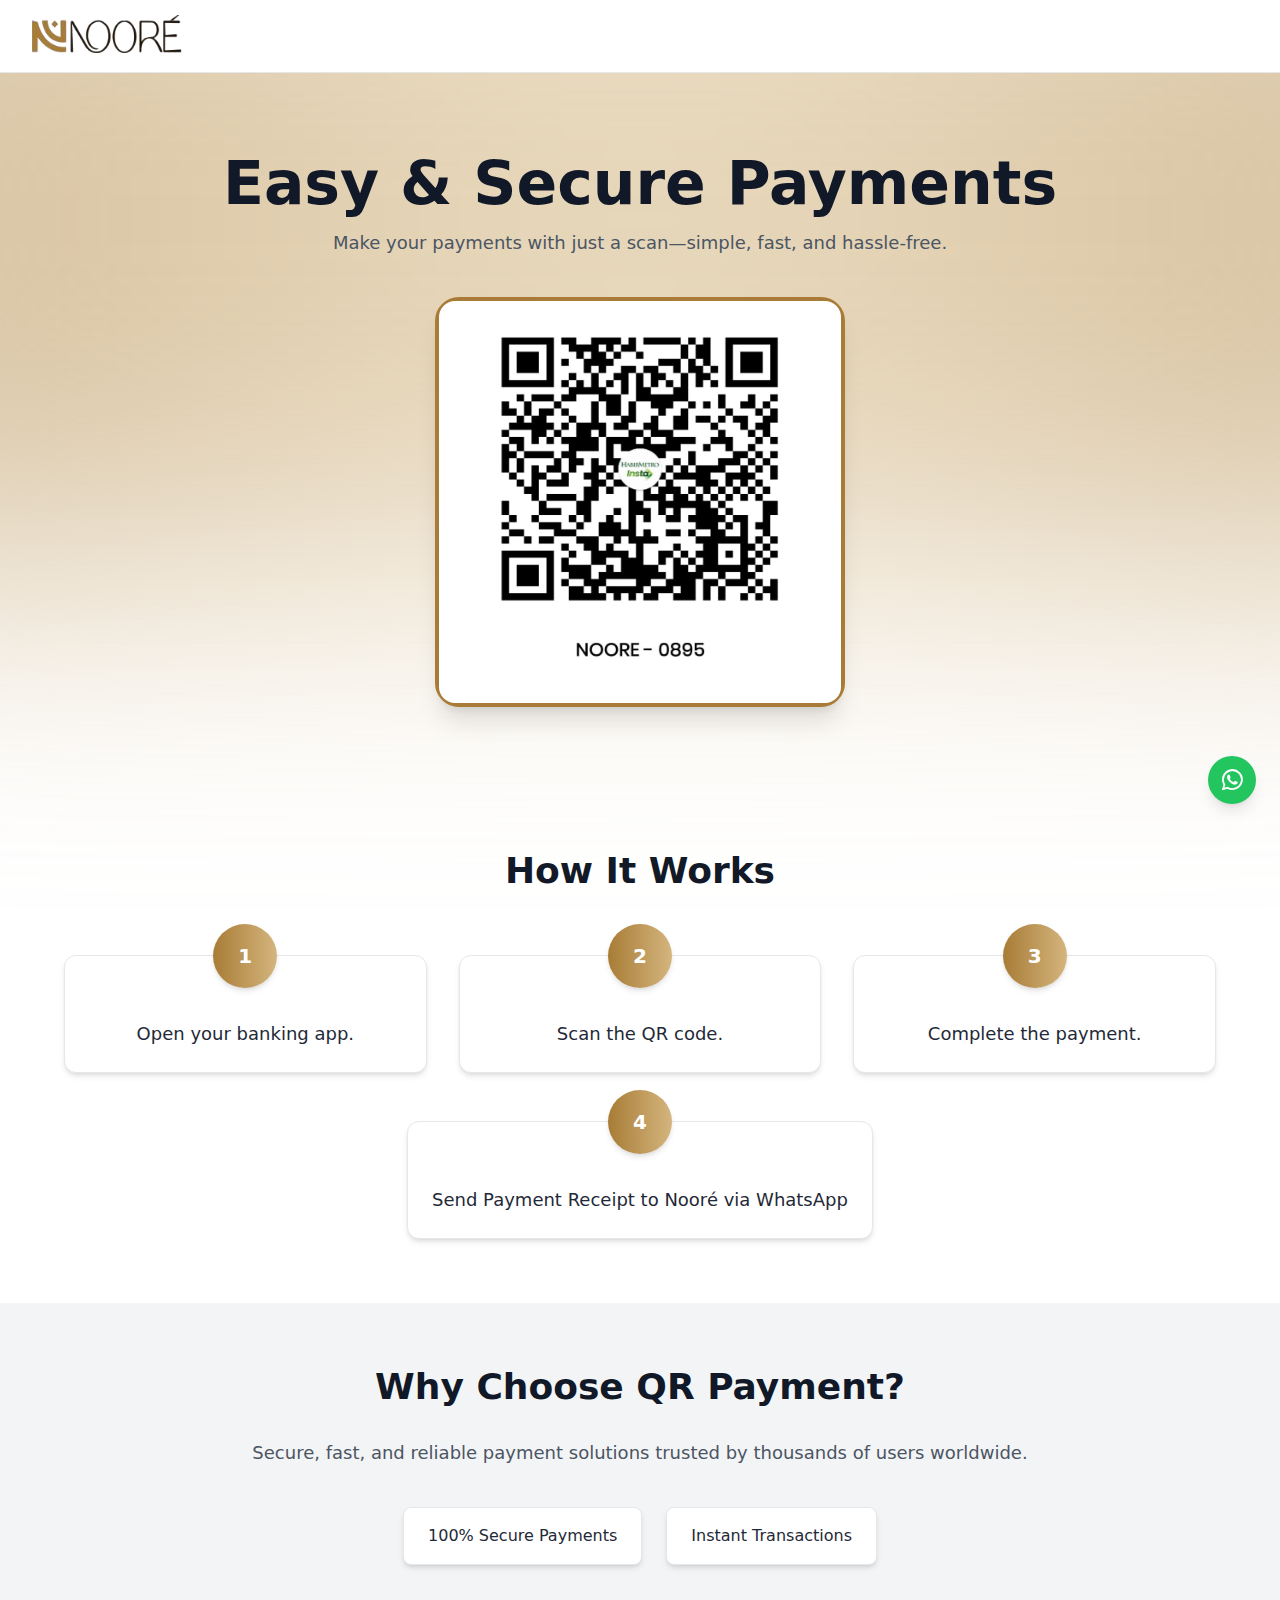
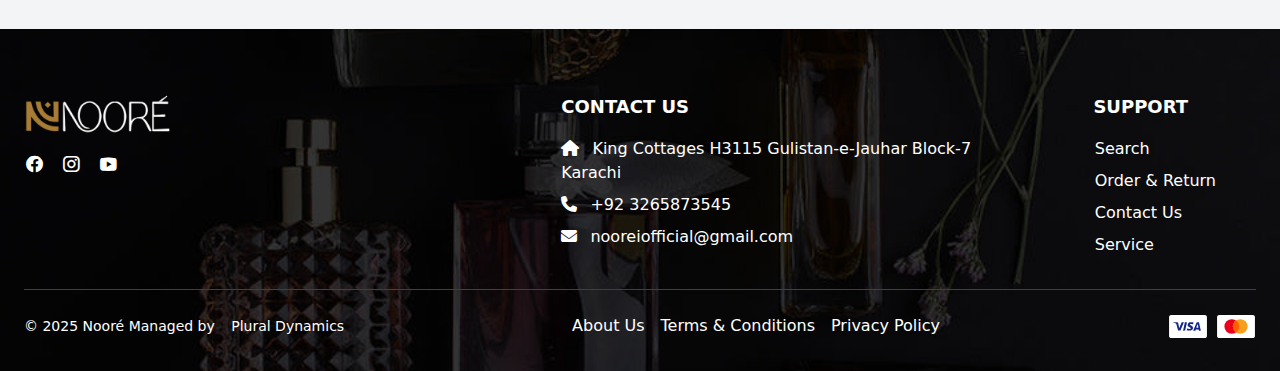
==== commit 3625e2f2: "Add files via upload" ====
--- a/index.html
+++ b/index.html
@@ -1 +1 @@
-<!DOCTYPE html><html lang="en"><head><meta charSet="utf-8"/><meta name="viewport" content="width=device-width, initial-scale=1"/><link rel="preload" as="image" href="QR.jpg"/><link rel="stylesheet" href="/_next/static/css/d498c84e4ab246b3.css" data-precedence="next"/><link rel="stylesheet" href="/_next/static/css/f014336cbf90e132.css" data-precedence="next"/><link rel="stylesheet" href="/_next/static/css/7d946aa31f7bc6e6.css" data-precedence="next"/><link rel="stylesheet" href="/_next/static/css/ce178d2b3058a5fe.css" data-precedence="next"/><link rel="preload" as="script" fetchPriority="low" href="/_next/static/chunks/webpack-4ca8628ae6fdc922.js"/><script src="/_next/static/chunks/4bd1b696-dc53661a9e7a1ea0.js" async=""></script><script src="/_next/static/chunks/517-75aaa4be1823e09f.js" async=""></script><script src="/_next/static/chunks/main-app-26ce25101af16aa5.js" async=""></script><script src="/_next/static/chunks/961-b01fe9b97a997fcb.js" async=""></script><script src="/_next/static/chunks/app/page-e7b304cad297968d.js" async=""></script><title>Nooré</title><meta name="description" content="Generated by create next app"/><link rel="icon" href="/favicon.ico" type="image/x-icon" sizes="40x40"/><script src="/_next/static/chunks/polyfills-42372ed130431b0a.js" noModule=""></script></head><body class="__variable_4d318d __variable_ea5f4b antialiased"><div class="relative overflow-hidden"><header class="border-b border-gray-200 z-50 bg-white "><div class="max-w-7xl mx-auto flex justify-between items-center py-4 px-4 md:px-8"><div class="flex items-center"><a href="https://xn--noor-epa.com/"><img alt="Nooré Logo" loading="lazy" width="150" height="40" decoding="async" data-nimg="1" class="cursor-pointer" style="color:transparent" srcSet="/_next/image?url=%2Fnavbar.png&amp;w=256&amp;q=75 1x, /_next/image?url=%2Fnavbar.png&amp;w=384&amp;q=75 2x" src="/_next/image?url=%2Fnavbar.png&amp;w=384&amp;q=75"/></a></div></div></header><div class="bg-white min-h-screen font-sans overflow-hidden"><section class="relative py-20 px-6 text-center"><div class="absolute inset-0 z-0 bg-gradient-to-r from-[#a87c36] via-[#d4b57e] to-[#a87c36] blur-[150px] opacity-50" style="top:-30%;left:-20%;right:-20%;height:80vh"></div><h1 class="text-5xl md:text-6xl font-extrabold text-gray-900 relative z-10">Easy &amp; Secure Payments</h1><p class="mt-4 text-lg text-gray-600 relative z-10">Make your payments with just a scan—simple, fast, and hassle-free.</p><div class="relative mt-10 mx-auto w-[72vw] h-[72vw] sm:w-[52vw] sm:h-[52vw]  md:w-[40vw] md:h-[40vw] lg:w-[32vw] lg:h-[32vw] bg-white border-4 border-[#a87c36] rounded-3xl shadow-xl"><img src="QR.jpg" alt="QR Code" class="w-full h-full rounded-2xl"/><div class="absolute inset-0 rounded-2xl  blur-md opacity-50 animate-pulse"></div></div></section><section class="py-16 px-6"><h2 class="text-4xl font-bold text-center mb-12 text-gray-900">How It Works</h2><div class="max-w-6xl mx-auto grid grid-cols-1 md:grid-cols-3 gap-8"><div class="relative bg-white border border-gray-200 rounded-xl p-6 shadow-md hover:shadow-lg hover:-translate-y-2 transition-transform mt-4 "><div class="absolute -top-8 left-1/2 transform -translate-x-1/2 w-16 h-16 bg-gradient-to-r from-[#a87c36] to-[#d4b57e] text-white text-xl font-bold rounded-full flex items-center justify-center shadow-md">1</div><div class="mt-10 text-center"><h3 class="text-lg font-medium text-gray-800">Open your banking app.</h3></div></div><div class="relative bg-white border border-gray-200 rounded-xl p-6 shadow-md hover:shadow-lg hover:-translate-y-2 transition-transform mt-4 "><div class="absolute -top-8 left-1/2 transform -translate-x-1/2 w-16 h-16 bg-gradient-to-r from-[#a87c36] to-[#d4b57e] text-white text-xl font-bold rounded-full flex items-center justify-center shadow-md">2</div><div class="mt-10 text-center"><h3 class="text-lg font-medium text-gray-800">Scan the QR code.</h3></div></div><div class="relative bg-white border border-gray-200 rounded-xl p-6 shadow-md hover:shadow-lg hover:-translate-y-2 transition-transform mt-4 "><div class="absolute -top-8 left-1/2 transform -translate-x-1/2 w-16 h-16 bg-gradient-to-r from-[#a87c36] to-[#d4b57e] text-white text-xl font-bold rounded-full flex items-center justify-center shadow-md">3</div><div class="mt-10 text-center"><h3 class="text-lg font-medium text-gray-800">Complete the payment.</h3></div></div><div class="relative bg-white border border-gray-200 rounded-xl p-6 shadow-md hover:shadow-lg hover:-translate-y-2 transition-transform mt-4 md:col-span-3 mx-auto text-center"><div class="absolute -top-8 left-1/2 transform -translate-x-1/2 w-16 h-16 bg-gradient-to-r from-[#a87c36] to-[#d4b57e] text-white text-xl font-bold rounded-full flex items-center justify-center shadow-md">4</div><div class="mt-10 text-center"><h3 class="text-lg font-medium text-gray-800">Send Payment Receipt to Nooré via WhatsApp</h3></div></div></div></section><section class="py-16 bg-gray-100"><div class="max-w-4xl mx-auto text-center"><h2 class="text-4xl font-bold text-gray-900 mb-8">Why Choose QR Payment?</h2><p class="text-gray-600 text-lg">Secure, fast, and reliable payment solutions trusted by thousands of users worldwide.</p><div class="mt-10 flex flex-wrap justify-center gap-6"><div class="bg-white border border-gray-200 rounded-lg px-6 py-4 shadow-md hover:shadow-lg hover:-translate-y-1 transition-transform"><p class="text-gray-800 font-medium">100% Secure Payments</p></div><div class="bg-white border border-gray-200 rounded-lg px-6 py-4 shadow-md hover:shadow-lg hover:-translate-y-1 transition-transform"><p class="text-gray-800 font-medium">Instant Transactions</p></div></div></div></section><footer class="text-white pt-16 pb-8 px-6 relative"><div class="absolute top-0 left-0 w-full h-full z-0"><img alt="Background Image" loading="lazy" decoding="async" data-nimg="fill" style="position:absolute;height:100%;width:100%;left:0;top:0;right:0;bottom:0;object-fit:cover;object-position:center;color:transparent" sizes="100vw" srcSet="/_next/image?url=%2Fabo-10.jpg&amp;w=640&amp;q=75 640w, /_next/image?url=%2Fabo-10.jpg&amp;w=750&amp;q=75 750w, /_next/image?url=%2Fabo-10.jpg&amp;w=828&amp;q=75 828w, /_next/image?url=%2Fabo-10.jpg&amp;w=1080&amp;q=75 1080w, /_next/image?url=%2Fabo-10.jpg&amp;w=1200&amp;q=75 1200w, /_next/image?url=%2Fabo-10.jpg&amp;w=1920&amp;q=75 1920w, /_next/image?url=%2Fabo-10.jpg&amp;w=2048&amp;q=75 2048w, /_next/image?url=%2Fabo-10.jpg&amp;w=3840&amp;q=75 3840w" src="/_next/image?url=%2Fabo-10.jpg&amp;w=3840&amp;q=75"/></div><div class="max-w-7xl mx-auto grid grid-cols-1 md:grid-cols-[1fr_1fr_1.8fr_1fr] gap-8 relative z-10"><div class="flex flex-col items-start"><img alt="Nooré Logo" loading="lazy" width="150" height="40" decoding="async" data-nimg="1" class="mb-4" style="color:transparent" srcSet="/_next/image?url=%2Flogo.png&amp;w=256&amp;q=75 1x, /_next/image?url=%2Flogo.png&amp;w=384&amp;q=75 2x" src="/_next/image?url=%2Flogo.png&amp;w=384&amp;q=75"/><div class="flex space-x-4"><a href="https://www.facebook.com/officialnoore" class="text-white text-xl hover:text-[#af8541]" aria-label="Facebook"><i class="ri-facebook-circle-fill"></i></a><a href="https://www.instagram.com/accounts/login/?next=https%3A%2F%2Fwww.instagram.com%2Fnooreofficial_%2F&amp;is_from_rle" class="text-white text-xl hover:text-[#af8541]" aria-label="Instagram"><i class="ri-instagram-line"></i></a><a href="https://www.youtube.com/@thenoor%C3%A9" class="text-white text-xl hover:text-[#af8541]" aria-label="YouTube"><i class="ri-youtube-fill"></i></a></div></div><div></div><div><h4 class="text-lg font-bold mb-4">CONTACT US</h4><p class="mb-2"><i class="fas fa-home mr-2"></i> King Cottages H3115 Gulistan-e-Jauhar Block-7 Karachi</p><p class="mb-2"><i class="fas fa-phone mr-2"></i> +92 3265873545</p><p><i class="fas fa-envelope mr-2"></i> nooreiofficial@gmail.com</p></div><div class="flex flex-col items-start md:items-end pr-10 "><h4 class="text-lg font-bold mb-4 relative right-0 md:right-7">SUPPORT</h4><ul class="space-y-2"><li><a href="https://xn--noor-epa.com/search" class="hover:text-[#af8541]">Search</a></li><li><a href="https://xn--noor-epa.com/pages/return-and-refund-policy" class="hover:text-[#af8541]">Order &amp; Return</a></li><li><a href="https://xn--noor-epa.com/pages/contact" class="hover:text-[#af8541]">Contact Us</a></li><li><a href="https://xn--noor-epa.com/pages/service" class="hover:text-[#af8541]">Service</a></li></ul></div></div><div class="border-t border-gray-700 mt-8 pt-6 flex flex-col    md:flex-row justify-between  items-center relative z-10"><p class="text-sm text-white">© 2025 Nooré Managed by <a href="https://pluraldynamics.com/" class="pl-3 hover:text-[#af8541]">Plural Dynamics</a></p><div class="terms-conditions flex gap-4 flex-wrap px-6"><a href="https://xn--noor-epa.com/pages/about" class="hover:text-[#af8541]">About Us</a><a href="https://xn--noor-epa.com/pages/terms-of-service" class="hover:text-[#af8541]">Terms &amp; Conditions</a><a href="https://xn--noor-epa.com/pages/privacy-policy" class="hover:text-[#af8541]">Privacy Policy</a></div><div class="flex items-center space-x-2 mt-4 md:mt-0"><img alt="Visa" loading="lazy" width="40" height="24" decoding="async" data-nimg="1" style="color:transparent" src="/visa.svg"/><img alt="Mastercard" loading="lazy" width="40" height="24" decoding="async" data-nimg="1" style="color:transparent" src="/master.svg"/></div></div><a href="https://wa.me/+923265873545" class="fixed bottom-24 right-6 w-12 h-12 bg-green-500 rounded-full flex items-center justify-center shadow-lg z-50" target="_blank" rel="noopener noreferrer" aria-label="WhatsApp"><i class="fab fa-whatsapp text-white text-2xl"></i></a></footer></div></div><script src="/_next/static/chunks/webpack-4ca8628ae6fdc922.js" async=""></script><script>(self.__next_f=self.__next_f||[]).push([0])</script><script>self.__next_f.push([1,"1:\"$Sreact.fragment\"\n2:I[5244,[],\"\"]\n3:I[3866,[],\"\"]\n4:I[7033,[],\"ClientPageRoot\"]\n5:I[9319,[\"961\",\"static/chunks/961-b01fe9b97a997fcb.js\",\"974\",\"static/chunks/app/page-e7b304cad297968d.js\"],\"default\"]\n8:I[6213,[],\"OutletBoundary\"]\na:I[6213,[],\"MetadataBoundary\"]\nc:I[6213,[],\"ViewportBoundary\"]\ne:I[4835,[],\"\"]\n:HL[\"/_next/static/css/d498c84e4ab246b3.css\",\"style\"]\n:HL[\"/_next/static/css/f014336cbf90e132.css\",\"style\"]\n:HL[\"/_next/static/css/7d946aa31f7bc6e6.css\",\"style\"]\n:HL[\"/_next/static/css/ce178d2b3058a5fe.css\",\"style\"]\n"])</script><script>self.__next_f.push([1,"0:{\"P\":null,\"b\":\"zkIDE45Khwblu32nLc4Ul\",\"p\":\"\",\"c\":[\"\",\"\"],\"i\":false,\"f\":[[[\"\",{\"children\":[\"__PAGE__\",{}]},\"$undefined\",\"$undefined\",true],[\"\",[\"$\",\"$1\",\"c\",{\"children\":[[[\"$\",\"link\",\"0\",{\"rel\":\"stylesheet\",\"href\":\"/_next/static/css/d498c84e4ab246b3.css\",\"precedence\":\"next\",\"crossOrigin\":\"$undefined\",\"nonce\":\"$undefined\"}],[\"$\",\"link\",\"1\",{\"rel\":\"stylesheet\",\"href\":\"/_next/static/css/f014336cbf90e132.css\",\"precedence\":\"next\",\"crossOrigin\":\"$undefined\",\"nonce\":\"$undefined\"}],[\"$\",\"link\",\"2\",{\"rel\":\"stylesheet\",\"href\":\"/_next/static/css/7d946aa31f7bc6e6.css\",\"precedence\":\"next\",\"crossOrigin\":\"$undefined\",\"nonce\":\"$undefined\"}]],[\"$\",\"html\",null,{\"lang\":\"en\",\"children\":[\"$\",\"body\",null,{\"className\":\"__variable_4d318d __variable_ea5f4b antialiased\",\"children\":[\"$\",\"$L2\",null,{\"parallelRouterKey\":\"children\",\"segmentPath\":[\"children\"],\"error\":\"$undefined\",\"errorStyles\":\"$undefined\",\"errorScripts\":\"$undefined\",\"template\":[\"$\",\"$L3\",null,{}],\"templateStyles\":\"$undefined\",\"templateScripts\":\"$undefined\",\"notFound\":[[],[[\"$\",\"title\",null,{\"children\":\"404: This page could not be found.\"}],[\"$\",\"div\",null,{\"style\":{\"fontFamily\":\"system-ui,\\\"Segoe UI\\\",Roboto,Helvetica,Arial,sans-serif,\\\"Apple Color Emoji\\\",\\\"Segoe UI Emoji\\\"\",\"height\":\"100vh\",\"textAlign\":\"center\",\"display\":\"flex\",\"flexDirection\":\"column\",\"alignItems\":\"center\",\"justifyContent\":\"center\"},\"children\":[\"$\",\"div\",null,{\"children\":[[\"$\",\"style\",null,{\"dangerouslySetInnerHTML\":{\"__html\":\"body{color:#000;background:#fff;margin:0}.next-error-h1{border-right:1px solid rgba(0,0,0,.3)}@media (prefers-color-scheme:dark){body{color:#fff;background:#000}.next-error-h1{border-right:1px solid rgba(255,255,255,.3)}}\"}}],[\"$\",\"h1\",null,{\"className\":\"next-error-h1\",\"style\":{\"display\":\"inline-block\",\"margin\":\"0 20px 0 0\",\"padding\":\"0 23px 0 0\",\"fontSize\":24,\"fontWeight\":500,\"verticalAlign\":\"top\",\"lineHeight\":\"49px\"},\"children\":404}],[\"$\",\"div\",null,{\"style\":{\"display\":\"inline-block\"},\"children\":[\"$\",\"h2\",null,{\"style\":{\"fontSize\":14,\"fontWeight\":400,\"lineHeight\":\"49px\",\"margin\":0},\"children\":\"This page could not be found.\"}]}]]}]}]]],\"forbidden\":\"$undefined\",\"unauthorized\":\"$undefined\"}]}]}]]}],{\"children\":[\"__PAGE__\",[\"$\",\"$1\",\"c\",{\"children\":[[\"$\",\"$L4\",null,{\"Component\":\"$5\",\"searchParams\":{},\"params\":{},\"promises\":[\"$@6\",\"$@7\"]}],[[\"$\",\"link\",\"0\",{\"rel\":\"stylesheet\",\"href\":\"/_next/static/css/ce178d2b3058a5fe.css\",\"precedence\":\"next\",\"crossOrigin\":\"$undefined\",\"nonce\":\"$undefined\"}]],[\"$\",\"$L8\",null,{\"children\":\"$L9\"}]]}],{},null,false]},null,false],[\"$\",\"$1\",\"h\",{\"children\":[null,[\"$\",\"$1\",\"96CbdBBVHaOkbAchBtXn3\",{\"children\":[[\"$\",\"$La\",null,{\"children\":\"$Lb\"}],[\"$\",\"$Lc\",null,{\"children\":\"$Ld\"}],null]}]]}],false]],\"m\":\"$undefined\",\"G\":[\"$e\",\"$undefined\"],\"s\":false,\"S\":true}\n"])</script><script>self.__next_f.push([1,"6:{}\n7:{}\n"])</script><script>self.__next_f.push([1,"d:[[\"$\",\"meta\",\"0\",{\"name\":\"viewport\",\"content\":\"width=device-width, initial-scale=1\"}]]\nb:[[\"$\",\"meta\",\"0\",{\"charSet\":\"utf-8\"}],[\"$\",\"title\",\"1\",{\"children\":\"Nooré\"}],[\"$\",\"meta\",\"2\",{\"name\":\"description\",\"content\":\"Generated by create next app\"}],[\"$\",\"link\",\"3\",{\"rel\":\"icon\",\"href\":\"/favicon.ico\",\"type\":\"image/x-icon\",\"sizes\":\"40x40\"}]]\n"])</script><script>self.__next_f.push([1,"9:null\n"])</script></body></html>+<!DOCTYPE html><html lang="en"><head><meta charSet="utf-8"/><meta name="viewport" content="width=device-width, initial-scale=1"/><link rel="preload" as="image" href="/navbar.png"/><link rel="preload" as="image" href="QR.jpg"/><link rel="preload" as="image" href="/abo-10.jpg"/><link rel="preload" as="image" href="/logo.png"/><link rel="stylesheet" href="/_next/static/css/d498c84e4ab246b3.css" data-precedence="next"/><link rel="stylesheet" href="/_next/static/css/f014336cbf90e132.css" data-precedence="next"/><link rel="stylesheet" href="/_next/static/css/c708f8e4ba2483fc.css" data-precedence="next"/><link rel="stylesheet" href="/_next/static/css/ce178d2b3058a5fe.css" data-precedence="next"/><link rel="preload" as="script" fetchPriority="low" href="/_next/static/chunks/webpack-4ca8628ae6fdc922.js"/><script src="/_next/static/chunks/4bd1b696-dc53661a9e7a1ea0.js" async=""></script><script src="/_next/static/chunks/517-75aaa4be1823e09f.js" async=""></script><script src="/_next/static/chunks/main-app-26ce25101af16aa5.js" async=""></script><script src="/_next/static/chunks/961-b01fe9b97a997fcb.js" async=""></script><script src="/_next/static/chunks/app/page-b5e5a7238e8d75ce.js" async=""></script><title>Nooré</title><meta name="description" content="Generated by create next app"/><link rel="icon" href="/favicon.ico" type="image/x-icon" sizes="40x40"/><script src="/_next/static/chunks/polyfills-42372ed130431b0a.js" noModule=""></script></head><body class="__variable_4d318d __variable_ea5f4b antialiased"><div class="relative overflow-hidden"><header class="border-b border-gray-200 z-50 bg-white "><div class="max-w-7xl mx-auto flex justify-between items-center py-4 px-4 md:px-8"><div class="flex items-center w-[150px] h-[40px]"><a href="https://xn--noor-epa.com/"><img src="/navbar.png" alt="Nooré Logo" class="cursor-pointer h-full w-full"/></a></div></div></header><div class="bg-white min-h-screen font-sans overflow-hidden"><section class="relative py-20 px-6 text-center"><div class="absolute inset-0 z-0 bg-gradient-to-r from-[#a87c36] via-[#d4b57e] to-[#a87c36] blur-[150px] opacity-50" style="top:-30%;left:-20%;right:-20%;height:80vh"></div><h1 class="text-5xl md:text-6xl font-extrabold text-gray-900 relative z-10">Easy &amp; Secure Payments</h1><p class="mt-4 text-lg text-gray-600 relative z-10">Make your payments with just a scan—simple, fast, and hassle-free.</p><div class="relative mt-10 mx-auto w-[72vw] h-[72vw] sm:w-[52vw] sm:h-[52vw]  md:w-[40vw] md:h-[40vw] lg:w-[32vw] lg:h-[32vw] bg-white border-4 border-[#a87c36] rounded-3xl shadow-xl"><img src="QR.jpg" alt="QR Code" class="w-full h-full rounded-2xl"/><div class="absolute inset-0 rounded-2xl  blur-md opacity-50 animate-pulse"></div></div></section><section class="py-16 px-6"><h2 class="text-4xl font-bold text-center mb-12 text-gray-900">How It Works</h2><div class="max-w-6xl mx-auto grid grid-cols-1 md:grid-cols-3 gap-8"><div class="relative bg-white border border-gray-200 rounded-xl p-6 shadow-md hover:shadow-lg hover:-translate-y-2 transition-transform mt-4 "><div class="absolute -top-8 left-1/2 transform -translate-x-1/2 w-16 h-16 bg-gradient-to-r from-[#a87c36] to-[#d4b57e] text-white text-xl font-bold rounded-full flex items-center justify-center shadow-md">1</div><div class="mt-10 text-center"><h3 class="text-lg font-medium text-gray-800">Open your banking app.</h3></div></div><div class="relative bg-white border border-gray-200 rounded-xl p-6 shadow-md hover:shadow-lg hover:-translate-y-2 transition-transform mt-4 "><div class="absolute -top-8 left-1/2 transform -translate-x-1/2 w-16 h-16 bg-gradient-to-r from-[#a87c36] to-[#d4b57e] text-white text-xl font-bold rounded-full flex items-center justify-center shadow-md">2</div><div class="mt-10 text-center"><h3 class="text-lg font-medium text-gray-800">Scan the QR code.</h3></div></div><div class="relative bg-white border border-gray-200 rounded-xl p-6 shadow-md hover:shadow-lg hover:-translate-y-2 transition-transform mt-4 "><div class="absolute -top-8 left-1/2 transform -translate-x-1/2 w-16 h-16 bg-gradient-to-r from-[#a87c36] to-[#d4b57e] text-white text-xl font-bold rounded-full flex items-center justify-center shadow-md">3</div><div class="mt-10 text-center"><h3 class="text-lg font-medium text-gray-800">Complete the payment.</h3></div></div><div class="relative bg-white border border-gray-200 rounded-xl p-6 shadow-md hover:shadow-lg hover:-translate-y-2 transition-transform mt-4 md:col-span-3 mx-auto text-center"><div class="absolute -top-8 left-1/2 transform -translate-x-1/2 w-16 h-16 bg-gradient-to-r from-[#a87c36] to-[#d4b57e] text-white text-xl font-bold rounded-full flex items-center justify-center shadow-md">4</div><div class="mt-10 text-center"><h3 class="text-lg font-medium text-gray-800">Send Payment Receipt to Nooré via WhatsApp</h3></div></div></div></section><section class="py-16 bg-gray-100"><div class="max-w-4xl mx-auto text-center"><h2 class="text-4xl font-bold text-gray-900 mb-8">Why Choose QR Payment?</h2><p class="text-gray-600 text-lg">Secure, fast, and reliable payment solutions trusted by thousands of users worldwide.</p><div class="mt-10 flex flex-wrap justify-center gap-6"><div class="bg-white border border-gray-200 rounded-lg px-6 py-4 shadow-md hover:shadow-lg hover:-translate-y-1 transition-transform"><p class="text-gray-800 font-medium">100% Secure Payments</p></div><div class="bg-white border border-gray-200 rounded-lg px-6 py-4 shadow-md hover:shadow-lg hover:-translate-y-1 transition-transform"><p class="text-gray-800 font-medium">Instant Transactions</p></div></div></div></section><footer class="text-white pt-16 pb-8 px-6 relative"><div class="absolute top-0 left-0 w-full h-full z-0"><img src="/abo-10.jpg" alt="Background Image" class="w-full h-full object-cover"/></div><div class="max-w-7xl mx-auto grid grid-cols-1 md:grid-cols-[1fr_1fr_1.8fr_1fr] gap-8 relative z-10"><div class="flex flex-col items-start w-[150px] h-[40px]"><img src="/logo.png" alt="Nooré Logo" class="mb-4"/><div class="flex space-x-4"><a href="https://www.facebook.com/officialnoore" class="text-white text-xl hover:text-[#af8541]" aria-label="Facebook"><i class="ri-facebook-circle-fill"></i></a><a href="https://www.instagram.com/accounts/login/?next=https%3A%2F%2Fwww.instagram.com%2Fnooreofficial_%2F&amp;is_from_rle" class="text-white text-xl hover:text-[#af8541]" aria-label="Instagram"><i class="ri-instagram-line"></i></a><a href="https://www.youtube.com/@thenoor%C3%A9" class="text-white text-xl hover:text-[#af8541]" aria-label="YouTube"><i class="ri-youtube-fill"></i></a></div></div><div></div><div><h4 class="text-lg font-bold mb-4">CONTACT US</h4><p class="mb-2"><i class="fas fa-home mr-2"></i> King Cottages H3115 Gulistan-e-Jauhar Block-7 Karachi</p><p class="mb-2"><i class="fas fa-phone mr-2"></i> +92 3265873545</p><p><i class="fas fa-envelope mr-2"></i> nooreiofficial@gmail.com</p></div><div class="flex flex-col items-start md:items-end pr-10 "><h4 class="text-lg font-bold mb-4 relative right-0 md:right-7">SUPPORT</h4><ul class="space-y-2"><li><a href="https://xn--noor-epa.com/search" class="hover:text-[#af8541]">Search</a></li><li><a href="https://xn--noor-epa.com/pages/return-and-refund-policy" class="hover:text-[#af8541]">Order &amp; Return</a></li><li><a href="https://xn--noor-epa.com/pages/contact" class="hover:text-[#af8541]">Contact Us</a></li><li><a href="https://xn--noor-epa.com/pages/service" class="hover:text-[#af8541]">Service</a></li></ul></div></div><div class="border-t border-gray-700 mt-8 pt-6 flex flex-col    md:flex-row justify-between  items-center relative z-10"><p class="text-sm text-white">© 2025 Nooré Managed by <a href="https://pluraldynamics.com/" class="pl-3 hover:text-[#af8541]">Plural Dynamics</a></p><div class="terms-conditions flex gap-4 flex-wrap px-6"><a href="https://xn--noor-epa.com/pages/about" class="hover:text-[#af8541]">About Us</a><a href="https://xn--noor-epa.com/pages/terms-of-service" class="hover:text-[#af8541]">Terms &amp; Conditions</a><a href="https://xn--noor-epa.com/pages/privacy-policy" class="hover:text-[#af8541]">Privacy Policy</a></div><div class="flex items-center space-x-2 mt-4 md:mt-0"><img alt="Visa" loading="lazy" width="40" height="24" decoding="async" data-nimg="1" style="color:transparent" src="/visa.svg"/><img alt="Mastercard" loading="lazy" width="40" height="24" decoding="async" data-nimg="1" style="color:transparent" src="/master.svg"/></div></div><a href="https://wa.me/+923265873545" class="fixed bottom-24 right-6 w-12 h-12 bg-green-500 rounded-full flex items-center justify-center shadow-lg z-50" target="_blank" rel="noopener noreferrer" aria-label="WhatsApp"><i class="fab fa-whatsapp text-white text-2xl"></i></a></footer></div></div><script src="/_next/static/chunks/webpack-4ca8628ae6fdc922.js" async=""></script><script>(self.__next_f=self.__next_f||[]).push([0])</script><script>self.__next_f.push([1,"1:\"$Sreact.fragment\"\n2:I[5244,[],\"\"]\n3:I[3866,[],\"\"]\n4:I[7033,[],\"ClientPageRoot\"]\n5:I[9319,[\"961\",\"static/chunks/961-b01fe9b97a997fcb.js\",\"974\",\"static/chunks/app/page-b5e5a7238e8d75ce.js\"],\"default\"]\n8:I[6213,[],\"OutletBoundary\"]\na:I[6213,[],\"MetadataBoundary\"]\nc:I[6213,[],\"ViewportBoundary\"]\ne:I[4835,[],\"\"]\n:HL[\"/_next/static/css/d498c84e4ab246b3.css\",\"style\"]\n:HL[\"/_next/static/css/f014336cbf90e132.css\",\"style\"]\n:HL[\"/_next/static/css/c708f8e4ba2483fc.css\",\"style\"]\n:HL[\"/_next/static/css/ce178d2b3058a5fe.css\",\"style\"]\n"])</script><script>self.__next_f.push([1,"0:{\"P\":null,\"b\":\"jLNqHE9Fhk4Efy7-aruMh\",\"p\":\"\",\"c\":[\"\",\"\"],\"i\":false,\"f\":[[[\"\",{\"children\":[\"__PAGE__\",{}]},\"$undefined\",\"$undefined\",true],[\"\",[\"$\",\"$1\",\"c\",{\"children\":[[[\"$\",\"link\",\"0\",{\"rel\":\"stylesheet\",\"href\":\"/_next/static/css/d498c84e4ab246b3.css\",\"precedence\":\"next\",\"crossOrigin\":\"$undefined\",\"nonce\":\"$undefined\"}],[\"$\",\"link\",\"1\",{\"rel\":\"stylesheet\",\"href\":\"/_next/static/css/f014336cbf90e132.css\",\"precedence\":\"next\",\"crossOrigin\":\"$undefined\",\"nonce\":\"$undefined\"}],[\"$\",\"link\",\"2\",{\"rel\":\"stylesheet\",\"href\":\"/_next/static/css/c708f8e4ba2483fc.css\",\"precedence\":\"next\",\"crossOrigin\":\"$undefined\",\"nonce\":\"$undefined\"}]],[\"$\",\"html\",null,{\"lang\":\"en\",\"children\":[\"$\",\"body\",null,{\"className\":\"__variable_4d318d __variable_ea5f4b antialiased\",\"children\":[\"$\",\"$L2\",null,{\"parallelRouterKey\":\"children\",\"segmentPath\":[\"children\"],\"error\":\"$undefined\",\"errorStyles\":\"$undefined\",\"errorScripts\":\"$undefined\",\"template\":[\"$\",\"$L3\",null,{}],\"templateStyles\":\"$undefined\",\"templateScripts\":\"$undefined\",\"notFound\":[[],[[\"$\",\"title\",null,{\"children\":\"404: This page could not be found.\"}],[\"$\",\"div\",null,{\"style\":{\"fontFamily\":\"system-ui,\\\"Segoe UI\\\",Roboto,Helvetica,Arial,sans-serif,\\\"Apple Color Emoji\\\",\\\"Segoe UI Emoji\\\"\",\"height\":\"100vh\",\"textAlign\":\"center\",\"display\":\"flex\",\"flexDirection\":\"column\",\"alignItems\":\"center\",\"justifyContent\":\"center\"},\"children\":[\"$\",\"div\",null,{\"children\":[[\"$\",\"style\",null,{\"dangerouslySetInnerHTML\":{\"__html\":\"body{color:#000;background:#fff;margin:0}.next-error-h1{border-right:1px solid rgba(0,0,0,.3)}@media (prefers-color-scheme:dark){body{color:#fff;background:#000}.next-error-h1{border-right:1px solid rgba(255,255,255,.3)}}\"}}],[\"$\",\"h1\",null,{\"className\":\"next-error-h1\",\"style\":{\"display\":\"inline-block\",\"margin\":\"0 20px 0 0\",\"padding\":\"0 23px 0 0\",\"fontSize\":24,\"fontWeight\":500,\"verticalAlign\":\"top\",\"lineHeight\":\"49px\"},\"children\":404}],[\"$\",\"div\",null,{\"style\":{\"display\":\"inline-block\"},\"children\":[\"$\",\"h2\",null,{\"style\":{\"fontSize\":14,\"fontWeight\":400,\"lineHeight\":\"49px\",\"margin\":0},\"children\":\"This page could not be found.\"}]}]]}]}]]],\"forbidden\":\"$undefined\",\"unauthorized\":\"$undefined\"}]}]}]]}],{\"children\":[\"__PAGE__\",[\"$\",\"$1\",\"c\",{\"children\":[[\"$\",\"$L4\",null,{\"Component\":\"$5\",\"searchParams\":{},\"params\":{},\"promises\":[\"$@6\",\"$@7\"]}],[[\"$\",\"link\",\"0\",{\"rel\":\"stylesheet\",\"href\":\"/_next/static/css/ce178d2b3058a5fe.css\",\"precedence\":\"next\",\"crossOrigin\":\"$undefined\",\"nonce\":\"$undefined\"}]],[\"$\",\"$L8\",null,{\"children\":\"$L9\"}]]}],{},null,false]},null,false],[\"$\",\"$1\",\"h\",{\"children\":[null,[\"$\",\"$1\",\"vYhJqV9wHP_AsdNHyEjE2\",{\"children\":[[\"$\",\"$La\",null,{\"children\":\"$Lb\"}],[\"$\",\"$Lc\",null,{\"children\":\"$Ld\"}],null]}]]}],false]],\"m\":\"$undefined\",\"G\":[\"$e\",\"$undefined\"],\"s\":false,\"S\":true}\n"])</script><script>self.__next_f.push([1,"6:{}\n7:{}\n"])</script><script>self.__next_f.push([1,"d:[[\"$\",\"meta\",\"0\",{\"name\":\"viewport\",\"content\":\"width=device-width, initial-scale=1\"}]]\nb:[[\"$\",\"meta\",\"0\",{\"charSet\":\"utf-8\"}],[\"$\",\"title\",\"1\",{\"children\":\"Nooré\"}],[\"$\",\"meta\",\"2\",{\"name\":\"description\",\"content\":\"Generated by create next app\"}],[\"$\",\"link\",\"3\",{\"rel\":\"icon\",\"href\":\"/favicon.ico\",\"type\":\"image/x-icon\",\"sizes\":\"40x40\"}]]\n"])</script><script>self.__next_f.push([1,"9:null\n"])</script></body></html>--- a/_next/static/css/c708f8e4ba2483fc.css
+++ b/_next/static/css/c708f8e4ba2483fc.css
@@ -0,0 +1,4 @@
+@import url("https://fonts.googleapis.com/css2?family=Montserrat:ital,wght@0,100..900;1,100..900&display=swap");*,:after,:before{--tw-border-spacing-x:0;--tw-border-spacing-y:0;--tw-translate-x:0;--tw-translate-y:0;--tw-rotate:0;--tw-skew-x:0;--tw-skew-y:0;--tw-scale-x:1;--tw-scale-y:1;--tw-pan-x: ;--tw-pan-y: ;--tw-pinch-zoom: ;--tw-scroll-snap-strictness:proximity;--tw-gradient-from-position: ;--tw-gradient-via-position: ;--tw-gradient-to-position: ;--tw-ordinal: ;--tw-slashed-zero: ;--tw-numeric-figure: ;--tw-numeric-spacing: ;--tw-numeric-fraction: ;--tw-ring-inset: ;--tw-ring-offset-width:0px;--tw-ring-offset-color:#fff;--tw-ring-color:rgba(59,130,246,.5);--tw-ring-offset-shadow:0 0 #0000;--tw-ring-shadow:0 0 #0000;--tw-shadow:0 0 #0000;--tw-shadow-colored:0 0 #0000;--tw-blur: ;--tw-brightness: ;--tw-contrast: ;--tw-grayscale: ;--tw-hue-rotate: ;--tw-invert: ;--tw-saturate: ;--tw-sepia: ;--tw-drop-shadow: ;--tw-backdrop-blur: ;--tw-backdrop-brightness: ;--tw-backdrop-contrast: ;--tw-backdrop-grayscale: ;--tw-backdrop-hue-rotate: ;--tw-backdrop-invert: ;--tw-backdrop-opacity: ;--tw-backdrop-saturate: ;--tw-backdrop-sepia: ;--tw-contain-size: ;--tw-contain-layout: ;--tw-contain-paint: ;--tw-contain-style: }::backdrop{--tw-border-spacing-x:0;--tw-border-spacing-y:0;--tw-translate-x:0;--tw-translate-y:0;--tw-rotate:0;--tw-skew-x:0;--tw-skew-y:0;--tw-scale-x:1;--tw-scale-y:1;--tw-pan-x: ;--tw-pan-y: ;--tw-pinch-zoom: ;--tw-scroll-snap-strictness:proximity;--tw-gradient-from-position: ;--tw-gradient-via-position: ;--tw-gradient-to-position: ;--tw-ordinal: ;--tw-slashed-zero: ;--tw-numeric-figure: ;--tw-numeric-spacing: ;--tw-numeric-fraction: ;--tw-ring-inset: ;--tw-ring-offset-width:0px;--tw-ring-offset-color:#fff;--tw-ring-color:rgba(59,130,246,.5);--tw-ring-offset-shadow:0 0 #0000;--tw-ring-shadow:0 0 #0000;--tw-shadow:0 0 #0000;--tw-shadow-colored:0 0 #0000;--tw-blur: ;--tw-brightness: ;--tw-contrast: ;--tw-grayscale: ;--tw-hue-rotate: ;--tw-invert: ;--tw-saturate: ;--tw-sepia: ;--tw-drop-shadow: ;--tw-backdrop-blur: ;--tw-backdrop-brightness: ;--tw-backdrop-contrast: ;--tw-backdrop-grayscale: ;--tw-backdrop-hue-rotate: ;--tw-backdrop-invert: ;--tw-backdrop-opacity: ;--tw-backdrop-saturate: ;--tw-backdrop-sepia: ;--tw-contain-size: ;--tw-contain-layout: ;--tw-contain-paint: ;--tw-contain-style: }
+/*
+! tailwindcss v3.4.17 | MIT License | https://tailwindcss.com
+*/*,:after,:before{box-sizing:border-box;border:0 solid #e5e7eb}:after,:before{--tw-content:""}:host,html{line-height:1.5;-webkit-text-size-adjust:100%;-moz-tab-size:4;tab-size:4;font-family:ui-sans-serif,system-ui,sans-serif,Apple Color Emoji,Segoe UI Emoji,Segoe UI Symbol,Noto Color Emoji;font-feature-settings:normal;font-variation-settings:normal;-webkit-tap-highlight-color:transparent}body{margin:0;line-height:inherit}hr{height:0;color:inherit;border-top-width:1px}abbr:where([title]){text-decoration:underline dotted}h1,h2,h3,h4,h5,h6{font-size:inherit;font-weight:inherit}a{color:inherit;text-decoration:inherit}b,strong{font-weight:bolder}code,kbd,pre,samp{font-family:ui-monospace,SFMono-Regular,Menlo,Monaco,Consolas,Liberation Mono,Courier New,monospace;font-feature-settings:normal;font-variation-settings:normal;font-size:1em}small{font-size:80%}sub,sup{font-size:75%;line-height:0;position:relative;vertical-align:baseline}sub{bottom:-.25em}sup{top:-.5em}table{text-indent:0;border-color:inherit;border-collapse:collapse}button,input,optgroup,select,textarea{font-family:inherit;font-feature-settings:inherit;font-variation-settings:inherit;font-size:100%;font-weight:inherit;line-height:inherit;letter-spacing:inherit;color:inherit;margin:0;padding:0}button,select{text-transform:none}button,input:where([type=button]),input:where([type=reset]),input:where([type=submit]){-webkit-appearance:button;background-color:transparent;background-image:none}:-moz-focusring{outline:auto}:-moz-ui-invalid{box-shadow:none}progress{vertical-align:baseline}::-webkit-inner-spin-button,::-webkit-outer-spin-button{height:auto}[type=search]{-webkit-appearance:textfield;outline-offset:-2px}::-webkit-search-decoration{-webkit-appearance:none}::-webkit-file-upload-button{-webkit-appearance:button;font:inherit}summary{display:list-item}blockquote,dd,dl,figure,h1,h2,h3,h4,h5,h6,hr,p,pre{margin:0}fieldset{margin:0}fieldset,legend{padding:0}menu,ol,ul{list-style:none;margin:0;padding:0}dialog{padding:0}textarea{resize:vertical}input::placeholder,textarea::placeholder{opacity:1;color:#9ca3af}[role=button],button{cursor:pointer}:disabled{cursor:default}audio,canvas,embed,iframe,img,object,svg,video{display:block;vertical-align:middle}img,video{max-width:100%;height:auto}[hidden]:where(:not([hidden=until-found])){display:none}.fixed{position:fixed}.absolute{position:absolute}.relative{position:relative}.inset-0{inset:0}.-top-8{top:-2rem}.bottom-10{bottom:2.5rem}.bottom-24{bottom:6rem}.left-0{left:0}.left-1\/2{left:50%}.right-0{right:0}.right-6{right:1.5rem}.top-0{top:0}.z-0{z-index:0}.z-10{z-index:10}.z-50{z-index:50}.mx-auto{margin-left:auto;margin-right:auto}.mb-12{margin-bottom:3rem}.mb-2{margin-bottom:.5rem}.mb-4{margin-bottom:1rem}.mb-8{margin-bottom:2rem}.mr-2{margin-right:.5rem}.mt-10{margin-top:2.5rem}.mt-4{margin-top:1rem}.mt-8{margin-top:2rem}.flex{display:flex}.grid{display:grid}.h-12{height:3rem}.h-16{height:4rem}.h-\[40px\]{height:40px}.h-\[72vw\]{height:72vw}.h-full{height:100%}.min-h-screen{min-height:100vh}.w-12{width:3rem}.w-16{width:4rem}.w-\[150px\]{width:150px}.w-\[72vw\]{width:72vw}.w-full{width:100%}.max-w-4xl{max-width:56rem}.max-w-6xl{max-width:72rem}.max-w-7xl{max-width:80rem}.-translate-x-1\/2{--tw-translate-x:-50%}.-translate-x-1\/2,.transform{transform:translate(var(--tw-translate-x),var(--tw-translate-y)) rotate(var(--tw-rotate)) skewX(var(--tw-skew-x)) skewY(var(--tw-skew-y)) scaleX(var(--tw-scale-x)) scaleY(var(--tw-scale-y))}@keyframes pulse{50%{opacity:.5}}.animate-pulse{animation:pulse 2s cubic-bezier(.4,0,.6,1) infinite}.cursor-pointer{cursor:pointer}.grid-cols-1{grid-template-columns:repeat(1,minmax(0,1fr))}.flex-col{flex-direction:column}.flex-wrap{flex-wrap:wrap}.items-start{align-items:flex-start}.items-center{align-items:center}.justify-center{justify-content:center}.justify-between{justify-content:space-between}.gap-4{gap:1rem}.gap-6{gap:1.5rem}.gap-8{gap:2rem}.space-x-2>:not([hidden])~:not([hidden]){--tw-space-x-reverse:0;margin-right:calc(.5rem * var(--tw-space-x-reverse));margin-left:calc(.5rem * calc(1 - var(--tw-space-x-reverse)))}.space-x-4>:not([hidden])~:not([hidden]){--tw-space-x-reverse:0;margin-right:calc(1rem * var(--tw-space-x-reverse));margin-left:calc(1rem * calc(1 - var(--tw-space-x-reverse)))}.space-y-2>:not([hidden])~:not([hidden]){--tw-space-y-reverse:0;margin-top:calc(.5rem * calc(1 - var(--tw-space-y-reverse)));margin-bottom:calc(.5rem * var(--tw-space-y-reverse))}.overflow-hidden{overflow:hidden}.rounded-2xl{border-radius:1rem}.rounded-3xl{border-radius:1.5rem}.rounded-full{border-radius:9999px}.rounded-lg{border-radius:.5rem}.rounded-xl{border-radius:.75rem}.border{border-width:1px}.border-4{border-width:4px}.border-b{border-bottom-width:1px}.border-t{border-top-width:1px}.border-\[\#a87c36\]{--tw-border-opacity:1;border-color:rgb(168 124 54/var(--tw-border-opacity,1))}.border-gray-200{--tw-border-opacity:1;border-color:rgb(229 231 235/var(--tw-border-opacity,1))}.border-gray-700{--tw-border-opacity:1;border-color:rgb(55 65 81/var(--tw-border-opacity,1))}.bg-\[\#af8541\]{--tw-bg-opacity:1;background-color:rgb(175 133 65/var(--tw-bg-opacity,1))}.bg-gray-100{--tw-bg-opacity:1;background-color:rgb(243 244 246/var(--tw-bg-opacity,1))}.bg-green-500{--tw-bg-opacity:1;background-color:rgb(34 197 94/var(--tw-bg-opacity,1))}.bg-white{--tw-bg-opacity:1;background-color:rgb(255 255 255/var(--tw-bg-opacity,1))}.bg-gradient-to-r{background-image:linear-gradient(to right,var(--tw-gradient-stops))}.from-\[\#a87c36\]{--tw-gradient-from:#a87c36 var(--tw-gradient-from-position);--tw-gradient-to:rgba(168,124,54,0) var(--tw-gradient-to-position);--tw-gradient-stops:var(--tw-gradient-from),var(--tw-gradient-to)}.via-\[\#d4b57e\]{--tw-gradient-to:hsla(38,50%,66%,0) var(--tw-gradient-to-position);--tw-gradient-stops:var(--tw-gradient-from),#d4b57e var(--tw-gradient-via-position),var(--tw-gradient-to)}.to-\[\#a87c36\]{--tw-gradient-to:#a87c36 var(--tw-gradient-to-position)}.to-\[\#d4b57e\]{--tw-gradient-to:#d4b57e var(--tw-gradient-to-position)}.object-cover{object-fit:cover}.p-6{padding:1.5rem}.px-4{padding-left:1rem;padding-right:1rem}.px-6{padding-left:1.5rem;padding-right:1.5rem}.py-16{padding-top:4rem;padding-bottom:4rem}.py-20{padding-top:5rem;padding-bottom:5rem}.py-4{padding-top:1rem;padding-bottom:1rem}.pb-8{padding-bottom:2rem}.pl-3{padding-left:.75rem}.pr-10{padding-right:2.5rem}.pt-16{padding-top:4rem}.pt-6{padding-top:1.5rem}.text-center{text-align:center}.font-sans{font-family:ui-sans-serif,system-ui,sans-serif,Apple Color Emoji,Segoe UI Emoji,Segoe UI Symbol,Noto Color Emoji}.text-2xl{font-size:1.5rem;line-height:2rem}.text-4xl{font-size:2.25rem;line-height:2.5rem}.text-5xl{font-size:3rem;line-height:1}.text-\[40px\]{font-size:40px}.text-lg{font-size:1.125rem;line-height:1.75rem}.text-sm{font-size:.875rem;line-height:1.25rem}.text-xl{font-size:1.25rem;line-height:1.75rem}.font-black{font-weight:900}.font-bold{font-weight:700}.font-extrabold{font-weight:800}.font-medium{font-weight:500}.text-gray-600{--tw-text-opacity:1;color:rgb(75 85 99/var(--tw-text-opacity,1))}.text-gray-800{--tw-text-opacity:1;color:rgb(31 41 55/var(--tw-text-opacity,1))}.text-gray-900{--tw-text-opacity:1;color:rgb(17 24 39/var(--tw-text-opacity,1))}.text-white{--tw-text-opacity:1;color:rgb(255 255 255/var(--tw-text-opacity,1))}.antialiased{-webkit-font-smoothing:antialiased;-moz-osx-font-smoothing:grayscale}.opacity-50{opacity:.5}.shadow-lg{--tw-shadow:0 10px 15px -3px rgba(0,0,0,.1),0 4px 6px -4px rgba(0,0,0,.1);--tw-shadow-colored:0 10px 15px -3px var(--tw-shadow-color),0 4px 6px -4px var(--tw-shadow-color)}.shadow-lg,.shadow-md{box-shadow:var(--tw-ring-offset-shadow,0 0 #0000),var(--tw-ring-shadow,0 0 #0000),var(--tw-shadow)}.shadow-md{--tw-shadow:0 4px 6px -1px rgba(0,0,0,.1),0 2px 4px -2px rgba(0,0,0,.1);--tw-shadow-colored:0 4px 6px -1px var(--tw-shadow-color),0 2px 4px -2px var(--tw-shadow-color)}.shadow-xl{--tw-shadow:0 20px 25px -5px rgba(0,0,0,.1),0 8px 10px -6px rgba(0,0,0,.1);--tw-shadow-colored:0 20px 25px -5px var(--tw-shadow-color),0 8px 10px -6px var(--tw-shadow-color);box-shadow:var(--tw-ring-offset-shadow,0 0 #0000),var(--tw-ring-shadow,0 0 #0000),var(--tw-shadow)}.blur-\[150px\]{--tw-blur:blur(150px)}.blur-\[150px\],.blur-md{filter:var(--tw-blur) var(--tw-brightness) var(--tw-contrast) var(--tw-grayscale) var(--tw-hue-rotate) var(--tw-invert) var(--tw-saturate) var(--tw-sepia) var(--tw-drop-shadow)}.blur-md{--tw-blur:blur(12px)}.transition-transform{transition-property:transform;transition-timing-function:cubic-bezier(.4,0,.2,1);transition-duration:.15s}.hover\:-translate-y-1:hover{--tw-translate-y:-0.25rem}.hover\:-translate-y-1:hover,.hover\:-translate-y-2:hover{transform:translate(var(--tw-translate-x),var(--tw-translate-y)) rotate(var(--tw-rotate)) skewX(var(--tw-skew-x)) skewY(var(--tw-skew-y)) scaleX(var(--tw-scale-x)) scaleY(var(--tw-scale-y))}.hover\:-translate-y-2:hover{--tw-translate-y:-0.5rem}.hover\:text-\[\#af8541\]:hover{--tw-text-opacity:1;color:rgb(175 133 65/var(--tw-text-opacity,1))}.hover\:shadow-lg:hover{--tw-shadow:0 10px 15px -3px rgba(0,0,0,.1),0 4px 6px -4px rgba(0,0,0,.1);--tw-shadow-colored:0 10px 15px -3px var(--tw-shadow-color),0 4px 6px -4px var(--tw-shadow-color);box-shadow:var(--tw-ring-offset-shadow,0 0 #0000),var(--tw-ring-shadow,0 0 #0000),var(--tw-shadow)}@media (min-width:640px){.sm\:h-\[52vw\]{height:52vw}.sm\:w-\[52vw\]{width:52vw}}@media (min-width:768px){.md\:right-7{right:1.75rem}.md\:col-span-3{grid-column:span 3/span 3}.md\:mt-0{margin-top:0}.md\:h-\[40vw\]{height:40vw}.md\:w-\[40vw\]{width:40vw}.md\:grid-cols-3{grid-template-columns:repeat(3,minmax(0,1fr))}.md\:grid-cols-\[1fr_1fr_1\.8fr_1fr\]{grid-template-columns:1fr 1fr 1.8fr 1fr}.md\:flex-row{flex-direction:row}.md\:items-end{align-items:flex-end}.md\:px-8{padding-left:2rem;padding-right:2rem}.md\:text-6xl{font-size:3.75rem;line-height:1}}@media (min-width:1024px){.lg\:h-\[32vw\]{height:32vw}.lg\:w-\[32vw\]{width:32vw}}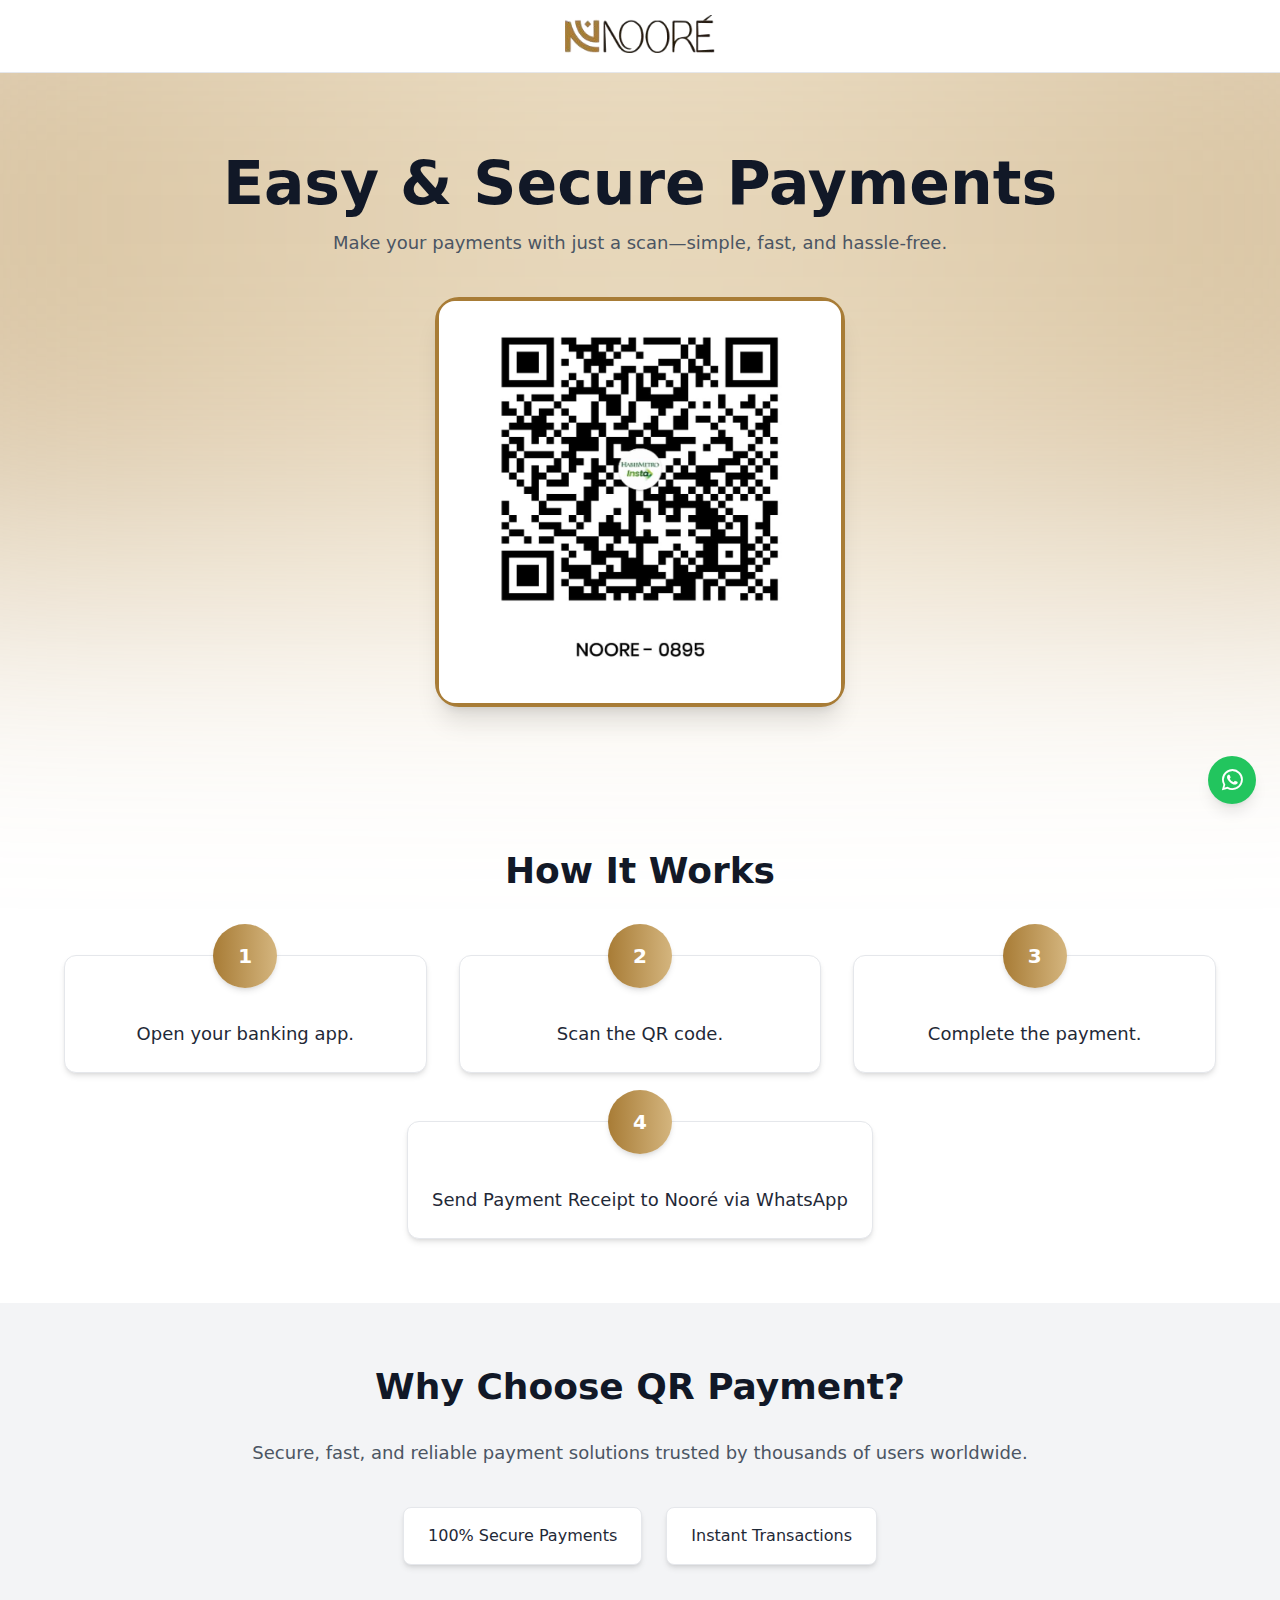
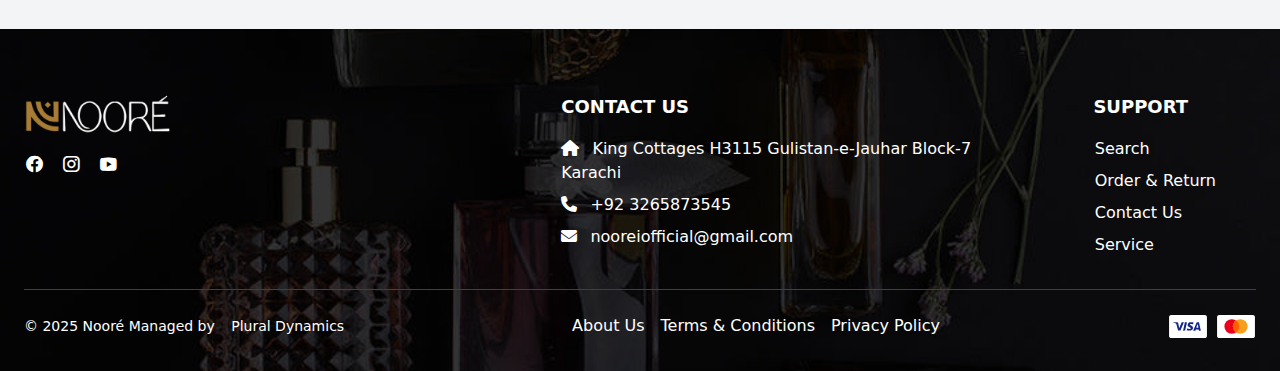
==== commit 62dea1b1: "Add files via upload" ====
--- a/index.html
+++ b/index.html
@@ -1 +1 @@
-<!DOCTYPE html><html lang="en"><head><meta charSet="utf-8"/><meta name="viewport" content="width=device-width, initial-scale=1"/><link rel="preload" as="image" href="/navbar.png"/><link rel="preload" as="image" href="QR.jpg"/><link rel="preload" as="image" href="/abo-10.jpg"/><link rel="preload" as="image" href="/logo.png"/><link rel="stylesheet" href="/_next/static/css/d498c84e4ab246b3.css" data-precedence="next"/><link rel="stylesheet" href="/_next/static/css/f014336cbf90e132.css" data-precedence="next"/><link rel="stylesheet" href="/_next/static/css/c708f8e4ba2483fc.css" data-precedence="next"/><link rel="stylesheet" href="/_next/static/css/ce178d2b3058a5fe.css" data-precedence="next"/><link rel="preload" as="script" fetchPriority="low" href="/_next/static/chunks/webpack-4ca8628ae6fdc922.js"/><script src="/_next/static/chunks/4bd1b696-dc53661a9e7a1ea0.js" async=""></script><script src="/_next/static/chunks/517-75aaa4be1823e09f.js" async=""></script><script src="/_next/static/chunks/main-app-26ce25101af16aa5.js" async=""></script><script src="/_next/static/chunks/961-b01fe9b97a997fcb.js" async=""></script><script src="/_next/static/chunks/app/page-b5e5a7238e8d75ce.js" async=""></script><title>Nooré</title><meta name="description" content="Generated by create next app"/><link rel="icon" href="/favicon.ico" type="image/x-icon" sizes="40x40"/><script src="/_next/static/chunks/polyfills-42372ed130431b0a.js" noModule=""></script></head><body class="__variable_4d318d __variable_ea5f4b antialiased"><div class="relative overflow-hidden"><header class="border-b border-gray-200 z-50 bg-white "><div class="max-w-7xl mx-auto flex justify-between items-center py-4 px-4 md:px-8"><div class="flex items-center w-[150px] h-[40px]"><a href="https://xn--noor-epa.com/"><img src="/navbar.png" alt="Nooré Logo" class="cursor-pointer h-full w-full"/></a></div></div></header><div class="bg-white min-h-screen font-sans overflow-hidden"><section class="relative py-20 px-6 text-center"><div class="absolute inset-0 z-0 bg-gradient-to-r from-[#a87c36] via-[#d4b57e] to-[#a87c36] blur-[150px] opacity-50" style="top:-30%;left:-20%;right:-20%;height:80vh"></div><h1 class="text-5xl md:text-6xl font-extrabold text-gray-900 relative z-10">Easy &amp; Secure Payments</h1><p class="mt-4 text-lg text-gray-600 relative z-10">Make your payments with just a scan—simple, fast, and hassle-free.</p><div class="relative mt-10 mx-auto w-[72vw] h-[72vw] sm:w-[52vw] sm:h-[52vw]  md:w-[40vw] md:h-[40vw] lg:w-[32vw] lg:h-[32vw] bg-white border-4 border-[#a87c36] rounded-3xl shadow-xl"><img src="QR.jpg" alt="QR Code" class="w-full h-full rounded-2xl"/><div class="absolute inset-0 rounded-2xl  blur-md opacity-50 animate-pulse"></div></div></section><section class="py-16 px-6"><h2 class="text-4xl font-bold text-center mb-12 text-gray-900">How It Works</h2><div class="max-w-6xl mx-auto grid grid-cols-1 md:grid-cols-3 gap-8"><div class="relative bg-white border border-gray-200 rounded-xl p-6 shadow-md hover:shadow-lg hover:-translate-y-2 transition-transform mt-4 "><div class="absolute -top-8 left-1/2 transform -translate-x-1/2 w-16 h-16 bg-gradient-to-r from-[#a87c36] to-[#d4b57e] text-white text-xl font-bold rounded-full flex items-center justify-center shadow-md">1</div><div class="mt-10 text-center"><h3 class="text-lg font-medium text-gray-800">Open your banking app.</h3></div></div><div class="relative bg-white border border-gray-200 rounded-xl p-6 shadow-md hover:shadow-lg hover:-translate-y-2 transition-transform mt-4 "><div class="absolute -top-8 left-1/2 transform -translate-x-1/2 w-16 h-16 bg-gradient-to-r from-[#a87c36] to-[#d4b57e] text-white text-xl font-bold rounded-full flex items-center justify-center shadow-md">2</div><div class="mt-10 text-center"><h3 class="text-lg font-medium text-gray-800">Scan the QR code.</h3></div></div><div class="relative bg-white border border-gray-200 rounded-xl p-6 shadow-md hover:shadow-lg hover:-translate-y-2 transition-transform mt-4 "><div class="absolute -top-8 left-1/2 transform -translate-x-1/2 w-16 h-16 bg-gradient-to-r from-[#a87c36] to-[#d4b57e] text-white text-xl font-bold rounded-full flex items-center justify-center shadow-md">3</div><div class="mt-10 text-center"><h3 class="text-lg font-medium text-gray-800">Complete the payment.</h3></div></div><div class="relative bg-white border border-gray-200 rounded-xl p-6 shadow-md hover:shadow-lg hover:-translate-y-2 transition-transform mt-4 md:col-span-3 mx-auto text-center"><div class="absolute -top-8 left-1/2 transform -translate-x-1/2 w-16 h-16 bg-gradient-to-r from-[#a87c36] to-[#d4b57e] text-white text-xl font-bold rounded-full flex items-center justify-center shadow-md">4</div><div class="mt-10 text-center"><h3 class="text-lg font-medium text-gray-800">Send Payment Receipt to Nooré via WhatsApp</h3></div></div></div></section><section class="py-16 bg-gray-100"><div class="max-w-4xl mx-auto text-center"><h2 class="text-4xl font-bold text-gray-900 mb-8">Why Choose QR Payment?</h2><p class="text-gray-600 text-lg">Secure, fast, and reliable payment solutions trusted by thousands of users worldwide.</p><div class="mt-10 flex flex-wrap justify-center gap-6"><div class="bg-white border border-gray-200 rounded-lg px-6 py-4 shadow-md hover:shadow-lg hover:-translate-y-1 transition-transform"><p class="text-gray-800 font-medium">100% Secure Payments</p></div><div class="bg-white border border-gray-200 rounded-lg px-6 py-4 shadow-md hover:shadow-lg hover:-translate-y-1 transition-transform"><p class="text-gray-800 font-medium">Instant Transactions</p></div></div></div></section><footer class="text-white pt-16 pb-8 px-6 relative"><div class="absolute top-0 left-0 w-full h-full z-0"><img src="/abo-10.jpg" alt="Background Image" class="w-full h-full object-cover"/></div><div class="max-w-7xl mx-auto grid grid-cols-1 md:grid-cols-[1fr_1fr_1.8fr_1fr] gap-8 relative z-10"><div class="flex flex-col items-start w-[150px] h-[40px]"><img src="/logo.png" alt="Nooré Logo" class="mb-4"/><div class="flex space-x-4"><a href="https://www.facebook.com/officialnoore" class="text-white text-xl hover:text-[#af8541]" aria-label="Facebook"><i class="ri-facebook-circle-fill"></i></a><a href="https://www.instagram.com/accounts/login/?next=https%3A%2F%2Fwww.instagram.com%2Fnooreofficial_%2F&amp;is_from_rle" class="text-white text-xl hover:text-[#af8541]" aria-label="Instagram"><i class="ri-instagram-line"></i></a><a href="https://www.youtube.com/@thenoor%C3%A9" class="text-white text-xl hover:text-[#af8541]" aria-label="YouTube"><i class="ri-youtube-fill"></i></a></div></div><div></div><div><h4 class="text-lg font-bold mb-4">CONTACT US</h4><p class="mb-2"><i class="fas fa-home mr-2"></i> King Cottages H3115 Gulistan-e-Jauhar Block-7 Karachi</p><p class="mb-2"><i class="fas fa-phone mr-2"></i> +92 3265873545</p><p><i class="fas fa-envelope mr-2"></i> nooreiofficial@gmail.com</p></div><div class="flex flex-col items-start md:items-end pr-10 "><h4 class="text-lg font-bold mb-4 relative right-0 md:right-7">SUPPORT</h4><ul class="space-y-2"><li><a href="https://xn--noor-epa.com/search" class="hover:text-[#af8541]">Search</a></li><li><a href="https://xn--noor-epa.com/pages/return-and-refund-policy" class="hover:text-[#af8541]">Order &amp; Return</a></li><li><a href="https://xn--noor-epa.com/pages/contact" class="hover:text-[#af8541]">Contact Us</a></li><li><a href="https://xn--noor-epa.com/pages/service" class="hover:text-[#af8541]">Service</a></li></ul></div></div><div class="border-t border-gray-700 mt-8 pt-6 flex flex-col    md:flex-row justify-between  items-center relative z-10"><p class="text-sm text-white">© 2025 Nooré Managed by <a href="https://pluraldynamics.com/" class="pl-3 hover:text-[#af8541]">Plural Dynamics</a></p><div class="terms-conditions flex gap-4 flex-wrap px-6"><a href="https://xn--noor-epa.com/pages/about" class="hover:text-[#af8541]">About Us</a><a href="https://xn--noor-epa.com/pages/terms-of-service" class="hover:text-[#af8541]">Terms &amp; Conditions</a><a href="https://xn--noor-epa.com/pages/privacy-policy" class="hover:text-[#af8541]">Privacy Policy</a></div><div class="flex items-center space-x-2 mt-4 md:mt-0"><img alt="Visa" loading="lazy" width="40" height="24" decoding="async" data-nimg="1" style="color:transparent" src="/visa.svg"/><img alt="Mastercard" loading="lazy" width="40" height="24" decoding="async" data-nimg="1" style="color:transparent" src="/master.svg"/></div></div><a href="https://wa.me/+923265873545" class="fixed bottom-24 right-6 w-12 h-12 bg-green-500 rounded-full flex items-center justify-center shadow-lg z-50" target="_blank" rel="noopener noreferrer" aria-label="WhatsApp"><i class="fab fa-whatsapp text-white text-2xl"></i></a></footer></div></div><script src="/_next/static/chunks/webpack-4ca8628ae6fdc922.js" async=""></script><script>(self.__next_f=self.__next_f||[]).push([0])</script><script>self.__next_f.push([1,"1:\"$Sreact.fragment\"\n2:I[5244,[],\"\"]\n3:I[3866,[],\"\"]\n4:I[7033,[],\"ClientPageRoot\"]\n5:I[9319,[\"961\",\"static/chunks/961-b01fe9b97a997fcb.js\",\"974\",\"static/chunks/app/page-b5e5a7238e8d75ce.js\"],\"default\"]\n8:I[6213,[],\"OutletBoundary\"]\na:I[6213,[],\"MetadataBoundary\"]\nc:I[6213,[],\"ViewportBoundary\"]\ne:I[4835,[],\"\"]\n:HL[\"/_next/static/css/d498c84e4ab246b3.css\",\"style\"]\n:HL[\"/_next/static/css/f014336cbf90e132.css\",\"style\"]\n:HL[\"/_next/static/css/c708f8e4ba2483fc.css\",\"style\"]\n:HL[\"/_next/static/css/ce178d2b3058a5fe.css\",\"style\"]\n"])</script><script>self.__next_f.push([1,"0:{\"P\":null,\"b\":\"jLNqHE9Fhk4Efy7-aruMh\",\"p\":\"\",\"c\":[\"\",\"\"],\"i\":false,\"f\":[[[\"\",{\"children\":[\"__PAGE__\",{}]},\"$undefined\",\"$undefined\",true],[\"\",[\"$\",\"$1\",\"c\",{\"children\":[[[\"$\",\"link\",\"0\",{\"rel\":\"stylesheet\",\"href\":\"/_next/static/css/d498c84e4ab246b3.css\",\"precedence\":\"next\",\"crossOrigin\":\"$undefined\",\"nonce\":\"$undefined\"}],[\"$\",\"link\",\"1\",{\"rel\":\"stylesheet\",\"href\":\"/_next/static/css/f014336cbf90e132.css\",\"precedence\":\"next\",\"crossOrigin\":\"$undefined\",\"nonce\":\"$undefined\"}],[\"$\",\"link\",\"2\",{\"rel\":\"stylesheet\",\"href\":\"/_next/static/css/c708f8e4ba2483fc.css\",\"precedence\":\"next\",\"crossOrigin\":\"$undefined\",\"nonce\":\"$undefined\"}]],[\"$\",\"html\",null,{\"lang\":\"en\",\"children\":[\"$\",\"body\",null,{\"className\":\"__variable_4d318d __variable_ea5f4b antialiased\",\"children\":[\"$\",\"$L2\",null,{\"parallelRouterKey\":\"children\",\"segmentPath\":[\"children\"],\"error\":\"$undefined\",\"errorStyles\":\"$undefined\",\"errorScripts\":\"$undefined\",\"template\":[\"$\",\"$L3\",null,{}],\"templateStyles\":\"$undefined\",\"templateScripts\":\"$undefined\",\"notFound\":[[],[[\"$\",\"title\",null,{\"children\":\"404: This page could not be found.\"}],[\"$\",\"div\",null,{\"style\":{\"fontFamily\":\"system-ui,\\\"Segoe UI\\\",Roboto,Helvetica,Arial,sans-serif,\\\"Apple Color Emoji\\\",\\\"Segoe UI Emoji\\\"\",\"height\":\"100vh\",\"textAlign\":\"center\",\"display\":\"flex\",\"flexDirection\":\"column\",\"alignItems\":\"center\",\"justifyContent\":\"center\"},\"children\":[\"$\",\"div\",null,{\"children\":[[\"$\",\"style\",null,{\"dangerouslySetInnerHTML\":{\"__html\":\"body{color:#000;background:#fff;margin:0}.next-error-h1{border-right:1px solid rgba(0,0,0,.3)}@media (prefers-color-scheme:dark){body{color:#fff;background:#000}.next-error-h1{border-right:1px solid rgba(255,255,255,.3)}}\"}}],[\"$\",\"h1\",null,{\"className\":\"next-error-h1\",\"style\":{\"display\":\"inline-block\",\"margin\":\"0 20px 0 0\",\"padding\":\"0 23px 0 0\",\"fontSize\":24,\"fontWeight\":500,\"verticalAlign\":\"top\",\"lineHeight\":\"49px\"},\"children\":404}],[\"$\",\"div\",null,{\"style\":{\"display\":\"inline-block\"},\"children\":[\"$\",\"h2\",null,{\"style\":{\"fontSize\":14,\"fontWeight\":400,\"lineHeight\":\"49px\",\"margin\":0},\"children\":\"This page could not be found.\"}]}]]}]}]]],\"forbidden\":\"$undefined\",\"unauthorized\":\"$undefined\"}]}]}]]}],{\"children\":[\"__PAGE__\",[\"$\",\"$1\",\"c\",{\"children\":[[\"$\",\"$L4\",null,{\"Component\":\"$5\",\"searchParams\":{},\"params\":{},\"promises\":[\"$@6\",\"$@7\"]}],[[\"$\",\"link\",\"0\",{\"rel\":\"stylesheet\",\"href\":\"/_next/static/css/ce178d2b3058a5fe.css\",\"precedence\":\"next\",\"crossOrigin\":\"$undefined\",\"nonce\":\"$undefined\"}]],[\"$\",\"$L8\",null,{\"children\":\"$L9\"}]]}],{},null,false]},null,false],[\"$\",\"$1\",\"h\",{\"children\":[null,[\"$\",\"$1\",\"vYhJqV9wHP_AsdNHyEjE2\",{\"children\":[[\"$\",\"$La\",null,{\"children\":\"$Lb\"}],[\"$\",\"$Lc\",null,{\"children\":\"$Ld\"}],null]}]]}],false]],\"m\":\"$undefined\",\"G\":[\"$e\",\"$undefined\"],\"s\":false,\"S\":true}\n"])</script><script>self.__next_f.push([1,"6:{}\n7:{}\n"])</script><script>self.__next_f.push([1,"d:[[\"$\",\"meta\",\"0\",{\"name\":\"viewport\",\"content\":\"width=device-width, initial-scale=1\"}]]\nb:[[\"$\",\"meta\",\"0\",{\"charSet\":\"utf-8\"}],[\"$\",\"title\",\"1\",{\"children\":\"Nooré\"}],[\"$\",\"meta\",\"2\",{\"name\":\"description\",\"content\":\"Generated by create next app\"}],[\"$\",\"link\",\"3\",{\"rel\":\"icon\",\"href\":\"/favicon.ico\",\"type\":\"image/x-icon\",\"sizes\":\"40x40\"}]]\n"])</script><script>self.__next_f.push([1,"9:null\n"])</script></body></html>+<!DOCTYPE html><html lang="en"><head><meta charSet="utf-8"/><meta name="viewport" content="width=device-width, initial-scale=1"/><link rel="preload" as="image" href="/navbar.png"/><link rel="preload" as="image" href="QR.jpg"/><link rel="preload" as="image" href="/abo-10.jpg"/><link rel="preload" as="image" href="/logo.png"/><link rel="stylesheet" href="/_next/static/css/d498c84e4ab246b3.css" data-precedence="next"/><link rel="stylesheet" href="/_next/static/css/f014336cbf90e132.css" data-precedence="next"/><link rel="stylesheet" href="/_next/static/css/c708f8e4ba2483fc.css" data-precedence="next"/><link rel="stylesheet" href="/_next/static/css/ce178d2b3058a5fe.css" data-precedence="next"/><link rel="preload" as="script" fetchPriority="low" href="/_next/static/chunks/webpack-4ca8628ae6fdc922.js"/><script src="/_next/static/chunks/4bd1b696-dc53661a9e7a1ea0.js" async=""></script><script src="/_next/static/chunks/517-75aaa4be1823e09f.js" async=""></script><script src="/_next/static/chunks/main-app-26ce25101af16aa5.js" async=""></script><script src="/_next/static/chunks/961-b01fe9b97a997fcb.js" async=""></script><script src="/_next/static/chunks/app/page-87bfd8521f3aa9b8.js" async=""></script><title>QR-Payment-Nooré</title><meta name="description" content="QR-Payment-Nooré"/><link rel="icon" href="/favicon.ico" type="image/x-icon" sizes="16x16"/><script src="/_next/static/chunks/polyfills-42372ed130431b0a.js" noModule=""></script></head><body class="__variable_4d318d __variable_ea5f4b antialiased"><div class="relative overflow-hidden"><header class="border-b border-gray-200 z-50 bg-white "><div class="max-w-7xl mx-auto flex justify-center items-center py-4 px-4 md:px-8"><div class="flex items-center w-[150px] h-[40px]"><a href="https://xn--noor-epa.com/"><img src="/navbar.png" alt="Nooré Logo" class="cursor-pointer h-full w-full"/></a></div></div></header><div class="bg-white min-h-screen font-sans overflow-hidden"><section class="relative py-20 px-6 text-center"><div class="absolute inset-0 z-0 bg-gradient-to-r from-[#a87c36] via-[#d4b57e] to-[#a87c36] blur-[150px] opacity-50" style="top:-30%;left:-20%;right:-20%;height:80vh"></div><h1 class="text-5xl md:text-6xl font-extrabold text-gray-900 relative z-10">Easy &amp; Secure Payments</h1><p class="mt-4 text-lg text-gray-600 relative z-10">Make your payments with just a scan—simple, fast, and hassle-free.</p><div class="relative mt-10 mx-auto w-[72vw] h-[72vw] sm:w-[52vw] sm:h-[52vw]  md:w-[40vw] md:h-[40vw] lg:w-[32vw] lg:h-[32vw] bg-white border-4 border-[#a87c36] rounded-3xl shadow-xl"><img src="QR.jpg" alt="QR Code" class="w-full h-full rounded-2xl"/><div class="absolute inset-0 rounded-2xl  blur-md opacity-50 animate-pulse"></div></div></section><section class="py-16 px-6"><h2 class="text-4xl font-bold text-center mb-12 text-gray-900">How It Works</h2><div class="max-w-6xl mx-auto grid grid-cols-1 md:grid-cols-3 gap-8"><div class="relative bg-white border border-gray-200 rounded-xl p-6 shadow-md hover:shadow-lg hover:-translate-y-2 transition-transform mt-4 "><div class="absolute -top-8 left-1/2 transform -translate-x-1/2 w-16 h-16 bg-gradient-to-r from-[#a87c36] to-[#d4b57e] text-white text-xl font-bold rounded-full flex items-center justify-center shadow-md">1</div><div class="mt-10 text-center"><h3 class="text-lg font-medium text-gray-800">Open your banking app.</h3></div></div><div class="relative bg-white border border-gray-200 rounded-xl p-6 shadow-md hover:shadow-lg hover:-translate-y-2 transition-transform mt-4 "><div class="absolute -top-8 left-1/2 transform -translate-x-1/2 w-16 h-16 bg-gradient-to-r from-[#a87c36] to-[#d4b57e] text-white text-xl font-bold rounded-full flex items-center justify-center shadow-md">2</div><div class="mt-10 text-center"><h3 class="text-lg font-medium text-gray-800">Scan the QR code.</h3></div></div><div class="relative bg-white border border-gray-200 rounded-xl p-6 shadow-md hover:shadow-lg hover:-translate-y-2 transition-transform mt-4 "><div class="absolute -top-8 left-1/2 transform -translate-x-1/2 w-16 h-16 bg-gradient-to-r from-[#a87c36] to-[#d4b57e] text-white text-xl font-bold rounded-full flex items-center justify-center shadow-md">3</div><div class="mt-10 text-center"><h3 class="text-lg font-medium text-gray-800">Complete the payment.</h3></div></div><div class="relative bg-white border border-gray-200 rounded-xl p-6 shadow-md hover:shadow-lg hover:-translate-y-2 transition-transform mt-4 md:col-span-3 mx-auto text-center"><div class="absolute -top-8 left-1/2 transform -translate-x-1/2 w-16 h-16 bg-gradient-to-r from-[#a87c36] to-[#d4b57e] text-white text-xl font-bold rounded-full flex items-center justify-center shadow-md">4</div><div class="mt-10 text-center"><h3 class="text-lg font-medium text-gray-800">Send Payment Receipt to Nooré via WhatsApp</h3></div></div></div></section><section class="py-16 bg-gray-100"><div class="max-w-4xl mx-auto text-center"><h2 class="text-4xl font-bold text-gray-900 mb-8">Why Choose QR Payment?</h2><p class="text-gray-600 text-lg">Secure, fast, and reliable payment solutions trusted by thousands of users worldwide.</p><div class="mt-10 flex flex-wrap justify-center gap-6"><div class="bg-white border border-gray-200 rounded-lg px-6 py-4 shadow-md hover:shadow-lg hover:-translate-y-1 transition-transform"><p class="text-gray-800 font-medium">100% Secure Payments</p></div><div class="bg-white border border-gray-200 rounded-lg px-6 py-4 shadow-md hover:shadow-lg hover:-translate-y-1 transition-transform"><p class="text-gray-800 font-medium">Instant Transactions</p></div></div></div></section><footer class="text-white pt-16 pb-8 px-6 relative"><div class="absolute top-0 left-0 w-full h-full z-0"><img src="/abo-10.jpg" alt="Background Image" class="w-full h-full object-cover"/></div><div class="max-w-7xl mx-auto grid grid-cols-1 md:grid-cols-[1fr_1fr_1.8fr_1fr] gap-8 relative z-10"><div class="flex flex-col items-start w-[150px] h-[40px]"><img src="/logo.png" alt="Nooré Logo" class="mb-4"/><div class="flex space-x-4"><a href="https://www.facebook.com/officialnoore" class="text-white text-xl hover:text-[#af8541]" aria-label="Facebook"><i class="ri-facebook-circle-fill"></i></a><a href="https://www.instagram.com/accounts/login/?next=https%3A%2F%2Fwww.instagram.com%2Fnooreofficial_%2F&amp;is_from_rle" class="text-white text-xl hover:text-[#af8541]" aria-label="Instagram"><i class="ri-instagram-line"></i></a><a href="https://www.youtube.com/@thenoor%C3%A9" class="text-white text-xl hover:text-[#af8541]" aria-label="YouTube"><i class="ri-youtube-fill"></i></a></div></div><div></div><div><h4 class="text-lg font-bold mb-4">CONTACT US</h4><p class="mb-2"><i class="fas fa-home mr-2"></i> King Cottages H3115 Gulistan-e-Jauhar Block-7 Karachi</p><p class="mb-2"><i class="fas fa-phone mr-2"></i> +92 3265873545</p><p><i class="fas fa-envelope mr-2"></i> nooreiofficial@gmail.com</p></div><div class="flex flex-col items-start md:items-end pr-10 "><h4 class="text-lg font-bold mb-4 relative right-0 md:right-7">SUPPORT</h4><ul class="space-y-2"><li><a href="https://xn--noor-epa.com/search" class="hover:text-[#af8541]">Search</a></li><li><a href="https://xn--noor-epa.com/pages/return-and-refund-policy" class="hover:text-[#af8541]">Order &amp; Return</a></li><li><a href="https://xn--noor-epa.com/pages/contact" class="hover:text-[#af8541]">Contact Us</a></li><li><a href="https://xn--noor-epa.com/pages/service" class="hover:text-[#af8541]">Service</a></li></ul></div></div><div class="border-t border-gray-700 mt-8 pt-6 flex flex-col    md:flex-row justify-between  items-center relative z-10"><p class="text-sm text-white">© 2025 Nooré Managed by <a href="https://pluraldynamics.com/" class="pl-3 hover:text-[#af8541]">Plural Dynamics</a></p><div class="terms-conditions flex gap-4 flex-wrap px-6"><a href="https://xn--noor-epa.com/pages/about" class="hover:text-[#af8541]">About Us</a><a href="https://xn--noor-epa.com/pages/terms-of-service" class="hover:text-[#af8541]">Terms &amp; Conditions</a><a href="https://xn--noor-epa.com/pages/privacy-policy" class="hover:text-[#af8541]">Privacy Policy</a></div><div class="flex items-center space-x-2 mt-4 md:mt-0"><img alt="Visa" loading="lazy" width="40" height="24" decoding="async" data-nimg="1" style="color:transparent" src="/visa.svg"/><img alt="Mastercard" loading="lazy" width="40" height="24" decoding="async" data-nimg="1" style="color:transparent" src="/master.svg"/></div></div><a href="https://wa.me/+923265873545" class="fixed bottom-24 right-6 w-12 h-12 bg-green-500 rounded-full flex items-center justify-center shadow-lg z-50" target="_blank" rel="noopener noreferrer" aria-label="WhatsApp"><i class="fab fa-whatsapp text-white text-2xl"></i></a></footer></div></div><script src="/_next/static/chunks/webpack-4ca8628ae6fdc922.js" async=""></script><script>(self.__next_f=self.__next_f||[]).push([0])</script><script>self.__next_f.push([1,"1:\"$Sreact.fragment\"\n2:I[5244,[],\"\"]\n3:I[3866,[],\"\"]\n4:I[7033,[],\"ClientPageRoot\"]\n5:I[9319,[\"961\",\"static/chunks/961-b01fe9b97a997fcb.js\",\"974\",\"static/chunks/app/page-87bfd8521f3aa9b8.js\"],\"default\"]\n8:I[6213,[],\"OutletBoundary\"]\na:I[6213,[],\"MetadataBoundary\"]\nc:I[6213,[],\"ViewportBoundary\"]\ne:I[4835,[],\"\"]\n:HL[\"/_next/static/css/d498c84e4ab246b3.css\",\"style\"]\n:HL[\"/_next/static/css/f014336cbf90e132.css\",\"style\"]\n:HL[\"/_next/static/css/c708f8e4ba2483fc.css\",\"style\"]\n:HL[\"/_next/static/css/ce178d2b3058a5fe.css\",\"style\"]\n"])</script><script>self.__next_f.push([1,"0:{\"P\":null,\"b\":\"H4fHyEDVS4PXbCcijfPe9\",\"p\":\"\",\"c\":[\"\",\"\"],\"i\":false,\"f\":[[[\"\",{\"children\":[\"__PAGE__\",{}]},\"$undefined\",\"$undefined\",true],[\"\",[\"$\",\"$1\",\"c\",{\"children\":[[[\"$\",\"link\",\"0\",{\"rel\":\"stylesheet\",\"href\":\"/_next/static/css/d498c84e4ab246b3.css\",\"precedence\":\"next\",\"crossOrigin\":\"$undefined\",\"nonce\":\"$undefined\"}],[\"$\",\"link\",\"1\",{\"rel\":\"stylesheet\",\"href\":\"/_next/static/css/f014336cbf90e132.css\",\"precedence\":\"next\",\"crossOrigin\":\"$undefined\",\"nonce\":\"$undefined\"}],[\"$\",\"link\",\"2\",{\"rel\":\"stylesheet\",\"href\":\"/_next/static/css/c708f8e4ba2483fc.css\",\"precedence\":\"next\",\"crossOrigin\":\"$undefined\",\"nonce\":\"$undefined\"}]],[\"$\",\"html\",null,{\"lang\":\"en\",\"children\":[\"$\",\"body\",null,{\"className\":\"__variable_4d318d __variable_ea5f4b antialiased\",\"children\":[\"$\",\"$L2\",null,{\"parallelRouterKey\":\"children\",\"segmentPath\":[\"children\"],\"error\":\"$undefined\",\"errorStyles\":\"$undefined\",\"errorScripts\":\"$undefined\",\"template\":[\"$\",\"$L3\",null,{}],\"templateStyles\":\"$undefined\",\"templateScripts\":\"$undefined\",\"notFound\":[[],[[\"$\",\"title\",null,{\"children\":\"404: This page could not be found.\"}],[\"$\",\"div\",null,{\"style\":{\"fontFamily\":\"system-ui,\\\"Segoe UI\\\",Roboto,Helvetica,Arial,sans-serif,\\\"Apple Color Emoji\\\",\\\"Segoe UI Emoji\\\"\",\"height\":\"100vh\",\"textAlign\":\"center\",\"display\":\"flex\",\"flexDirection\":\"column\",\"alignItems\":\"center\",\"justifyContent\":\"center\"},\"children\":[\"$\",\"div\",null,{\"children\":[[\"$\",\"style\",null,{\"dangerouslySetInnerHTML\":{\"__html\":\"body{color:#000;background:#fff;margin:0}.next-error-h1{border-right:1px solid rgba(0,0,0,.3)}@media (prefers-color-scheme:dark){body{color:#fff;background:#000}.next-error-h1{border-right:1px solid rgba(255,255,255,.3)}}\"}}],[\"$\",\"h1\",null,{\"className\":\"next-error-h1\",\"style\":{\"display\":\"inline-block\",\"margin\":\"0 20px 0 0\",\"padding\":\"0 23px 0 0\",\"fontSize\":24,\"fontWeight\":500,\"verticalAlign\":\"top\",\"lineHeight\":\"49px\"},\"children\":404}],[\"$\",\"div\",null,{\"style\":{\"display\":\"inline-block\"},\"children\":[\"$\",\"h2\",null,{\"style\":{\"fontSize\":14,\"fontWeight\":400,\"lineHeight\":\"49px\",\"margin\":0},\"children\":\"This page could not be found.\"}]}]]}]}]]],\"forbidden\":\"$undefined\",\"unauthorized\":\"$undefined\"}]}]}]]}],{\"children\":[\"__PAGE__\",[\"$\",\"$1\",\"c\",{\"children\":[[\"$\",\"$L4\",null,{\"Component\":\"$5\",\"searchParams\":{},\"params\":{},\"promises\":[\"$@6\",\"$@7\"]}],[[\"$\",\"link\",\"0\",{\"rel\":\"stylesheet\",\"href\":\"/_next/static/css/ce178d2b3058a5fe.css\",\"precedence\":\"next\",\"crossOrigin\":\"$undefined\",\"nonce\":\"$undefined\"}]],[\"$\",\"$L8\",null,{\"children\":\"$L9\"}]]}],{},null,false]},null,false],[\"$\",\"$1\",\"h\",{\"children\":[null,[\"$\",\"$1\",\"S-nmQgRXWxuy9vj6sqOHD\",{\"children\":[[\"$\",\"$La\",null,{\"children\":\"$Lb\"}],[\"$\",\"$Lc\",null,{\"children\":\"$Ld\"}],null]}]]}],false]],\"m\":\"$undefined\",\"G\":[\"$e\",\"$undefined\"],\"s\":false,\"S\":true}\n"])</script><script>self.__next_f.push([1,"6:{}\n7:{}\n"])</script><script>self.__next_f.push([1,"d:[[\"$\",\"meta\",\"0\",{\"name\":\"viewport\",\"content\":\"width=device-width, initial-scale=1\"}]]\nb:[[\"$\",\"meta\",\"0\",{\"charSet\":\"utf-8\"}],[\"$\",\"title\",\"1\",{\"children\":\"QR-Payment-Nooré\"}],[\"$\",\"meta\",\"2\",{\"name\":\"description\",\"content\":\"QR-Payment-Nooré\"}],[\"$\",\"link\",\"3\",{\"rel\":\"icon\",\"href\":\"/favicon.ico\",\"type\":\"image/x-icon\",\"sizes\":\"16x16\"}]]\n"])</script><script>self.__next_f.push([1,"9:null\n"])</script></body></html>